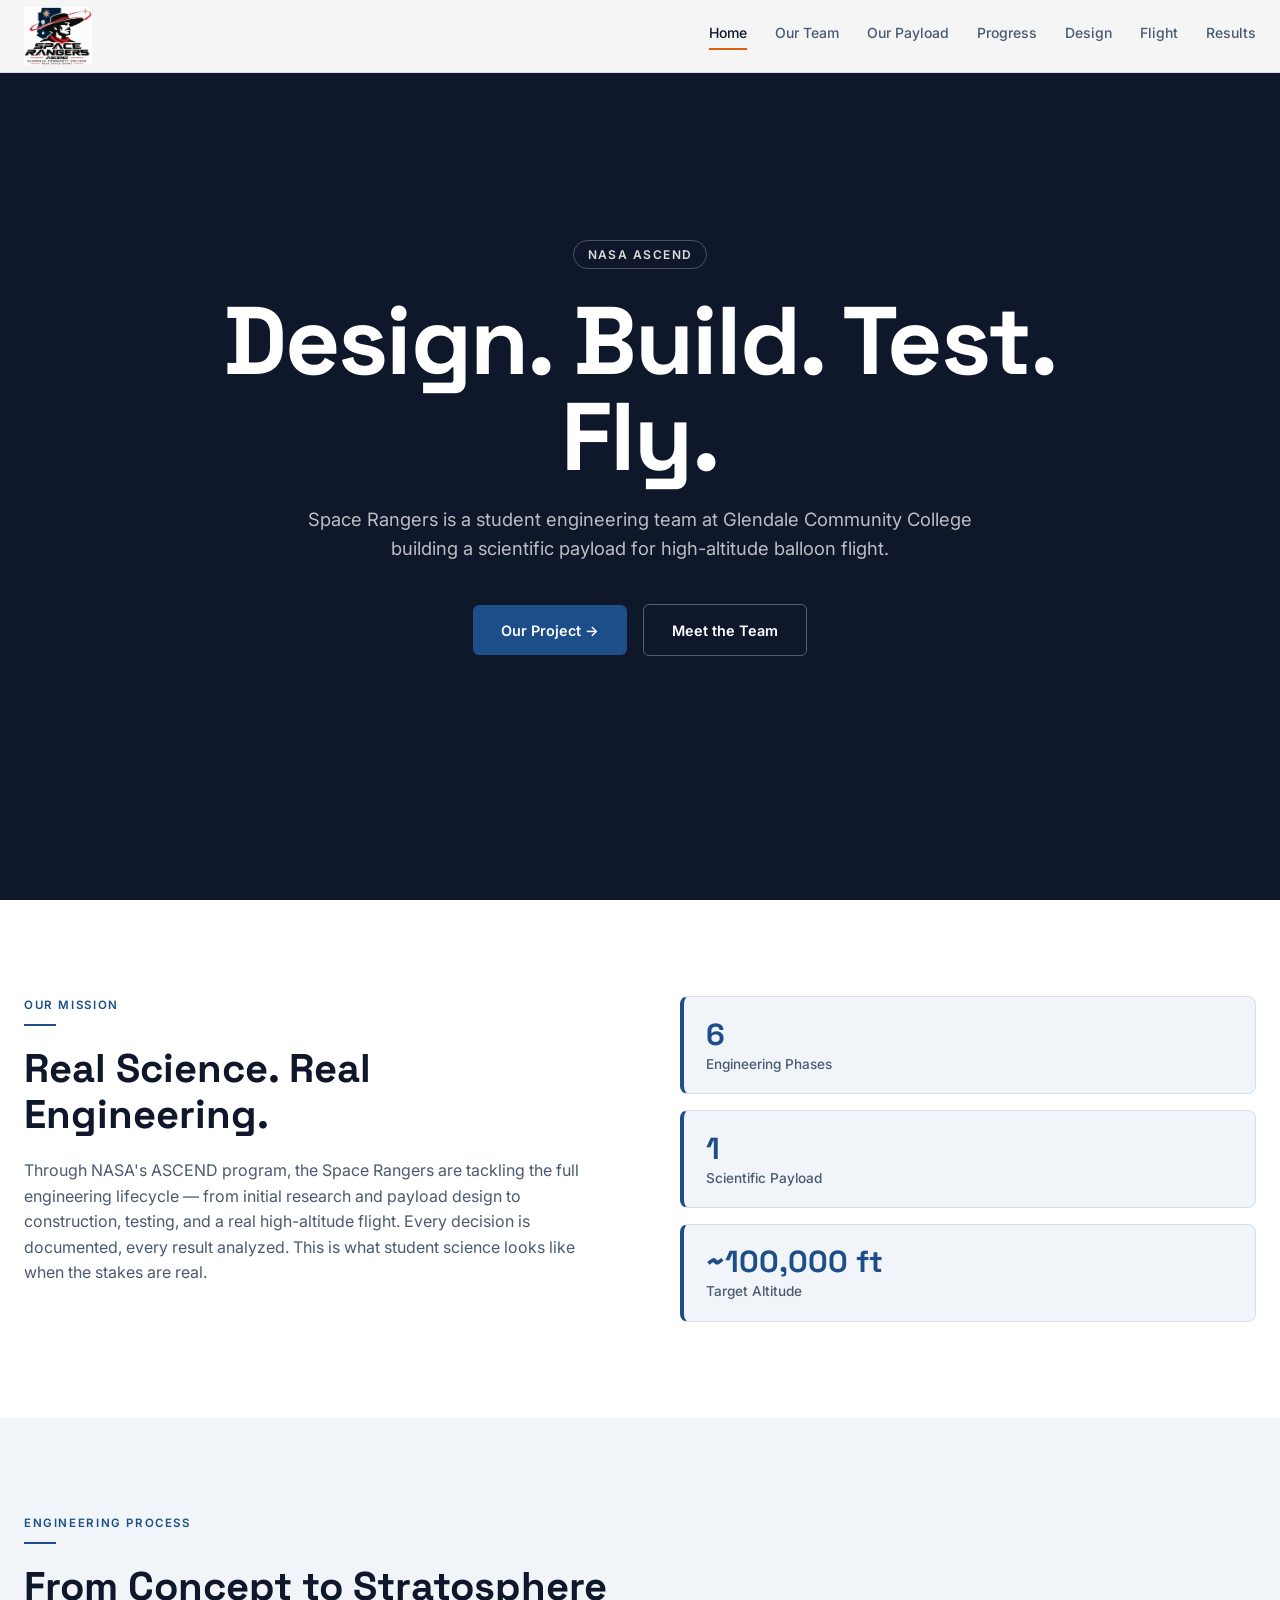
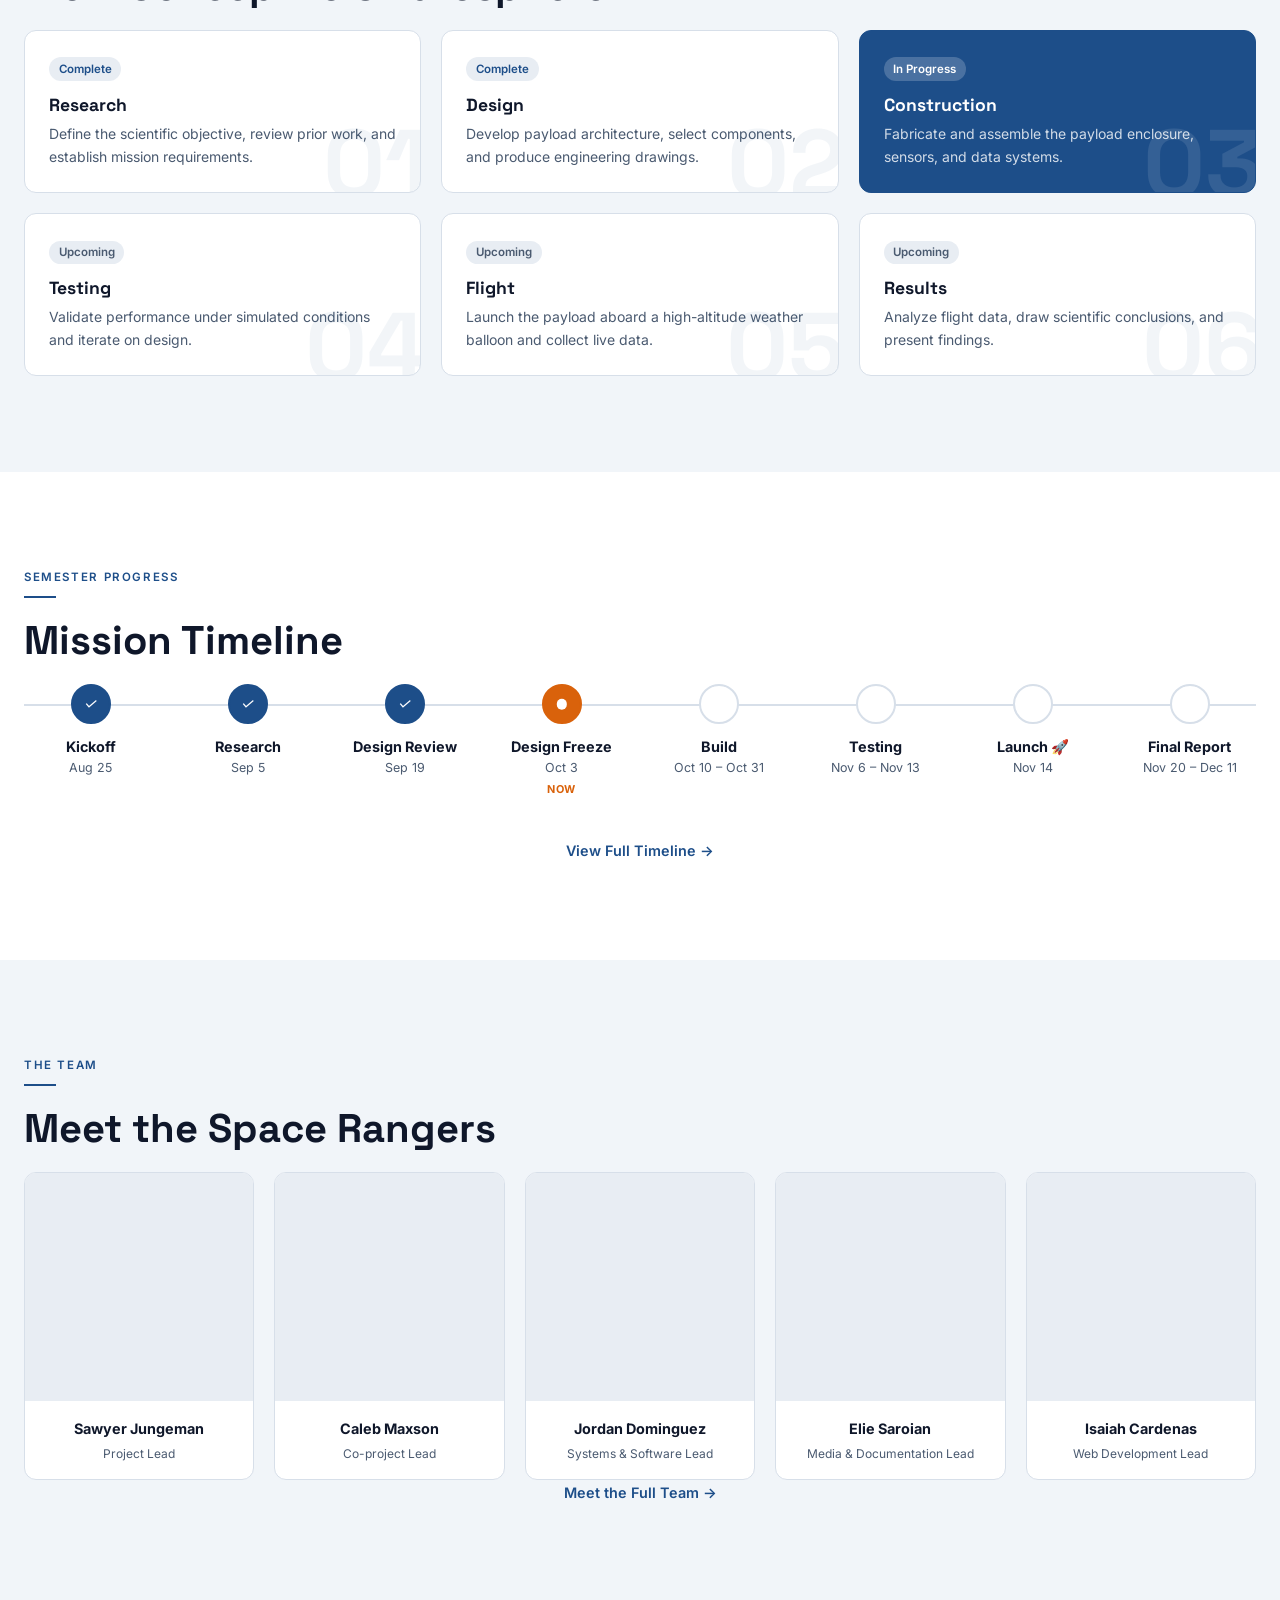
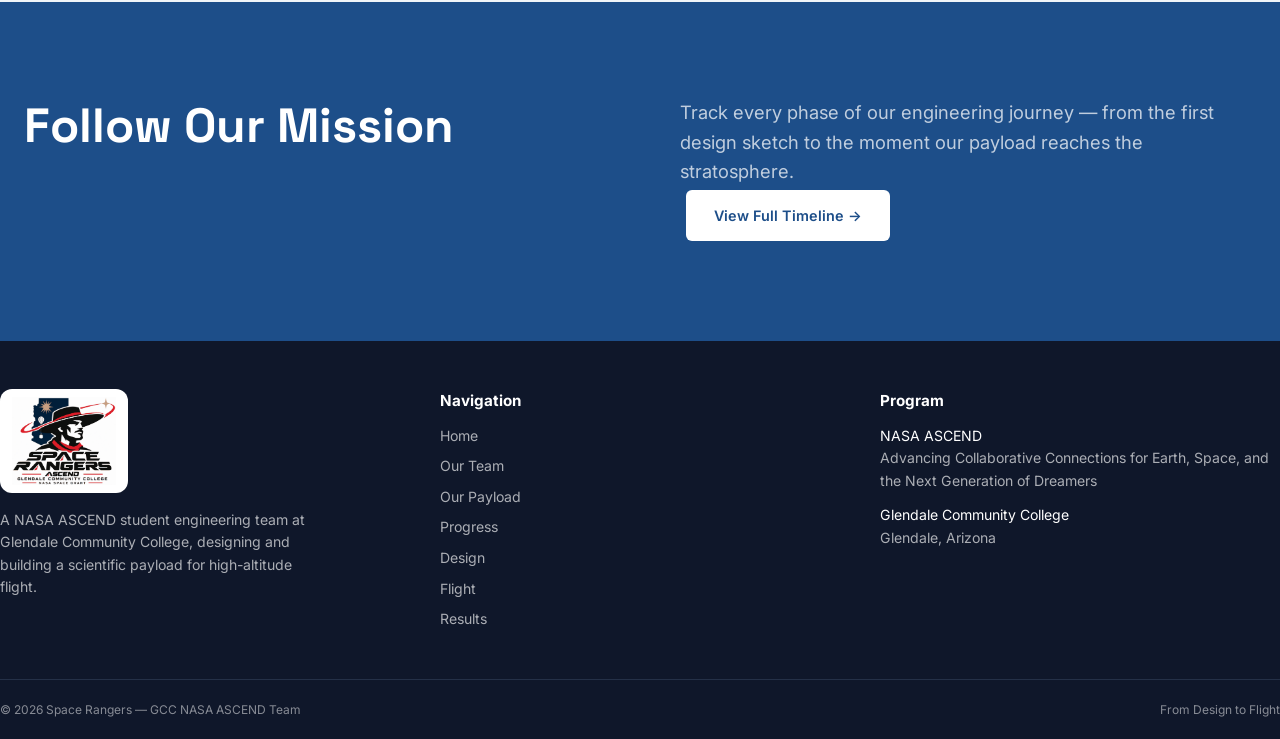
==== index.html @ b7e4b7f5 "Add files via upload" ====
<!doctype html>
<html lang="en">
<head>
<meta charset="utf-8">
<meta name="viewport" content="width=device-width, initial-scale=1">
<title>Space Rangers — NASA ASCEND Team at Glendale Community College</title>
<meta name="description" content="Space Rangers is a NASA ASCEND student engineering team at Glendale Community College designing and building a scientific payload for high-altitude balloon flight.">
<meta property="og:title" content="Space Rangers — NASA ASCEND GCC">
<meta property="og:description" content="From design to flight — follow our team's engineering journey through the NASA ASCEND program.">
<meta property="og:type" content="website">
<meta property="og:image" content="https://gccazascendspacerangers.com/airo-assets/images/pages/home/hero">
<meta name="twitter:card" content="summary_large_image">
<meta name="twitter:image" content="https://gccazascendspacerangers.com/airo-assets/images/pages/home/hero">
<link rel="preconnect" href="https://fonts.googleapis.com"><link rel="preconnect" href="https://fonts.gstatic.com" crossorigin>
<link href="https://fonts.googleapis.com/css2?family=Inter:wght@400;500;600;700&family=Space+Grotesk:wght@500;600;700&display=swap" rel="stylesheet">
<style>
:root{--bg:#fff;--fg:#0f172a;--pri:#1d4e89;--sec:#f1f5f9;--mut:#e8edf3;--mf:#4a5a70;--acc:#d9620b;--bd:#d7dfe9;--navy:#0f172a;--nb:#243047;--h:'Space Grotesk','Inter',system-ui,sans-serif}
*{box-sizing:border-box;margin:0}html{scroll-behavior:smooth}
body{font-family:Inter,system-ui,sans-serif;color:var(--fg);background:var(--bg);line-height:1.6;-webkit-font-smoothing:antialiased}
a{color:inherit;text-decoration:none}h1,h2,h3{font-family:var(--h);line-height:1.15}
:focus-visible{outline:2px solid var(--acc);outline-offset:2px}
.wrap{max-width:80rem;margin:0 auto;padding:0 1.5rem}.narrow{max-width:48rem}.narrow2{max-width:56rem}.center{text-align:center}.mx{margin-left:auto;margin-right:auto}
header{position:fixed;inset:0 0 auto 0;z-index:50;background:rgba(255,255,255,.96);backdrop-filter:blur(8px);border-bottom:1px solid var(--bd)}
header .wrap{height:4.5rem;display:flex;align-items:center;justify-content:space-between}
.brand{color:#fff;display:flex;align-items:center}.brand img.logo{height:3.6rem;width:auto;display:block}
nav.top{display:none;gap:1.75rem}nav.top a{color:var(--mf);font-size:.875rem;font-weight:500;padding-bottom:.2rem;border-bottom:2px solid transparent}nav.top a:hover{color:var(--fg)}nav.top a.on{color:var(--fg);border-bottom-color:var(--acc)}
#burger{background:none;border:0;color:var(--fg);font-size:1.6rem;cursor:pointer;padding:.25rem .5rem}
#mnav{display:none;flex-direction:column;gap:.75rem;padding:0 1.5rem 1rem}#mnav.open{display:flex}#mnav a{color:var(--mf);font-size:.9rem}#mnav a.on{color:var(--fg);font-weight:600}
@media(min-width:1024px){nav.top{display:flex}#burger,#mnav{display:none!important}}
.hero{position:relative;overflow:hidden;background:var(--navy);padding:8rem 0 5rem;color:#fff}
.hero.full{min-height:100vh;display:flex;align-items:center;justify-content:center;padding:6rem 0}
.hero-bg{position:absolute;inset:0;width:100%;height:100%;object-fit:cover;opacity:.2}.hero-bg.strong{opacity:1}
.hero.full::after{content:"";position:absolute;inset:0;background:linear-gradient(rgba(15,23,42,.75),rgba(15,23,42,.85) 60%,rgba(15,23,42,.95))}
.hero .wrap{position:relative;z-index:2}.hero.full .wrap{max-width:64rem}
h1{font-size:clamp(2.25rem,6vw,3.75rem);font-weight:700;margin-bottom:1.25rem}h1.xl{font-size:clamp(3rem,9vw,6rem);letter-spacing:-.02em;line-height:1}
.lead{color:rgba(255,255,255,.72);font-size:1.15rem;max-width:42rem}.lead.mx{margin-bottom:2.25rem}.lead.sm{font-size:.9rem;color:rgba(255,255,255,.5)}
.pill{display:inline-block;padding:.25rem .85rem;border:1px solid rgba(255,255,255,.25);border-radius:99px;font-size:.75rem;font-weight:600;letter-spacing:.12em;text-transform:uppercase;color:rgba(255,255,255,.85);margin-bottom:1.5rem}
.btn{display:inline-block;padding:.85rem 1.75rem;border-radius:6px;font-weight:600;font-size:.9rem;margin:.25rem .4rem;transition:.2s}
.btn.primary{background:var(--pri);color:#fff}.btn.primary:hover{background:#17406f}.btn.ghost{border:1px solid rgba(255,255,255,.3);color:#fff}.btn.ghost:hover{background:rgba(255,255,255,.1)}.btn.light{background:#fff;color:var(--pri)}
.sec{padding:6rem 0}.sec.alt{background:var(--sec)}.sec.alt2{background:var(--sec)}.sec.tight{padding:2rem 0}.sec.navy{background:var(--navy);color:#fff}.sec.cta{background:var(--pri);color:#fff}
.eyebrow{font-size:.72rem;font-weight:600;letter-spacing:.14em;text-transform:uppercase;color:var(--pri);margin-bottom:.6rem}.acc{color:var(--acc)}.pri{color:var(--pri)}
.bar{width:2rem;height:2px;background:var(--pri);margin:0 0 1.25rem}.bar.acc-bg{background:var(--acc)}.bar.mx{margin:0 auto 1.5rem;width:3rem}
h2{font-size:clamp(1.75rem,4vw,2.5rem);font-weight:700;margin-bottom:1.25rem}h2.md{font-size:clamp(1.5rem,3vw,2rem)}h2.white,.white{color:#fff}h2.big2{font-size:clamp(2rem,5vw,3rem)}
h3{font-size:1.1rem;font-weight:700;margin-bottom:.5rem}h3.lg{font-size:1.3rem}
.muted{color:var(--mf)}.sec.navy .muted{color:rgba(255,255,255,.6)}.sm{font-size:.85rem}.lg{font-size:1.1rem}.italic{font-style:italic}.big3{font-size:clamp(1.2rem,3vw,1.6rem);font-family:var(--h);font-weight:700}.grow{flex:1}
.two{display:grid;gap:3rem;grid-template-columns:1fr}@media(min-width:1024px){.two{grid-template-columns:1fr 1fr;gap:5rem}.two.mid{align-items:center}.two.top{align-items:start}.alt-row.flip>:first-child{order:2}}
.grid2,.grid3,.grid5{display:grid;gap:1.25rem;grid-template-columns:1fr}
@media(min-width:768px){.grid2{grid-template-columns:1fr 1fr}.grid3{grid-template-columns:1fr 1fr}}@media(min-width:1024px){.grid3{grid-template-columns:repeat(3,1fr)}}
.grid5{grid-template-columns:repeat(2,1fr)}@media(min-width:640px){.grid5{grid-template-columns:repeat(3,1fr)}}@media(min-width:1024px){.grid5{grid-template-columns:repeat(5,1fr)}}
.grid2.tight{gap:.75rem;margin:1.25rem 0}.stack{display:flex;flex-direction:column;gap:4rem}
.card{background:#fff;border:1px solid var(--bd);border-radius:12px;padding:1.5rem;position:relative;overflow:hidden}.card.nopad{padding:0}.card .pad{padding:1.25rem}
.sec.alt .card{background:#fff}.card.dark{background:rgba(15,23,42,.6);border-color:var(--nb);color:rgba(255,255,255,.75);font-size:.9rem}
.card.phase{transition:transform .25s}.card.phase:hover{transform:translateY(-4px)}.card.phase.active{background:var(--pri);border-color:var(--pri);color:#fff}.card.phase.active p{color:rgba(255,255,255,.8)}
.card.phase p{font-size:.875rem;color:var(--mf)}.card.phase .big{position:absolute;right:-.5rem;bottom:-1.25rem;font:700 6rem var(--h);color:rgba(29,78,137,.06);line-height:1}.card.phase.active .big{color:rgba(255,255,255,.1)}
.card.act{border-color:rgba(217,98,11,.45);background:rgba(217,98,11,.04)}
.badge{display:inline-block;font-size:.72rem;font-weight:600;padding:.15rem .6rem;border-radius:99px;margin-bottom:.9rem}
.badge.complete{background:rgba(29,78,137,.1);color:var(--pri)}.badge.active{background:rgba(217,98,11,.12);color:var(--acc)}.badge.upcoming{background:var(--mut);color:var(--mf)}
.card.phase.active .badge{background:rgba(255,255,255,.2);color:#fff}
.stats{display:grid;gap:1rem}.stat{display:flex;flex-direction:column;border:1px solid var(--bd);border-left:4px solid var(--pri);background:var(--sec);border-radius:8px;padding:1.1rem 1.4rem}
.stat b{font:700 1.9rem var(--h);color:var(--pri)}.stat span{font-size:.85rem;color:var(--mf);font-weight:500}.stat.c{border-left:1px solid var(--bd);text-align:center;border-radius:12px}.stat.c b{font-size:1.5rem}
.strip{display:grid;gap:1.5rem;position:relative;margin-bottom:2.5rem}@media(min-width:768px){.strip{grid-template-columns:repeat(8,1fr)}.strip::before{content:"";position:absolute;top:1.25rem;left:0;right:0;height:2px;background:var(--bd)}}
.ms{display:flex;flex-direction:column;align-items:center;text-align:center;position:relative}.ms b{font-size:.9rem}.ms .now{font-style:normal;font-size:.68rem;font-weight:700;letter-spacing:.08em;text-transform:uppercase;color:var(--acc);margin-top:.15rem}.ms span{font-size:.78rem;color:var(--mf)}
.dot{display:inline-block;width:2.5rem;height:2.5rem;border-radius:50%;border:2px solid var(--bd);background:#fff;margin-bottom:.7rem;position:relative;z-index:2}
.dot.complete{background:var(--pri);border-color:var(--pri)}.dot.active{background:var(--acc);border-color:var(--acc)}
.dot.complete::after{content:"✓";color:#fff;position:absolute;inset:0;display:flex;align-items:center;justify-content:center;font-size:.95rem}
.dot.active::after{content:"";position:absolute;width:.65rem;height:.65rem;background:#fff;border-radius:50%;top:50%;left:50%;transform:translate(-50%,-50%)}
.dot.sm{width:.55rem;height:.55rem;border-width:0;margin:0 .4rem 0 0;vertical-align:middle;background:var(--bd)}.dot.sm.active{background:var(--acc)}.dot.sm.complete{background:var(--pri)}.dot.sm::after{display:none}
.link{color:var(--pri);font-weight:600;font-size:.9rem}.link:hover{opacity:.8}
.member{text-align:center;padding:0}.member b{display:block;font-size:.9rem;padding:1rem 1rem 0}.member span{display:block;font-size:.75rem;color:var(--mf);padding:.25rem 1rem 1rem}
.ph-av{width:100%;aspect-ratio:1;background:var(--mut);display:flex;align-items:center;justify-content:center;overflow:hidden}.ph-av img{width:100%;height:100%;object-fit:cover;object-position:top}
.member-full{display:flex;flex-direction:column}.ph-av.lg{width:5rem;height:5rem;border-radius:50%;border:2px solid var(--bd);margin-bottom:1.25rem;flex:none}
.meta{border-top:1px solid var(--bd);margin-top:1rem;padding-top:1rem;font-size:.78rem;color:var(--mf)}.meta b{color:var(--fg)}
.tag{display:inline-block;font-size:.72rem;font-weight:600;padding:.15rem .6rem;border-radius:99px;background:rgba(29,78,137,.1);color:var(--pri);margin-bottom:.75rem}
.callout{margin-top:1.5rem;padding:1.25rem;border-radius:12px;background:var(--sec);border:1px solid var(--bd)}.callout.acc-l{border-left:4px solid var(--acc)}
.rows{display:flex;flex-direction:column;gap:.75rem}.row{display:flex;gap:.6rem;align-items:flex-start;padding:1rem;background:#fff;border:1px solid var(--bd);border-radius:8px;font-size:.9rem}.row .dot{margin-top:.5rem;flex:none}
.ph{border:2px dashed var(--bd);background:var(--sec);border-radius:12px;color:var(--mf);font-size:.85rem;text-align:center;padding:3.5rem 1.5rem;min-height:12rem;display:flex;align-items:center;justify-content:center}.card .ph{border:0;border-bottom:1px solid var(--bd);border-radius:0;min-height:0;padding:2.5rem 1rem}.ph.sm{min-height:0;padding:1.5rem;margin-top:1.25rem;font-size:.85rem}
.timeline .entry{display:flex;gap:2rem;margin-bottom:2rem;position:relative}.timeline .entry>.dot.big{display:none}
@media(min-width:768px){.timeline::before{content:"";position:absolute;left:1.25rem;top:1.5rem;bottom:1.5rem;width:2px;background:var(--bd)}.timeline{position:relative}.timeline .entry>.dot.big{display:inline-block;flex:none;margin-top:.25rem}}
.timeline .card{flex:1}.meta-row{display:flex;flex-wrap:wrap;gap:.75rem;align-items:center;margin-bottom:.5rem}.meta-row .badge{margin:0}
.box{background:var(--sec);border:1px solid var(--bd);border-radius:8px;padding:.85rem}.box b{font-size:.78rem;display:block;margin-bottom:.25rem}.box p{font-size:.85rem;color:var(--mf)}
.photos{display:grid;grid-template-columns:repeat(2,1fr);gap:.5rem;margin-top:.5rem}@media(min-width:768px){.photos{grid-template-columns:repeat(3,1fr)}}.photos img{width:100%;height:10rem;object-fit:cover;border-radius:8px}
.numrow{display:flex;align-items:center;gap:.75rem;margin-bottom:1rem}.num{display:inline-flex;align-items:center;justify-content:center;width:2rem;height:2rem;border-radius:8px;background:var(--pri);color:#fff;font:700 .75rem var(--h);margin-bottom:1rem}.numrow .num{margin:0}.numrow .eyebrow{margin:0}
.banner{margin-top:4rem;background:var(--navy);border-radius:12px;padding:1.5rem;display:flex;flex-wrap:wrap;gap:1rem;align-items:center;justify-content:space-between}.banner .date{color:#fff;font:700 1.6rem var(--h)}.banner .eyebrow{margin-bottom:.2rem}
.acc-pill{background:rgba(217,98,11,.2);border-color:rgba(217,98,11,.4);color:#f4a15c;margin:0}
.pstrip{display:none;align-items:center;margin-bottom:3rem;overflow-x:auto}@media(min-width:768px){.pstrip{display:flex}}.pitem{display:flex;flex-direction:column;align-items:center;gap:.5rem;padding:0 1rem;font-size:.75rem;font-weight:600;white-space:nowrap}.pitem .dot{margin:0}.line{width:2rem;height:2px;background:var(--bd);flex:none}
.row-card{display:flex;gap:1rem;align-items:center}.row-card .dot{flex:none;margin:0}.quote{margin-top:4rem}
footer{background:var(--navy);color:rgba(255,255,255,.65);font-size:.88rem}footer .cols{display:grid;gap:2.5rem;padding:3rem 0;grid-template-columns:1fr}@media(min-width:768px){footer .cols{grid-template-columns:repeat(3,1fr)}}
footer h4{color:#fff;font-size:.95rem;margin-bottom:.75rem}footer ul{list-style:none;padding:0;display:flex;flex-direction:column;gap:.5rem}footer a:hover{color:#fff}footer p.w{color:#fff}
footer .brand img.logo{height:6.5rem;background:#fff;border-radius:12px;padding:.5rem .75rem}footer .legal{border-top:1px solid var(--nb);padding:1.25rem 0;font-size:.75rem;color:rgba(255,255,255,.5);display:flex;flex-wrap:wrap;justify-content:space-between;gap:.25rem}
@media(prefers-reduced-motion:reduce){*{transition:none!important;scroll-behavior:auto!important}}
</style>
</head>
<body>
<header><div class="wrap"><a class="brand" href="#/" aria-label="Space Rangers home"><img class="logo" data-logo alt="Space Rangers ASCEND — Glendale Community College NASA Space Grant"></a>
<nav class="top" aria-label="Main"><a href="#/" data-p="home">Home</a><a href="#/team" data-p="team">Our Team</a><a href="#/payload" data-p="payload">Our Payload</a><a href="#/progress" data-p="progress">Progress</a><a href="#/design" data-p="design">Design</a><a href="#/flight" data-p="flight">Flight</a><a href="#/results" data-p="results">Results</a></nav><button id="burger" aria-label="Open menu" aria-expanded="false">&#9776;</button></div><nav id="mnav" aria-label="Mobile"><a href="#/" data-p="home">Home</a><a href="#/team" data-p="team">Our Team</a><a href="#/payload" data-p="payload">Our Payload</a><a href="#/progress" data-p="progress">Progress</a><a href="#/design" data-p="design">Design</a><a href="#/flight" data-p="flight">Flight</a><a href="#/results" data-p="results">Results</a></nav></header>
<main class="page" id="p-home" hidden>
<section class="hero full"><img class="hero-bg strong" data-img="pages/home/hero" alt="High-altitude view from a weather balloon">
<div class="wrap center"><p class="pill">NASA ASCEND</p><h1 class="xl">Design. Build. Test. Fly.</h1>
<p class="lead mx">Space Rangers is a student engineering team at Glendale Community College building a scientific payload for high-altitude balloon flight.</p>
<p><a class="btn primary" href="#/payload">Our Project &rarr;</a> <a class="btn ghost" href="#/team">Meet the Team</a></p></div></section>
<section class="sec"><div class="wrap two"><div><p class="eyebrow">Our Mission</p><div class="bar"></div><h2>Real Science. Real Engineering.</h2><p class="muted">Through NASA&#x27;s ASCEND program, the Space Rangers are tackling the full engineering lifecycle — from initial research and payload design to construction, testing, and a real high-altitude flight. Every decision is documented, every result analyzed. This is what student science looks like when the stakes are real.</p></div><div class="stats"><div class="stat"><b>6</b><span>Engineering Phases</span></div><div class="stat"><b>1</b><span>Scientific Payload</span></div><div class="stat"><b>~100,000 ft</b><span>Target Altitude</span></div></div></div></section>
<section class="sec alt"><div class="wrap"><p class="eyebrow">Engineering Process</p><div class="bar"></div><h2>From Concept to Stratosphere</h2><div class="grid3"><div class="card phase complete"><span class="big">01</span><span class="badge complete">Complete</span><h3>Research</h3><p>Define the scientific objective, review prior work, and establish mission requirements.</p></div><div class="card phase complete"><span class="big">02</span><span class="badge complete">Complete</span><h3>Design</h3><p>Develop payload architecture, select components, and produce engineering drawings.</p></div><div class="card phase active"><span class="big">03</span><span class="badge active">In Progress</span><h3>Construction</h3><p>Fabricate and assemble the payload enclosure, sensors, and data systems.</p></div><div class="card phase upcoming"><span class="big">04</span><span class="badge upcoming">Upcoming</span><h3>Testing</h3><p>Validate performance under simulated conditions and iterate on design.</p></div><div class="card phase upcoming"><span class="big">05</span><span class="badge upcoming">Upcoming</span><h3>Flight</h3><p>Launch the payload aboard a high-altitude weather balloon and collect live data.</p></div><div class="card phase upcoming"><span class="big">06</span><span class="badge upcoming">Upcoming</span><h3>Results</h3><p>Analyze flight data, draw scientific conclusions, and present findings.</p></div></div></div></section>
<section class="sec"><div class="wrap"><p class="eyebrow">Semester Progress</p><div class="bar"></div><h2>Mission Timeline</h2><div class="strip"><div class="ms"><i class="dot complete"></i><b>Kickoff</b><span>Aug 25</span></div><div class="ms"><i class="dot complete"></i><b>Research</b><span>Sep 5</span></div><div class="ms"><i class="dot complete"></i><b>Design Review</b><span>Sep 19</span></div><div class="ms"><i class="dot active"></i><b>Design Freeze</b><span>Oct 3</span><em class="now">Now</em></div><div class="ms"><i class="dot upcoming"></i><b>Build</b><span>Oct 10 – Oct 31</span></div><div class="ms"><i class="dot upcoming"></i><b>Testing</b><span>Nov 6 – Nov 13</span></div><div class="ms"><i class="dot upcoming"></i><b>Launch 🚀</b><span>Nov 14</span></div><div class="ms"><i class="dot upcoming"></i><b>Final Report</b><span>Nov 20 – Dec 11</span></div></div>
<p class="center"><a class="link" href="#/progress">View Full Timeline &rarr;</a></p></div></section>
<section class="sec alt"><div class="wrap"><p class="eyebrow">The Team</p><div class="bar"></div><h2>Meet the Space Rangers</h2><div class="grid5"><div class="card member"><div class="ph-av"><img data-img="team/sawyer" alt="Sawyer Jungeman"></div><b>Sawyer Jungeman</b><span>Project Lead</span></div><div class="card member"><div class="ph-av"><img data-img="team/caleb" alt="Caleb Maxson"></div><b>Caleb Maxson</b><span>Co-project Lead</span></div><div class="card member"><div class="ph-av"><img data-img="team/jordan" alt="Jordan Dominguez"></div><b>Jordan Dominguez</b><span>Systems &amp; Software Lead</span></div><div class="card member"><div class="ph-av"><img data-img="team/elie" alt="Elie Saroian"></div><b>Elie Saroian</b><span>Media &amp; Documentation Lead</span></div><div class="card member"><div class="ph-av"><img data-img="team/isaiah" alt="Isaiah Cardenas"></div><b>Isaiah Cardenas</b><span>Web Development Lead</span></div></div>
<p class="center"><a class="link" href="#/team">Meet the Full Team &rarr;</a></p></div></section>
<section class="sec cta"><div class="wrap two"><h2 class="white big2">Follow Our Mission</h2><div><p class="lead">Track every phase of our engineering journey — from the first design sketch to the moment our payload reaches the stratosphere.</p><a class="btn light" href="#/progress">View Full Timeline &rarr;</a></div></div></section></main><main class="page" id="p-team" hidden><section class="hero"><img class="hero-bg" data-img="pages/team/hero" alt="" aria-hidden="true"><div class="wrap"><p class="eyebrow acc">The Team</p><div class="bar acc-bg"></div>
<h1>Meet the Space Rangers</h1><p class="lead">A group of Glendale Community College students united by curiosity, engineering, and the drive to send something to the stratosphere.</p></div></section>
<section class="sec"><div class="wrap narrow"><p class="eyebrow">About Us</p><div class="bar"></div><h2>Who We Are</h2><p class="muted lg">The Space Rangers are a team of engineering and computer science students at Glendale Community College participating in NASA&#x27;s ASCEND program — Aerospace STEM Challenges to Educate New Discoverers. Through ASCEND, we work together on a hands-on aerospace engineering project where we design, build, test, and prepare a scientific payload for a high-altitude weather balloon flight. Our team works with electronics, programming, data collection, system design, and payload construction while developing real-world engineering and problem-solving skills.</p></div></section>
<section class="sec alt"><div class="wrap"><p class="eyebrow">Team Members</p><div class="bar"></div><h2>The Crew</h2><div class="grid3"><div class="card member-full"><div class="ph-av lg"><img data-img="team/sawyer" alt="Sawyer Jungeman"></div><span class="eyebrow">Project Lead</span><h3>Sawyer Jungeman</h3><p class="muted grow">Leads the team by coordinating the overall project, managing timelines, and keeping everyone informed and on track. He enjoys solving problems, bringing the team together, and helping turn ideas into solutions.</p><div class="meta"><p><b>Major:</b> Mechanical Engineering</p><p><b>Fun fact:</b> Enjoys spending time outdoors.</p></div></div><div class="card member-full"><div class="ph-av lg"><img data-img="team/caleb" alt="Caleb Maxson"></div><span class="eyebrow">Co-project Lead</span><h3>Caleb Maxson</h3><p class="muted grow">Supports the Project Lead in coordinating the team, keeping the project on track, and helping with planning. Caleb plans to transfer to ASU and hopes to one day work in the space industry.</p><div class="meta"><p><b>Major:</b> Aerospace Engineering</p><p><b>Fun fact:</b> His middle name is Owen, and he shares it with his dad!</p></div></div><div class="card member-full"><div class="ph-av lg"><img data-img="team/jordan" alt="Jordan Dominguez"></div><span class="eyebrow">Systems &amp; Software Lead</span><h3>Jordan Dominguez</h3><p class="muted grow">Manages the team’s software, digital systems, and technical development. She has a passion for programming and a strong curiosity about how software and code interact with the physical world.</p><div class="meta"><p><b>Major:</b> Computer Science</p><p><b>Fun fact:</b> Loves playing pickleball and working out in her free time.</p></div></div><div class="card member-full"><div class="ph-av lg"><img data-img="team/elie" alt="Elie Saroian"></div><span class="eyebrow">Media &amp; Documentation Lead</span><h3>Elie Saroian</h3><p class="muted grow">Captures photos and documents the team’s progress throughout the project. He attends GCC and ASU concurrently and is excited to learn, contribute, and be part of the ASCEND team this year.</p><div class="meta"><p><b>Major:</b> Electrical Engineering</p><p><b>Fun fact:</b> Likes to play videogames and listen to music in his free time.</p></div></div><div class="card member-full"><div class="ph-av lg"><img data-img="team/isaiah" alt="Isaiah Cardenas"></div><span class="eyebrow">Web Development Lead</span><h3>Isaiah Cardenas</h3><p class="muted grow">Designs and maintains the team’s website while documenting our progress throughout the project. He is also focused on learning, growing, and developing the skills and mindset of an engineer.</p><div class="meta"><p><b>Major:</b> Civil Engineering</p><p><b>Fun fact:</b> Loves sports, especially basketball, and enjoys spending time with good friends.</p></div></div></div></div></section>
<section class="sec alt2"><div class="wrap"><p class="eyebrow">Our Motivation</p><div class="bar"></div><h2>Why ASCEND?</h2><p class="muted narrow">We joined the NASA ASCEND program because it offers something most college courses can&#x27;t — a real engineering challenge with real stakes.</p><div class="grid2"><div class="card"><h3><i class="dot active sm"></i> Real Engineering Experience</h3><p class="muted">ASCEND gives us the chance to go through the full engineering design process.</p></div><div class="card"><h3><i class="dot active sm"></i> NASA Mentorship</h3><p class="muted">Working within the NASA ASCEND framework connects us to professional engineers.</p></div><div class="card"><h3><i class="dot active sm"></i> Scientific Contribution</h3><p class="muted">Our payload will collect real atmospheric data at altitudes most people never reach.</p></div><div class="card"><h3><i class="dot active sm"></i> Team Growth</h3><p class="muted">Engineering is a team sport. ASCEND teaches us how to collaborate under pressure.</p></div></div></div></section>
<section class="sec"><div class="wrap"><p class="eyebrow">Faculty</p><div class="bar"></div><h2>Faculty Advisors</h2><div class="grid2"><div class="card adv"><span class="eyebrow">NASA ASCEND Program Advisor</span><h3>Dr. Tim Frank</h3><p class="muted sm">Glendale Community College</p><p class="muted">Our faculty advisor guides the Space Rangers through the NASA ASCEND program, providing mentorship and technical guidance throughout every phase.</p></div><div class="card adv"><span class="eyebrow">Faculty Advisor</span><h3>Rick Sparber</h3><p class="muted sm">Glendale Community College</p><p class="muted">Rick Sparber brings valuable expertise and support to the Space Rangers team, helping guide students through the challenges of real-world engineering.</p></div></div></div></section></main><main class="page" id="p-payload" hidden><section class="hero"><img class="hero-bg" data-img="pages/payload/hero" alt="" aria-hidden="true"><div class="wrap"><p class="eyebrow acc">Our Payload</p><div class="bar acc-bg"></div>
<h1>Our Payload</h1><p class="lead">The science, the hardware, and the engineering behind what we&#x27;re sending to the stratosphere.</p></div></section>
<section class="sec"><div class="wrap two"><div><p class="eyebrow">Mission</p><div class="bar"></div><h2>Mission Objective</h2><p class="muted">Design, build, and fly a scientific payload aboard a high-altitude weather balloon to collect atmospheric data at altitudes up to approximately 100,000 feet, and compare our measurements against established atmospheric models.</p>
<div class="callout acc-l"><p class="eyebrow acc">Scientific Question</p><p><i>"How do temperature, pressure, and humidity change with altitude through the troposphere and into the stratosphere, and how closely do our measurements match the International Standard Atmosphere model?"</i></p></div></div>
<div><p class="eyebrow">Experiment</p><div class="bar"></div><h2>Our Experiment</h2><p class="muted">Our payload will continuously log temperature, barometric pressure, and relative humidity from ground level through the stratosphere. By comparing our recorded data against the ISA model, we can evaluate sensor accuracy at extreme conditions and identify any atmospheric anomalies during our specific flight.</p>
<div class="callout"><p class="eyebrow">Hypothesis</p><p class="muted sm">We expect temperature to decrease at approximately 6.5°C per 1,000 meters through the troposphere, then stabilize or slightly increase in the lower stratosphere. Pressure will decrease exponentially with altitude. Humidity will drop sharply above the tropopause.</p></div></div></div></section>
<section class="sec alt"><div class="wrap two mid"><div><p class="eyebrow">Hardware</p><div class="bar"></div><h2>Payload Overview</h2><p class="muted">Our payload is a compact, lightweight enclosure housing a sensor suite, microcontroller, and data logger. It is designed to survive temperatures as low as -60°C, fit within the program size and weight limits, and return safely via parachute after balloon burst.</p></div><div class="ph">Payload enclosure — add your photo here</div></div></section>
<section class="sec"><div class="wrap"><p class="eyebrow">Components</p><div class="bar"></div><h2>Sensors &amp; Components</h2><div class="grid3"><div class="card"><span class="tag">Sensors</span><h3>BME280 Sensor</h3><p class="muted">Measures temperature, barometric pressure, and relative humidity. Accurate to ±1°C and ±1 hPa.</p></div><div class="card"><span class="tag">Sensors</span><h3>GPS Module</h3><p class="muted">Tracks altitude, latitude, longitude, and ground speed throughout the flight.</p></div><div class="card"><span class="tag">Microcontroller</span><h3>Arduino Nano</h3><p class="muted">Main processing unit. Reads all sensors and writes data to the SD card logger at 1-second intervals.</p></div><div class="card"><span class="tag">Data Storage</span><h3>SD Card Logger</h3><p class="muted">Logs all sensor readings with timestamps to a microSD card for post-flight analysis.</p></div><div class="card"><span class="tag">Power</span><h3>3× AA Lithium Batteries</h3><p class="muted">Lithium batteries maintain performance at low temperatures where alkaline batteries fail.</p></div><div class="card"><span class="tag">Structure</span><h3>Foam Enclosure</h3><p class="muted">Lightweight expanded polystyrene enclosure provides thermal insulation and impact protection.</p></div></div></div></section>
<section class="sec alt"><div class="wrap two top"><div><p class="eyebrow">Data</p><div class="bar"></div><h2>Data We Plan to Collect</h2><div class="rows"><div class="row"><i class="dot complete sm"></i><div><b>Temperature</b> <span class="muted">— °C, logged every second from ground to burst altitude</span></div></div><div class="row"><i class="dot complete sm"></i><div><b>Barometric Pressure</b> <span class="muted">— hPa, logged every second</span></div></div><div class="row"><i class="dot complete sm"></i><div><b>Relative Humidity</b> <span class="muted">— %, logged every second</span></div></div><div class="row"><i class="dot complete sm"></i><div><b>GPS Altitude</b> <span class="muted">— meters above sea level, logged every second</span></div></div><div class="row"><i class="dot complete sm"></i><div><b>GPS Coordinates</b> <span class="muted">— Latitude and longitude for flight path mapping</span></div></div><div class="row"><i class="dot complete sm"></i><div><b>Ground Speed</b> <span class="muted">— km/h, for wind drift analysis</span></div></div></div></div><div><p class="eyebrow">Predictions</p><div class="bar"></div><h2>Expected Results</h2><p class="muted">We expect our data to closely follow the ISA model through the troposphere, with temperature decreasing at the standard lapse rate. We anticipate finding the tropopause — where temperature stops decreasing — at approximately 11–12 km altitude. Humidity should drop to near zero above the tropopause. Any deviations from the model will be the most scientifically interesting part of our analysis.</p></div></div></section></main><main class="page" id="p-progress" hidden><section class="hero"><div class="wrap"><p class="eyebrow acc">Project Progress</p><div class="bar acc-bg"></div>
<h1>Progress Log</h1><p class="lead">A week-by-week record of our work — what we built, what we learned, and what comes next.</p></div></section><section class="sec"><div class="wrap narrow2 timeline"><div class="entry"><i class="dot complete big"></i><div class="card ">
<div class="meta-row"><span class="badge complete">Complete</span><b class="pri">Week 1</b><span class="muted sm">August 25, 2026</span></div>
<h3 class="lg">Getting Started with NASA ASCEND</h3><p class="muted">Our first week of NASA ASCEND focused on introducing the project, forming our team, and learning about the Flight Data Recorder (FDR) that will be used as part of the payload. We were introduced to the expectations for the semester and began learning about the process of building and testing hardware for a high-altitude balloon project.</p>
<div class="grid2 tight"><div class="box"><b class="pri">What We Accomplished</b><p>We formed our NASA ASCEND team, learned about the Flight Data Recorder, and assigned our initial team responsibilities, including leadership, media, and website development.</p></div><div class="box"><b class="acc">Problems Encountered</b><p>As a new team, we were still getting familiar with the project, the equipment, and how our different responsibilities would work together.</p></div>
<div class="box"><b>What We Learned</b><p>We learned more about the purpose of the Flight Data Recorder and what would be expected of us as an ASCEND team.</p></div><div class="box"><b class="muted">Next Steps</b><p>Begin working with the electronics and circuit boards, learn the manufacturing process, and continue developing our team and project website.</p></div></div><div class="ph sm">Add photos for Week 1 here</div></div></div><div class="entry"><i class="dot complete big"></i><div class="card ">
<div class="meta-row"><span class="badge complete">Complete</span><b class="pri">Week 2</b><span class="muted sm">September 1, 2026</span></div>
<h3 class="lg">Creating Our First Circuit Boards</h3><p class="muted">This week, we began learning how circuit boards are made and worked in the chemistry lab to create our first etched boards. Our first attempt did not turn out as expected, which gave us an opportunity to identify problems and learn from the process.</p>
<div class="grid2 tight"><div class="box"><b class="pri">What We Accomplished</b><p>We went into the chemistry lab and etched our first circuit boards. We also continued learning about the Flight Data Recorder and began developing our hands-on electronics skills.</p></div><div class="box"><b class="acc">Problems Encountered</b><p>Our first etched circuit boards did not turn out well enough for us to use, so we needed to figure out what went wrong and make improvements before moving forward.</p></div>
<div class="box"><b>What We Learned</b><p>We learned the basic process of creating circuit boards and how important accuracy and attention to detail are when manufacturing them.</p></div><div class="box"><b class="muted">Next Steps</b><p>Work with our ASCEND advisor, Rick, to create improved circuit boards, then drill the boards and begin soldering the necessary components.</p></div></div><p class="eyebrow">Photos</p><div class="photos"><img data-img="progress/week-2/photo-1" alt="UV exposure of PCB layout"><img data-img="progress/week-2/photo-2" alt="Team working in chemistry lab with safety goggles"><img data-img="progress/week-2/photo-3" alt="Student etching circuit board in fume hood"><img data-img="progress/week-2/photo-4" alt="Circuit board in ferric chloride etch bath"><img data-img="progress/week-2/photo-5" alt="Finished etched PCB with copper traces"></div></div></div><div class="entry"><i class="dot complete big"></i><div class="card ">
<div class="meta-row"><span class="badge complete">Complete</span><b class="pri">Week 3</b><span class="muted sm">September 8, 2026</span></div>
<h3 class="lg">Drilling, Soldering, and Team Building</h3><p class="muted">Rick took our circuit boards home and built them for both ASCEND teams. With finished boards in hand, we drilled the holes, soldered all the components, and started our Arduino lab. We also did a team-building engineering activity focused on communication and problem-solving.</p>
<div class="grid2 tight"><div class="box"><b class="pri">What We Accomplished</b><p>Drilled and soldered our circuit boards, began the Arduino lab, and completed a team-building exercise.</p></div><div class="box"><b class="acc">Problems Encountered</b><p>Our original etched boards didn&#x27;t come out well enough to use, so we had Rick take them home and build new ones for both teams.</p></div>
<div class="box"><b>What We Learned</b><p>Proper drilling and soldering technique, and how clear communication makes a big difference when working as a team.</p></div><div class="box"><b class="muted">Next Steps</b><p>Continue the Arduino lab and keep building out the Flight Data Recorder.</p></div></div><p class="eyebrow">Photos</p><div class="photos"><img data-img="progress/week-3/photo-1" alt="Team member drilling circuit board in makerspace"><img data-img="progress/week-3/photo-2" alt="Student holding finished etched PCB"><img data-img="progress/week-3/photo-3" alt="Close-up of completed copper trace circuit board"><img data-img="progress/week-3/photo-4" alt="Team member soldering components onto circuit board"><img data-img="progress/week-3/photo-5" alt="Assembled circuit boards with components on cutting mat"></div></div></div><div class="entry"><i class="dot complete big"></i><div class="card ">
<div class="meta-row"><span class="badge complete">Complete</span><b class="pri">Week 4</b><span class="muted sm">September 15, 2026</span></div>
<h3 class="lg">Preliminary Design</h3><p class="muted">Created the first version of our payload design. Selected final sensors and microcontroller. Produced initial CAD sketches and a preliminary bill of materials.</p>
<div class="grid2 tight"><div class="box"><b class="pri">What We Accomplished</b><p>Preliminary design complete, sensors selected (BME280 + GPS), BOM drafted.</p></div><div class="box"><b class="acc">Problems Encountered</b><p>Power budget was tight — switched to lithium batteries for better cold-weather performance.</p></div>
<div class="box"><b>What We Learned</b><p>How to create a power budget and why battery chemistry matters at altitude.</p></div><div class="box"><b class="muted">Next Steps</b><p>Preliminary Design Review with faculty advisor.</p></div></div><div class="ph sm">Add photos for Week 4 here</div></div></div><div class="entry"><i class="dot complete big"></i><div class="card ">
<div class="meta-row"><span class="badge complete">Complete</span><b class="pri">Week 5</b><span class="muted sm">September 25, 2026</span></div>
<h3 class="lg">Learning About Systems and Building Our Payload</h3><p class="muted">This week, we learned more about system block diagrams, our Flight Data Recorder (FDR), and Arduino programming. We also started a new payload-building project that challenged us to design and build a payload using foam board.</p>
<div class="grid2 tight"><div class="box"><b class="pri">What We Accomplished</b><p>We watched Team 2 present their progress and website. We also completed a team-building activity where we practiced brainstorming and creating system block diagrams by designing our own vending machines. We learned more about the FDR and its components with Rick, continued working with Tera Term, and created an Arduino program that controlled multiple LEDs in a traffic-light pattern.</p></div><div class="box"><b class="acc">Problems Encountered</b><p>We had to learn how different parts of the FDR, Tera Term, and Arduino work together. We also had to think about size, weight, and strength while planning our new payload.</p></div>
<div class="box"><b>What We Learned</b><p>We learned how system block diagrams can help us plan and understand how different parts of a system work together. We also learned more about the FDR, Tera Term, and Arduino programming. The payload project taught us that engineering designs have to follow specific requirements and limitations.</p></div><div class="box"><b class="muted">Next Steps</b><p>We will begin building our foamboard payload in groups of two. The payload must stay under the required weight and be strong enough to hold as many golf balls as possible when dropped. We will also continue working with the FDR, Tera Term, and Arduino while preparing for the payload competition.</p></div></div><div class="ph sm">Add photos for Week 5 here</div></div></div>
<div class="entry"><i class="dot complete big"></i><div class="card ">
<div class="meta-row"><span class="badge complete">Complete</span><b class="pri">Week 6</b><span class="muted sm">October 2, 2026</span></div>
<h3 class="lg">Arduino Lab, FDR Connections &amp; First Website Presentation</h3><p class="muted">This week, we worked on another Arduino lab where we practiced coding and building circuits. We also continued connecting components to our Flight Data Recorder (FDR) and started learning more about how the FDR and its code work.</p>
<div class="grid2 tight"><div class="box"><b class="pri">What We Accomplished</b><p>We completed another Arduino lab and built a circuit where a laser sensor triggered an LED. We also presented our project progress and live website to the team for the first time. Along with this, we continued connecting components to the FDR and started exploring Tera Term to check and communicate with the FDR.</p></div><div class="box"><b class="acc">Problems Encountered</b><p>We are still learning how all the FDR components connect and work together. We also had to spend time understanding the code and making sure our Arduino circuit worked correctly.</p></div>
<div class="box"><b>What We Learned</b><p>We learned more about Arduino coding, sensors, and circuits. We also started learning how Tera Term can help us communicate with and check the FDR.</p></div><div class="box"><b class="muted">Next Steps</b><p>We will continue working with the FDR and its components while learning more about the FDR code and Tera Term. We will also continue improving our Arduino skills and updating our team website as the project moves forward.</p></div></div><div class="ph sm">Add photos for Week 6 here</div></div></div>
<div class="entry"><i class="dot upcoming big"></i><div class="card ">
<div class="meta-row"><span class="badge upcoming">Upcoming</span><b class="pri">Build Phase</b><span class="muted sm">October 2026</span></div>
<h3 class="lg">Construction</h3><p class="muted">Fabricating the payload enclosure, assembling the circuit board, and programming the Arduino data logger. Weekly build sessions in the engineering lab.</p>
<div class="grid2 tight"><div class="box"><b class="pri">What We Accomplished</b><p>Add your accomplishments here.</p></div><div class="box"><b class="acc">Problems Encountered</b><p>Add any problems encountered here.</p></div>
<div class="box"><b>What We Learned</b><p>Add what you learned here.</p></div><div class="box"><b class="muted">Next Steps</b><p>Complete build and begin testing.</p></div></div><div class="ph sm">Add photos for Build Phase here</div></div></div><div class="entry"><i class="dot upcoming big"></i><div class="card ">
<div class="meta-row"><span class="badge upcoming">Upcoming</span><b class="pri">Testing</b><span class="muted sm">November 2026</span></div>
<h3 class="lg">Testing &amp; Iteration</h3><p class="muted">Environmental testing, data logging verification, and drop tests. Iterating on any failures before flight clearance.</p>
<div class="grid2 tight"><div class="box"><b class="pri">What We Accomplished</b><p>Add your accomplishments here.</p></div><div class="box"><b class="acc">Problems Encountered</b><p>Add any problems encountered here.</p></div>
<div class="box"><b>What We Learned</b><p>Add what you learned here.</p></div><div class="box"><b class="muted">Next Steps</b><p>Pass flight readiness review.</p></div></div><div class="ph sm">Add photos for Testing here</div></div></div><div class="entry"><i class="dot upcoming big"></i><div class="card ">
<div class="meta-row"><span class="badge upcoming">Upcoming</span><b class="pri">Flight Day</b><span class="muted sm">December 5, 2026</span></div>
<h3 class="lg">Launch &amp; Recovery</h3><p class="muted">Launch day. Balloon inflation, payload integration, launch, ascent to ~100,000 ft, burst, descent, and recovery.</p>
<div class="grid2 tight"><div class="box"><b class="pri">What We Accomplished</b><p>Add your accomplishments here.</p></div><div class="box"><b class="acc">Problems Encountered</b><p>Add any problems encountered here.</p></div>
<div class="box"><b>What We Learned</b><p>Add what you learned here.</p></div><div class="box"><b class="muted">Next Steps</b><p>Analyze flight data.</p></div></div><div class="ph sm">Add photos for Flight Day here</div></div></div><div class="entry"><i class="dot upcoming big"></i><div class="card ">
<div class="meta-row"><span class="badge upcoming">Upcoming</span><b class="pri">Results</b><span class="muted sm">December 2026</span></div>
<h3 class="lg">Data Analysis</h3><p class="muted">Processing flight data, comparing against atmospheric models, and preparing the final report and presentation.</p>
<div class="grid2 tight"><div class="box"><b class="pri">What We Accomplished</b><p>Add your accomplishments here.</p></div><div class="box"><b class="acc">Problems Encountered</b><p>Add any problems encountered here.</p></div>
<div class="box"><b>What We Learned</b><p>Add what you learned here.</p></div><div class="box"><b class="muted">Next Steps</b><p>Submit final report to NASA ASCEND.</p></div></div><div class="ph sm">Add photos for Results here</div></div></div></div></section></main><main class="page" id="p-design" hidden><section class="hero"><div class="wrap"><p class="eyebrow acc">Design &amp; Engineering</p><div class="bar acc-bg"></div>
<h1>Design &amp; Engineering</h1><p class="lead">The full engineering process behind our payload — from initial research through final design.</p></div></section><section class="sec"><div class="wrap stack"><div class="two mid alt-row "><div><div class="numrow"><span class="num">01</span><span class="eyebrow">Research</span></div><h2 class="md">Research</h2><p class="muted">Before designing anything, we studied the problem. We reviewed atmospheric science literature, analyzed data from prior ASCEND payloads, and identified the key variables we wanted to measure. Our research established the scientific foundation for every design decision that followed.</p></div><div class="ph">Add your research notes or reference images here</div></div><div class="two mid alt-row flip"><div><div class="numrow"><span class="num">02</span><span class="eyebrow">Brainstorming</span></div><h2 class="md">Brainstorming</h2><p class="muted">We generated multiple payload concepts before selecting our approach. Each concept was evaluated against our mission requirements: scientific value, weight, power consumption, cost, and buildability. We documented our trade-off analysis and selected the concept that best balanced all constraints.</p></div><div class="ph">Add your brainstorming sketches or concept diagrams here</div></div><div class="two mid alt-row "><div><div class="numrow"><span class="num">03</span><span class="eyebrow">Design</span></div><h2 class="md">Design</h2><p class="muted">Our final payload design uses a BME280 sensor for temperature, pressure, and humidity measurements, a GPS module for altitude tracking, and an Arduino Nano as the central microcontroller. All data is logged to a microSD card at 1-second intervals. The enclosure is fabricated from expanded polystyrene for thermal insulation and impact protection.</p></div><div class="ph">Add your CAD drawings or design diagrams here</div></div><div class="two mid alt-row flip"><div><div class="numrow"><span class="num">04</span><span class="eyebrow">Engineering Calculations</span></div><h2 class="md">Engineering Calculations</h2><p class="muted">Add your engineering calculations here — power budget, thermal analysis, weight budget, parachute sizing, and any other technical calculations relevant to your payload design.</p></div><div class="ph">Add your calculation sheets or technical diagrams here</div></div><div class="two mid alt-row "><div><div class="numrow"><span class="num">05</span><span class="eyebrow">System Design</span></div><h2 class="md">System Design</h2><p class="muted">The payload system consists of four subsystems: the sensor suite (BME280 + GPS), the processing unit (Arduino Nano), the data storage system (SD card logger), and the power system (3× AA lithium batteries). All subsystems are integrated on a single circuit board inside the foam enclosure.</p></div><div class="ph">Add your system block diagram here</div></div><div class="two mid alt-row flip"><div><div class="numrow"><span class="num">06</span><span class="eyebrow">Mechanical Design</span></div><h2 class="md">Mechanical Design</h2><p class="muted">The payload enclosure is constructed from 1-inch expanded polystyrene foam board, cut and assembled to form a sealed box. The enclosure provides thermal insulation to protect electronics from temperatures as low as -60°C at altitude. A parachute attachment point is integrated into the top of the enclosure.</p></div><div class="ph">Add your mechanical drawings or enclosure photos here</div></div><div class="two mid alt-row "><div><div class="numrow"><span class="num">07</span><span class="eyebrow">Electrical System</span></div><h2 class="md">Electrical System</h2><p class="muted">The electrical system centers on the Arduino Nano, which reads the BME280 sensor via I2C and the GPS module via serial communication. Data is written to the SD card logger at 1-second intervals. The system is powered by three AA lithium batteries providing approximately 4.5V, regulated to 3.3V for the sensors.</p></div><div class="ph">Add your wiring diagram or circuit board photos here</div></div><div class="two mid alt-row flip"><div><div class="numrow"><span class="num">08</span><span class="eyebrow">Testing</span></div><h2 class="md">Testing</h2><p class="muted">Our testing plan includes cold chamber testing to simulate high-altitude temperatures, vibration testing to simulate balloon ascent, data logging verification to confirm sensor accuracy, and a drop test to verify parachute deployment. We will document all test results and iterate on any failures before flight.</p></div><div class="ph">Add your test setup photos or test result data here</div></div></div></section></main><main class="page" id="p-flight" hidden><section class="hero"><img class="hero-bg" data-img="pages/flight/hero" alt="" aria-hidden="true"><div class="wrap"><p class="eyebrow acc">Flight Day</p><div class="bar acc-bg"></div>
<h1>Flight</h1><p class="lead">From payload integration to recovery — the story of our high-altitude balloon mission.</p></div></section>
<section class="sec"><div class="wrap"><div class="two mid"><div><p class="eyebrow">The Mission</p><div class="bar"></div><h2>The Mission</h2><p class=muted>After months of design, construction, and testing, everything comes down to flight day. Our payload will ascend to approximately 100,000 feet aboard a high-altitude weather balloon, collect atmospheric data through the troposphere and into the stratosphere, then descend via parachute for recovery and data extraction.</p></div><div class="grid2"><div class="stat c"><b>~100,000 ft</b><span>Target Altitude</span></div><div class="stat c"><b>~1,000 ft/min</b><span>Ascent Rate</span></div><div class="stat c"><b>~2–3 hours</b><span>Flight Duration</span></div><div class="stat c"><b>~8 meters</b><span>Burst Diameter</span></div></div></div>
<div class="banner"><div><p class="eyebrow acc">Launch Date</p><p class="date">December 5, 2026</p></div><span class="pill acc-pill">Upcoming</span></div></div></section>
<section class="sec alt"><div class="wrap"><p class="eyebrow">Mission Phases</p><div class="bar"></div><h2>Preparation → Launch → Ascent → Burst → Recovery</h2><div class="pstrip"><span class="pitem"><i class="dot upcoming sm"></i>Preparation</span><span class="line"></span><span class="pitem"><i class="dot upcoming sm"></i>Payload Integration</span><span class="line"></span><span class="pitem"><i class="dot upcoming sm"></i>Launch</span><span class="line"></span><span class="pitem"><i class="dot upcoming sm"></i>Ascent</span><span class="line"></span><span class="pitem"><i class="dot upcoming sm"></i>Burst &amp; Descent</span><span class="line"></span><span class="pitem"><i class="dot upcoming sm"></i>Recovery</span></div><div class="grid3"><div class="card nopad"><div class="ph">Add your pre-flight preparation photos here</div><div class="pad"><div class="meta-row"><b class="muted sm">01</b><span class="badge upcoming">Upcoming</span></div><h3>Preparation</h3><p class="muted sm">Final payload inspection, data logger verification, battery installation, and enclosure sealing. Pre-flight checklist completed and signed off.</p></div></div><div class="card nopad"><div class="ph">Add your payload integration photos here</div><div class="pad"><div class="meta-row"><b class="muted sm">02</b><span class="badge upcoming">Upcoming</span></div><h3>Payload Integration</h3><p class="muted sm">Attaching our payload to the balloon train. Verifying all connections, confirming GPS lock, and confirming data logging is active before handoff.</p></div></div><div class="card nopad"><div class="ph">Add your launch day photos here</div><div class="pad"><div class="meta-row"><b class="muted sm">03</b><span class="badge upcoming">Upcoming</span></div><h3>Launch</h3><p class="muted sm">Balloon inflation with helium, final weather check, and release. The balloon ascends at approximately 1,000 feet per minute.</p></div></div><div class="card nopad"><div class="ph">Add your ascent data or in-flight photos here</div><div class="pad"><div class="meta-row"><b class="muted sm">04</b><span class="badge upcoming">Upcoming</span></div><h3>Ascent</h3><p class="muted sm">The balloon climbs through the troposphere and into the stratosphere. Our sensors log temperature, pressure, and humidity every second. The balloon expands as atmospheric pressure decreases.</p></div></div><div class="card nopad"><div class="ph">Add your burst altitude data or descent photos here</div><div class="pad"><div class="meta-row"><b class="muted sm">05</b><span class="badge upcoming">Upcoming</span></div><h3>Burst &amp; Descent</h3><p class="muted sm">At approximately 100,000 feet, the balloon bursts. The payload separates and descends via parachute, continuing to log data on the way down.</p></div></div><div class="card nopad"><div class="ph">Add your recovery photos here</div><div class="pad"><div class="meta-row"><b class="muted sm">06</b><span class="badge upcoming">Upcoming</span></div><h3>Recovery</h3><p class="muted sm">Using GPS coordinates logged by our payload, we locate and recover the payload. Data is extracted from the SD card for analysis.</p></div></div></div></div></section></main><main class="page" id="p-results" hidden><section class="hero"><div class="wrap"><p class="eyebrow acc">Results</p><div class="bar acc-bg"></div>
<h1>Results</h1><p class="lead">What our payload collected, what the data showed, and what we learned from the experience.</p></div></section>
<section class="sec alt tight"><div class="wrap"><div class="card row-card"><i class="dot upcoming"></i><div><b>Flight Status</b><p class="muted sm">This page will be updated after our flight on December 5, 2026. Check back after launch day for our full data analysis, graphs, and findings.</p></div></div></div></section>
<section class="sec"><div class="wrap stack"><div class="two mid alt-row "><div><span class="num">01</span><h2 class="md">Data Collected</h2><p class="muted">Add a summary of the data your payload collected here — total data points, flight duration, maximum altitude reached, and any notable observations.</p></div><div class="ph">Add your raw data table or data summary here</div></div><div class="two mid alt-row flip"><div><span class="num">02</span><h2 class="md">Temperature vs. Altitude</h2><p class="muted">Add your temperature profile graph here. Describe what the data shows — did temperature decrease at the expected lapse rate? Did you find the tropopause? Were there any anomalies?</p></div><div class="ph">Add your temperature vs. altitude graph here</div></div><div class="two mid alt-row "><div><span class="num">03</span><h2 class="md">Pressure vs. Altitude</h2><p class="muted">Add your pressure profile graph here. Describe how pressure changed with altitude and how it compared to the ISA model.</p></div><div class="ph">Add your pressure vs. altitude graph here</div></div><div class="two mid alt-row flip"><div><span class="num">04</span><h2 class="md">Humidity vs. Altitude</h2><p class="muted">Add your humidity profile graph here. Describe how humidity changed with altitude — did it drop sharply above the tropopause as expected?</p></div><div class="ph">Add your humidity vs. altitude graph here</div></div><div class="two mid alt-row "><div><span class="num">05</span><h2 class="md">Expected vs. Actual Results</h2><p class="muted">Add your comparison between predicted and actual results here. Where did your data match the ISA model? Where did it differ? What might explain any differences?</p></div><div class="ph">Add your comparison chart or overlay graph here</div></div></div></section>
<section class="sec navy"><div class="wrap"><p class="eyebrow acc">Reflection</p><div class="bar acc-bg"></div><h2 class=white>What We Learned</h2><p class="lead">From the first idea to flight day, this project gave us the opportunity to experience the engineering process firsthand.</p><div class="grid3"><div class="card dark"><p class="eyebrow acc">Engineering Challenges</p><p>Add the engineering challenges your team faced here.</p></div><div class="card dark"><p class="eyebrow acc">Problems &amp; Solutions</p><p>Add the problems you encountered and how you solved them here.</p></div><div class="card dark"><p class="eyebrow acc">What Worked</p><p>Add what worked well in your design and process here.</p></div><div class="card dark"><p class="eyebrow acc">What Didn&#x27;t Work</p><p>Add what didn&#x27;t work as expected and what you would change here.</p></div><div class="card dark"><p class="eyebrow acc">Teamwork</p><p>Add reflections on your team experience — communication, collaboration, and what you learned about working as an engineering team.</p></div><div class="card dark"><p class="eyebrow acc">Skills Developed</p><p>Add the engineering and technical skills you developed throughout the project here.</p></div><div class="card dark"><p class="eyebrow acc">Future Improvements</p><p>Add what you would improve or do differently if you built this payload again.</p></div></div>
<div class="center quote"><div class="bar acc-bg mx"></div><p class="white italic big3">"From the first idea to flight day, this project gave us the opportunity to experience the engineering process firsthand."</p><p class="lead sm">— Space Rangers, GCC NASA ASCEND</p></div></div></section></main>
<footer><div class="wrap cols">
<div><a class="brand" href="#/"><img class="logo" data-logo alt="Space Rangers ASCEND — Glendale Community College NASA Space Grant"></a><p style="margin-top:1rem;max-width:20rem">A NASA ASCEND student engineering team at Glendale Community College, designing and building a scientific payload for high-altitude flight.</p></div>
<div><h4>Navigation</h4><ul><li><a href="#/">Home</a></li><li><a href="#/team">Our Team</a></li><li><a href="#/payload">Our Payload</a></li><li><a href="#/progress">Progress</a></li><li><a href="#/design">Design</a></li><li><a href="#/flight">Flight</a></li><li><a href="#/results">Results</a></li></ul></div>
<div><h4>Program</h4><p class="w">NASA ASCEND</p><p style="margin-bottom:.75rem">Advancing Collaborative Connections for Earth, Space, and the Next Generation of Dreamers</p><p class="w">Glendale Community College</p><p>Glendale, Arizona</p></div></div>
<div class="wrap legal"><span>© 2026 Space Rangers — GCC NASA ASCEND Team</span><span>From Design to Flight</span></div></footer>
<script>
/* ---- IMAGES ----
   Right now images load from the live Airo site. Once you have saved the images into an
   "images" folder next to this file (same sub-folders, e.g. images/team/sawyer.jpg), change this to 'images/' and EXT to '.jpg'. */
var IMG = 'https://gccazascendspacerangers.com/airo-assets/images/';
var EXT = '';
var EXT_MAP = {};
var LOGO='[data-uri]';
document.querySelectorAll('img[data-logo]').forEach(function(i){i.src=LOGO});
var fav=document.createElement('link');fav.rel='icon';fav.href=LOGO;document.head.appendChild(fav);
var TITLES = {"home": "Space Rangers \u2014 NASA ASCEND Team at Glendale Community College", "team": "Meet the Team \u2014 Space Rangers NASA ASCEND GCC", "payload": "Our Payload \u2014 Space Rangers NASA ASCEND GCC", "progress": "Progress Log \u2014 Space Rangers NASA ASCEND GCC", "design": "Design & Engineering \u2014 Space Rangers NASA ASCEND GCC", "flight": "Flight \u2014 Space Rangers NASA ASCEND GCC", "results": "Results \u2014 Space Rangers NASA ASCEND GCC"};
document.querySelectorAll('img[data-img]').forEach(function(i){
  var p=i.getAttribute('data-img'); i.src = IMG + p + (EXT_MAP[p]||EXT);
  i.addEventListener('error', function(){ i.style.display='none'; var f=i.parentNode.querySelector('.fallback'); if(f) f.style.display='inline'; });
  var f=i.parentNode.querySelector('.fallback'); if(f) f.style.display='none';
});
function route(){
  var k=(location.hash.replace(/^#\/?/,'')||'home'); if(!TITLES[k]) k='home';
  document.querySelectorAll('.page').forEach(function(p){p.hidden = p.id!=='p-'+k});
  document.querySelectorAll('nav a').forEach(function(a){a.classList.toggle('on', a.dataset.p===k)});
  document.title = TITLES[k]; window.scrollTo(0,0);
  document.getElementById('mnav').classList.remove('open');
}
window.addEventListener('hashchange', route); route();
document.getElementById('burger').onclick=function(){var m=document.getElementById('mnav');var o=m.classList.toggle('open');this.setAttribute('aria-expanded',o)};
</script>
</body></html>
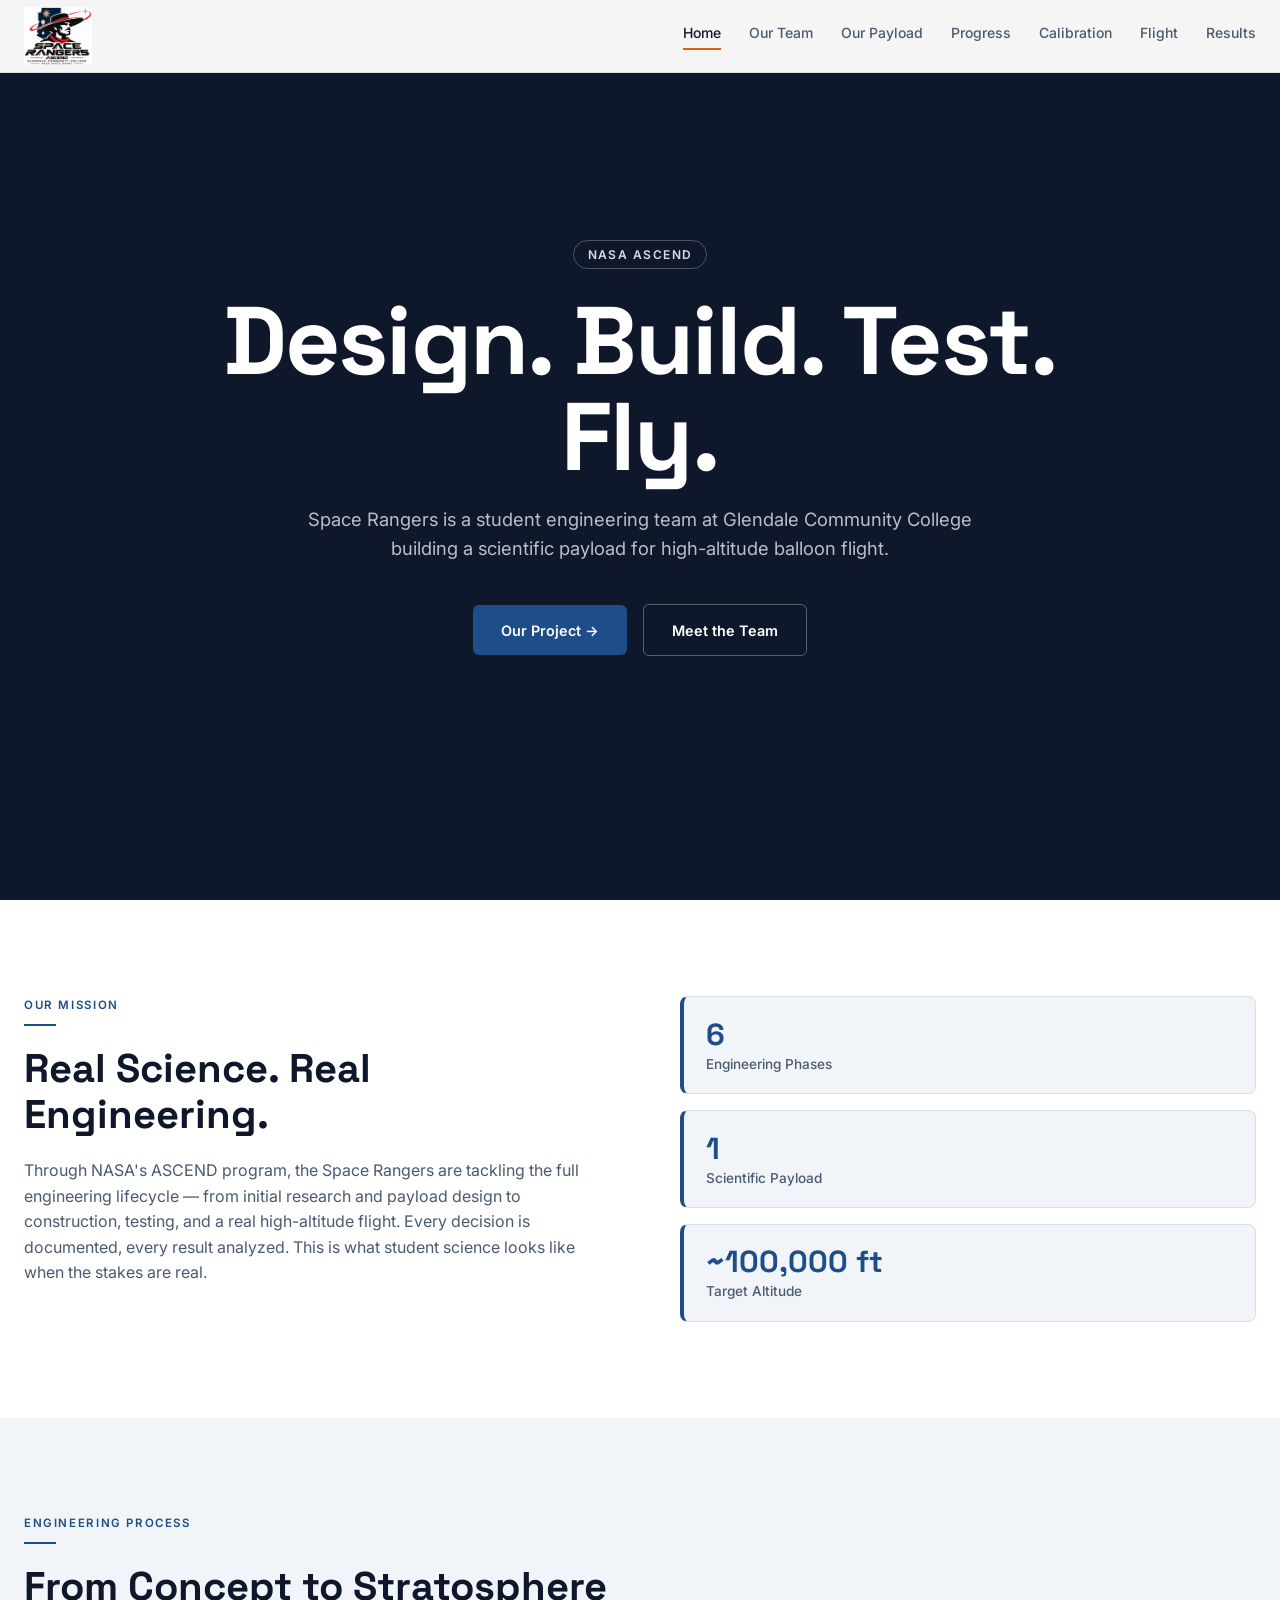
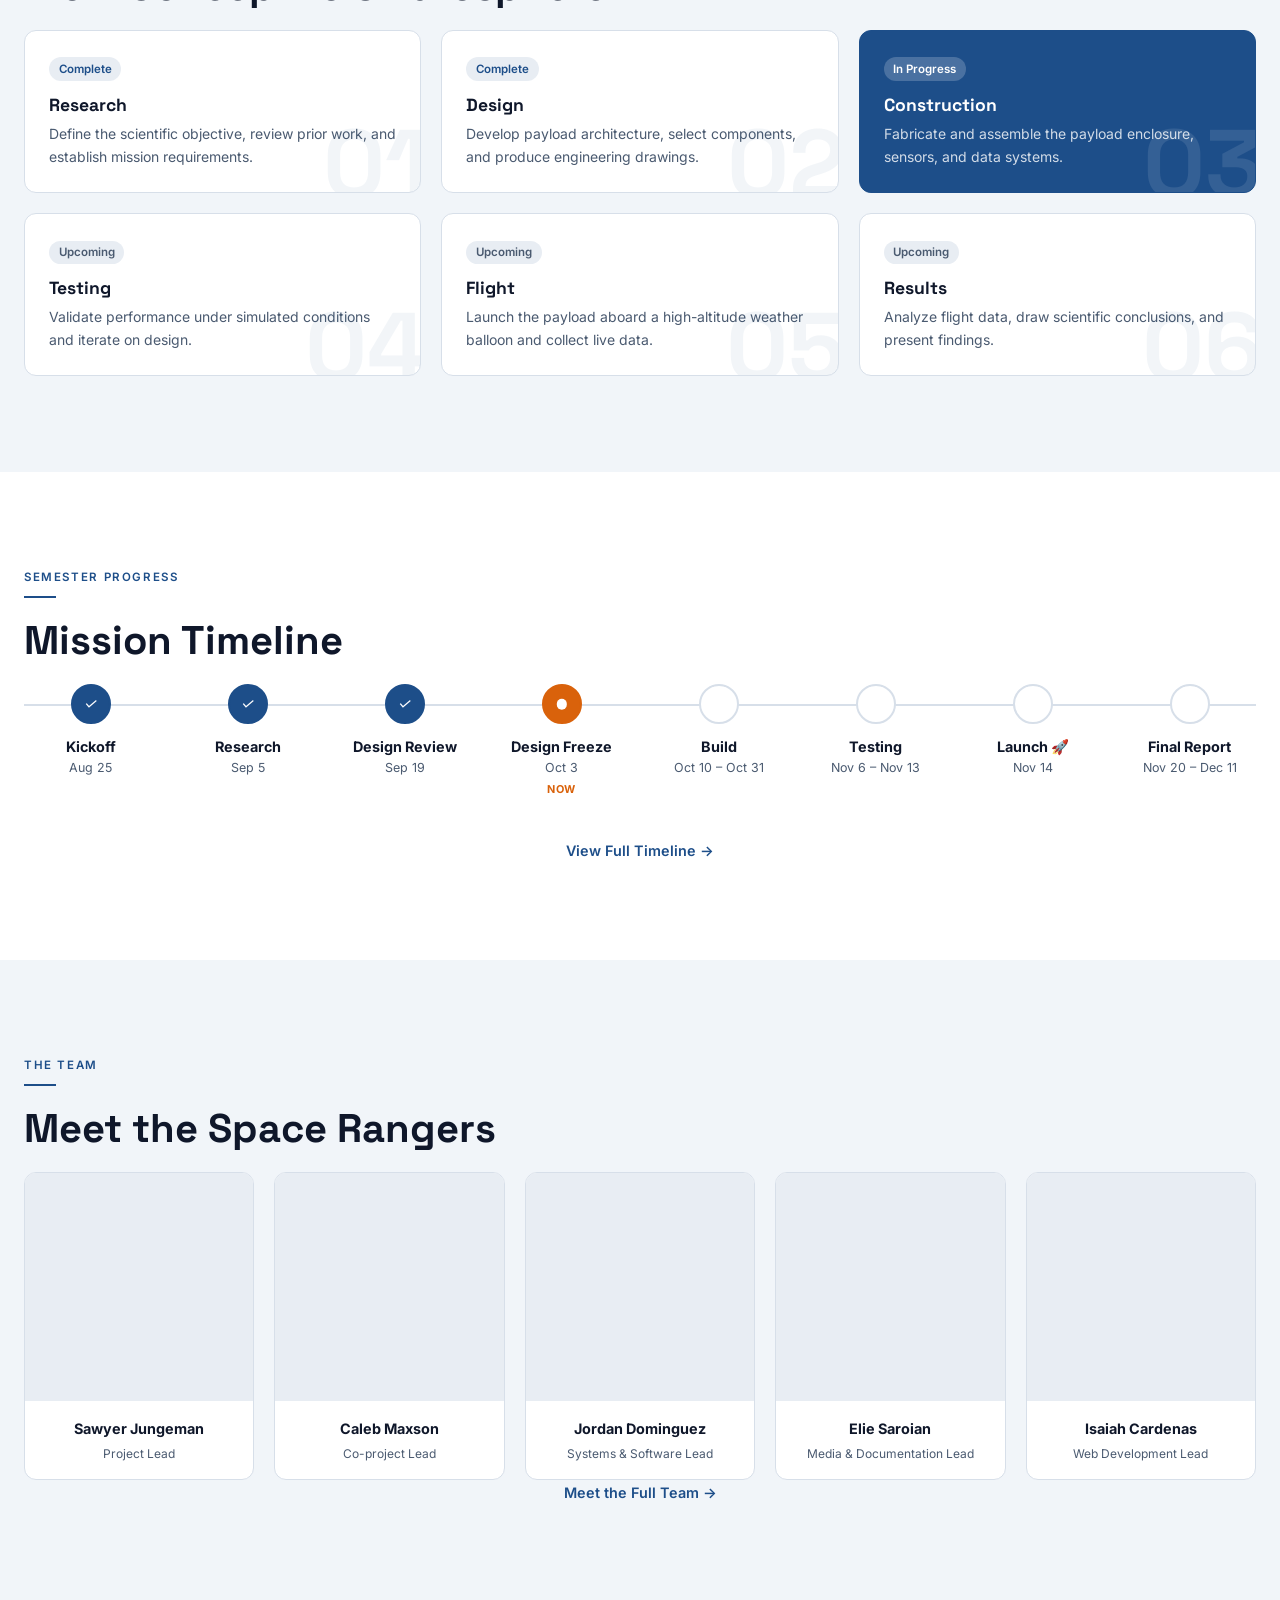
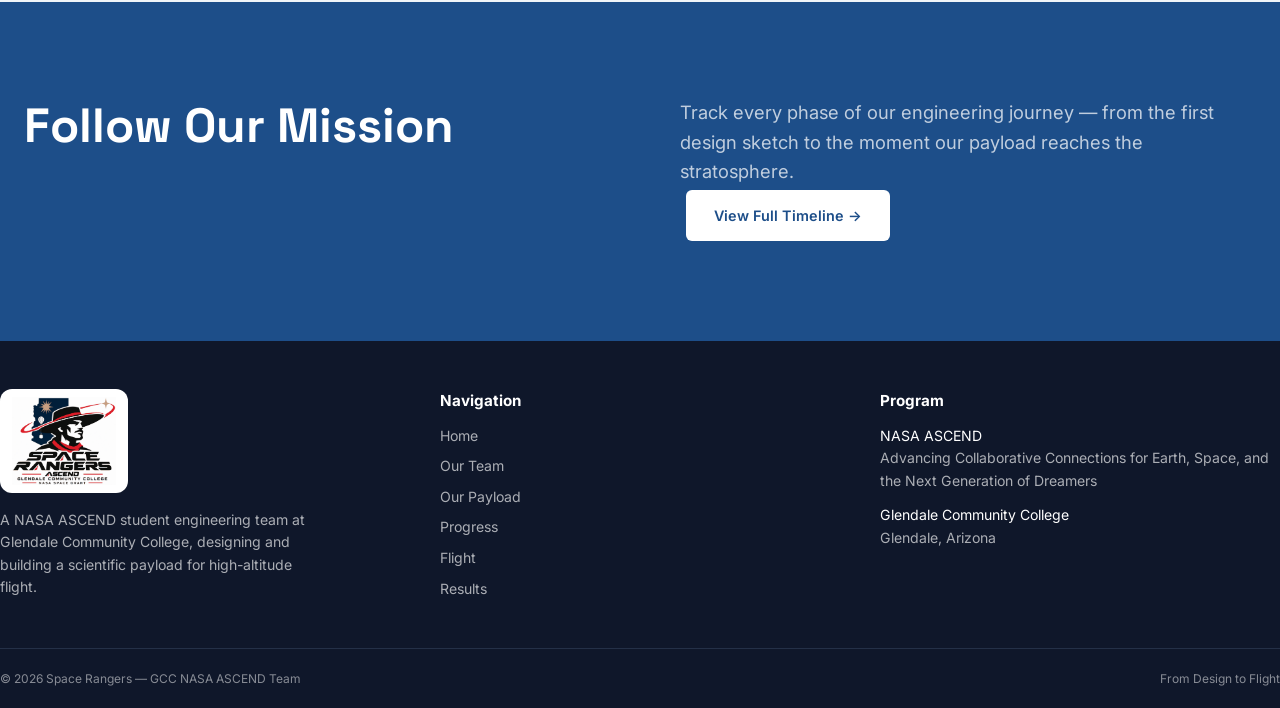
==== commit 24987ccd: "Add files via upload" ====
--- a/index.html
+++ b/index.html
@@ -1,18 +1,19 @@
-<!doctype html>
+<!DOCTYPE html>
+
 <html lang="en">
 <head>
-<meta charset="utf-8">
-<meta name="viewport" content="width=device-width, initial-scale=1">
+<meta charset="utf-8"/>
+<meta content="width=device-width, initial-scale=1" name="viewport"/>
 <title>Space Rangers — NASA ASCEND Team at Glendale Community College</title>
-<meta name="description" content="Space Rangers is a NASA ASCEND student engineering team at Glendale Community College designing and building a scientific payload for high-altitude balloon flight.">
-<meta property="og:title" content="Space Rangers — NASA ASCEND GCC">
-<meta property="og:description" content="From design to flight — follow our team's engineering journey through the NASA ASCEND program.">
-<meta property="og:type" content="website">
-<meta property="og:image" content="https://gccazascendspacerangers.com/airo-assets/images/pages/home/hero">
-<meta name="twitter:card" content="summary_large_image">
-<meta name="twitter:image" content="https://gccazascendspacerangers.com/airo-assets/images/pages/home/hero">
-<link rel="preconnect" href="https://fonts.googleapis.com"><link rel="preconnect" href="https://fonts.gstatic.com" crossorigin>
-<link href="https://fonts.googleapis.com/css2?family=Inter:wght@400;500;600;700&family=Space+Grotesk:wght@500;600;700&display=swap" rel="stylesheet">
+<meta content="Space Rangers is a NASA ASCEND student engineering team at Glendale Community College designing and building a scientific payload for high-altitude balloon flight." name="description"/>
+<meta content="Space Rangers — NASA ASCEND GCC" property="og:title"/>
+<meta content="From design to flight — follow our team's engineering journey through the NASA ASCEND program." property="og:description"/>
+<meta content="website" property="og:type"/>
+<meta content="https://gccazascendspacerangers.com/airo-assets/images/pages/home/hero" property="og:image"/>
+<meta content="summary_large_image" name="twitter:card"/>
+<meta content="https://gccazascendspacerangers.com/airo-assets/images/pages/home/hero" name="twitter:image"/>
+<link href="https://fonts.googleapis.com" rel="preconnect"/><link crossorigin="" href="https://fonts.gstatic.com" rel="preconnect"/>
+<link href="https://fonts.googleapis.com/css2?family=Inter:wght@400;500;600;700&amp;family=Space+Grotesk:wght@500;600;700&amp;display=swap" rel="stylesheet"/>
 <style>
 :root{--bg:#fff;--fg:#0f172a;--pri:#1d4e89;--sec:#f1f5f9;--mut:#e8edf3;--mf:#4a5a70;--acc:#d9620b;--bd:#d7dfe9;--navy:#0f172a;--nb:#243047;--h:'Space Grotesk','Inter',system-ui,sans-serif}
 *{box-sizing:border-box;margin:0}html{scroll-behavior:smooth}
@@ -89,91 +90,74 @@
 footer .brand img.logo{height:6.5rem;background:#fff;border-radius:12px;padding:.5rem .75rem}footer .legal{border-top:1px solid var(--nb);padding:1.25rem 0;font-size:.75rem;color:rgba(255,255,255,.5);display:flex;flex-wrap:wrap;justify-content:space-between;gap:.25rem}
 @media(prefers-reduced-motion:reduce){*{transition:none!important;scroll-behavior:auto!important}}
 </style>
-</head>
+<style>.eq{font-size:1.18rem;font-weight:700;overflow-wrap:anywhere;line-height:1.6}.page .entry{margin-bottom:20px}.page .card h3{margin-top:0}</style></head>
 <body>
-<header><div class="wrap"><a class="brand" href="#/" aria-label="Space Rangers home"><img class="logo" data-logo alt="Space Rangers ASCEND — Glendale Community College NASA Space Grant"></a>
-<nav class="top" aria-label="Main"><a href="#/" data-p="home">Home</a><a href="#/team" data-p="team">Our Team</a><a href="#/payload" data-p="payload">Our Payload</a><a href="#/progress" data-p="progress">Progress</a><a href="#/design" data-p="design">Design</a><a href="#/flight" data-p="flight">Flight</a><a href="#/results" data-p="results">Results</a></nav><button id="burger" aria-label="Open menu" aria-expanded="false">&#9776;</button></div><nav id="mnav" aria-label="Mobile"><a href="#/" data-p="home">Home</a><a href="#/team" data-p="team">Our Team</a><a href="#/payload" data-p="payload">Our Payload</a><a href="#/progress" data-p="progress">Progress</a><a href="#/design" data-p="design">Design</a><a href="#/flight" data-p="flight">Flight</a><a href="#/results" data-p="results">Results</a></nav></header>
-<main class="page" id="p-home" hidden>
-<section class="hero full"><img class="hero-bg strong" data-img="pages/home/hero" alt="High-altitude view from a weather balloon">
+<header><div class="wrap"><a aria-label="Space Rangers home" class="brand" href="#/"><img alt="Space Rangers ASCEND — Glendale Community College NASA Space Grant" class="logo" data-logo=""/></a>
+<nav aria-label="Main" class="top"><a data-p="home" href="#/">Home</a><a data-p="team" href="#/team">Our Team</a><a data-p="payload" href="#/payload">Our Payload</a><a data-p="progress" href="#/progress">Progress</a><a data-p="calibration" href="#/calibration">Calibration</a><a data-p="flight" href="#/flight">Flight</a><a data-p="results" href="#/results">Results</a></nav><button aria-expanded="false" aria-label="Open menu" id="burger">☰</button></div><nav aria-label="Mobile" id="mnav"><a data-p="home" href="#/">Home</a><a data-p="team" href="#/team">Our Team</a><a data-p="payload" href="#/payload">Our Payload</a><a data-p="progress" href="#/progress">Progress</a><a data-p="calibration" href="#/calibration">Calibration</a><a data-p="flight" href="#/flight">Flight</a><a data-p="results" href="#/results">Results</a></nav></header>
+<main class="page" hidden="" id="p-home">
+<section class="hero full"><img alt="High-altitude view from a weather balloon" class="hero-bg strong" data-img="pages/home/hero"/>
 <div class="wrap center"><p class="pill">NASA ASCEND</p><h1 class="xl">Design. Build. Test. Fly.</h1>
 <p class="lead mx">Space Rangers is a student engineering team at Glendale Community College building a scientific payload for high-altitude balloon flight.</p>
-<p><a class="btn primary" href="#/payload">Our Project &rarr;</a> <a class="btn ghost" href="#/team">Meet the Team</a></p></div></section>
-<section class="sec"><div class="wrap two"><div><p class="eyebrow">Our Mission</p><div class="bar"></div><h2>Real Science. Real Engineering.</h2><p class="muted">Through NASA&#x27;s ASCEND program, the Space Rangers are tackling the full engineering lifecycle — from initial research and payload design to construction, testing, and a real high-altitude flight. Every decision is documented, every result analyzed. This is what student science looks like when the stakes are real.</p></div><div class="stats"><div class="stat"><b>6</b><span>Engineering Phases</span></div><div class="stat"><b>1</b><span>Scientific Payload</span></div><div class="stat"><b>~100,000 ft</b><span>Target Altitude</span></div></div></div></section>
+<p><a class="btn primary" href="#/payload">Our Project →</a> <a class="btn ghost" href="#/team">Meet the Team</a></p></div></section>
+<section class="sec"><div class="wrap two"><div><p class="eyebrow">Our Mission</p><div class="bar"></div><h2>Real Science. Real Engineering.</h2><p class="muted">Through NASA's ASCEND program, the Space Rangers are tackling the full engineering lifecycle — from initial research and payload design to construction, testing, and a real high-altitude flight. Every decision is documented, every result analyzed. This is what student science looks like when the stakes are real.</p></div><div class="stats"><div class="stat"><b>6</b><span>Engineering Phases</span></div><div class="stat"><b>1</b><span>Scientific Payload</span></div><div class="stat"><b>~100,000 ft</b><span>Target Altitude</span></div></div></div></section>
 <section class="sec alt"><div class="wrap"><p class="eyebrow">Engineering Process</p><div class="bar"></div><h2>From Concept to Stratosphere</h2><div class="grid3"><div class="card phase complete"><span class="big">01</span><span class="badge complete">Complete</span><h3>Research</h3><p>Define the scientific objective, review prior work, and establish mission requirements.</p></div><div class="card phase complete"><span class="big">02</span><span class="badge complete">Complete</span><h3>Design</h3><p>Develop payload architecture, select components, and produce engineering drawings.</p></div><div class="card phase active"><span class="big">03</span><span class="badge active">In Progress</span><h3>Construction</h3><p>Fabricate and assemble the payload enclosure, sensors, and data systems.</p></div><div class="card phase upcoming"><span class="big">04</span><span class="badge upcoming">Upcoming</span><h3>Testing</h3><p>Validate performance under simulated conditions and iterate on design.</p></div><div class="card phase upcoming"><span class="big">05</span><span class="badge upcoming">Upcoming</span><h3>Flight</h3><p>Launch the payload aboard a high-altitude weather balloon and collect live data.</p></div><div class="card phase upcoming"><span class="big">06</span><span class="badge upcoming">Upcoming</span><h3>Results</h3><p>Analyze flight data, draw scientific conclusions, and present findings.</p></div></div></div></section>
 <section class="sec"><div class="wrap"><p class="eyebrow">Semester Progress</p><div class="bar"></div><h2>Mission Timeline</h2><div class="strip"><div class="ms"><i class="dot complete"></i><b>Kickoff</b><span>Aug 25</span></div><div class="ms"><i class="dot complete"></i><b>Research</b><span>Sep 5</span></div><div class="ms"><i class="dot complete"></i><b>Design Review</b><span>Sep 19</span></div><div class="ms"><i class="dot active"></i><b>Design Freeze</b><span>Oct 3</span><em class="now">Now</em></div><div class="ms"><i class="dot upcoming"></i><b>Build</b><span>Oct 10 – Oct 31</span></div><div class="ms"><i class="dot upcoming"></i><b>Testing</b><span>Nov 6 – Nov 13</span></div><div class="ms"><i class="dot upcoming"></i><b>Launch 🚀</b><span>Nov 14</span></div><div class="ms"><i class="dot upcoming"></i><b>Final Report</b><span>Nov 20 – Dec 11</span></div></div>
-<p class="center"><a class="link" href="#/progress">View Full Timeline &rarr;</a></p></div></section>
-<section class="sec alt"><div class="wrap"><p class="eyebrow">The Team</p><div class="bar"></div><h2>Meet the Space Rangers</h2><div class="grid5"><div class="card member"><div class="ph-av"><img data-img="team/sawyer" alt="Sawyer Jungeman"></div><b>Sawyer Jungeman</b><span>Project Lead</span></div><div class="card member"><div class="ph-av"><img data-img="team/caleb" alt="Caleb Maxson"></div><b>Caleb Maxson</b><span>Co-project Lead</span></div><div class="card member"><div class="ph-av"><img data-img="team/jordan" alt="Jordan Dominguez"></div><b>Jordan Dominguez</b><span>Systems &amp; Software Lead</span></div><div class="card member"><div class="ph-av"><img data-img="team/elie" alt="Elie Saroian"></div><b>Elie Saroian</b><span>Media &amp; Documentation Lead</span></div><div class="card member"><div class="ph-av"><img data-img="team/isaiah" alt="Isaiah Cardenas"></div><b>Isaiah Cardenas</b><span>Web Development Lead</span></div></div>
-<p class="center"><a class="link" href="#/team">Meet the Full Team &rarr;</a></p></div></section>
-<section class="sec cta"><div class="wrap two"><h2 class="white big2">Follow Our Mission</h2><div><p class="lead">Track every phase of our engineering journey — from the first design sketch to the moment our payload reaches the stratosphere.</p><a class="btn light" href="#/progress">View Full Timeline &rarr;</a></div></div></section></main><main class="page" id="p-team" hidden><section class="hero"><img class="hero-bg" data-img="pages/team/hero" alt="" aria-hidden="true"><div class="wrap"><p class="eyebrow acc">The Team</p><div class="bar acc-bg"></div>
+<p class="center"><a class="link" href="#/progress">View Full Timeline →</a></p></div></section>
+<section class="sec alt"><div class="wrap"><p class="eyebrow">The Team</p><div class="bar"></div><h2>Meet the Space Rangers</h2><div class="grid5"><div class="card member"><div class="ph-av"><img alt="Sawyer Jungeman" data-img="team/sawyer"/></div><b>Sawyer Jungeman</b><span>Project Lead</span></div><div class="card member"><div class="ph-av"><img alt="Caleb Maxson" data-img="team/caleb"/></div><b>Caleb Maxson</b><span>Co-project Lead</span></div><div class="card member"><div class="ph-av"><img alt="Jordan Dominguez" data-img="team/jordan"/></div><b>Jordan Dominguez</b><span>Systems &amp; Software Lead</span></div><div class="card member"><div class="ph-av"><img alt="Elie Saroian" data-img="team/elie"/></div><b>Elie Saroian</b><span>Media &amp; Documentation Lead</span></div><div class="card member"><div class="ph-av"><img alt="Isaiah Cardenas" data-img="team/isaiah"/></div><b>Isaiah Cardenas</b><span>Web Development Lead</span></div></div>
+<p class="center"><a class="link" href="#/team">Meet the Full Team →</a></p></div></section>
+<section class="sec cta"><div class="wrap two"><h2 class="white big2">Follow Our Mission</h2><div><p class="lead">Track every phase of our engineering journey — from the first design sketch to the moment our payload reaches the stratosphere.</p><a class="btn light" href="#/progress">View Full Timeline →</a></div></div></section></main><main class="page" hidden="" id="p-team"><section class="hero"><img alt="" aria-hidden="true" class="hero-bg" data-img="pages/team/hero"/><div class="wrap"><p class="eyebrow acc">The Team</p><div class="bar acc-bg"></div>
 <h1>Meet the Space Rangers</h1><p class="lead">A group of Glendale Community College students united by curiosity, engineering, and the drive to send something to the stratosphere.</p></div></section>
-<section class="sec"><div class="wrap narrow"><p class="eyebrow">About Us</p><div class="bar"></div><h2>Who We Are</h2><p class="muted lg">The Space Rangers are a team of engineering and computer science students at Glendale Community College participating in NASA&#x27;s ASCEND program — Aerospace STEM Challenges to Educate New Discoverers. Through ASCEND, we work together on a hands-on aerospace engineering project where we design, build, test, and prepare a scientific payload for a high-altitude weather balloon flight. Our team works with electronics, programming, data collection, system design, and payload construction while developing real-world engineering and problem-solving skills.</p></div></section>
-<section class="sec alt"><div class="wrap"><p class="eyebrow">Team Members</p><div class="bar"></div><h2>The Crew</h2><div class="grid3"><div class="card member-full"><div class="ph-av lg"><img data-img="team/sawyer" alt="Sawyer Jungeman"></div><span class="eyebrow">Project Lead</span><h3>Sawyer Jungeman</h3><p class="muted grow">Leads the team by coordinating the overall project, managing timelines, and keeping everyone informed and on track. He enjoys solving problems, bringing the team together, and helping turn ideas into solutions.</p><div class="meta"><p><b>Major:</b> Mechanical Engineering</p><p><b>Fun fact:</b> Enjoys spending time outdoors.</p></div></div><div class="card member-full"><div class="ph-av lg"><img data-img="team/caleb" alt="Caleb Maxson"></div><span class="eyebrow">Co-project Lead</span><h3>Caleb Maxson</h3><p class="muted grow">Supports the Project Lead in coordinating the team, keeping the project on track, and helping with planning. Caleb plans to transfer to ASU and hopes to one day work in the space industry.</p><div class="meta"><p><b>Major:</b> Aerospace Engineering</p><p><b>Fun fact:</b> His middle name is Owen, and he shares it with his dad!</p></div></div><div class="card member-full"><div class="ph-av lg"><img data-img="team/jordan" alt="Jordan Dominguez"></div><span class="eyebrow">Systems &amp; Software Lead</span><h3>Jordan Dominguez</h3><p class="muted grow">Manages the team’s software, digital systems, and technical development. She has a passion for programming and a strong curiosity about how software and code interact with the physical world.</p><div class="meta"><p><b>Major:</b> Computer Science</p><p><b>Fun fact:</b> Loves playing pickleball and working out in her free time.</p></div></div><div class="card member-full"><div class="ph-av lg"><img data-img="team/elie" alt="Elie Saroian"></div><span class="eyebrow">Media &amp; Documentation Lead</span><h3>Elie Saroian</h3><p class="muted grow">Captures photos and documents the team’s progress throughout the project. He attends GCC and ASU concurrently and is excited to learn, contribute, and be part of the ASCEND team this year.</p><div class="meta"><p><b>Major:</b> Electrical Engineering</p><p><b>Fun fact:</b> Likes to play videogames and listen to music in his free time.</p></div></div><div class="card member-full"><div class="ph-av lg"><img data-img="team/isaiah" alt="Isaiah Cardenas"></div><span class="eyebrow">Web Development Lead</span><h3>Isaiah Cardenas</h3><p class="muted grow">Designs and maintains the team’s website while documenting our progress throughout the project. He is also focused on learning, growing, and developing the skills and mindset of an engineer.</p><div class="meta"><p><b>Major:</b> Civil Engineering</p><p><b>Fun fact:</b> Loves sports, especially basketball, and enjoys spending time with good friends.</p></div></div></div></div></section>
-<section class="sec alt2"><div class="wrap"><p class="eyebrow">Our Motivation</p><div class="bar"></div><h2>Why ASCEND?</h2><p class="muted narrow">We joined the NASA ASCEND program because it offers something most college courses can&#x27;t — a real engineering challenge with real stakes.</p><div class="grid2"><div class="card"><h3><i class="dot active sm"></i> Real Engineering Experience</h3><p class="muted">ASCEND gives us the chance to go through the full engineering design process.</p></div><div class="card"><h3><i class="dot active sm"></i> NASA Mentorship</h3><p class="muted">Working within the NASA ASCEND framework connects us to professional engineers.</p></div><div class="card"><h3><i class="dot active sm"></i> Scientific Contribution</h3><p class="muted">Our payload will collect real atmospheric data at altitudes most people never reach.</p></div><div class="card"><h3><i class="dot active sm"></i> Team Growth</h3><p class="muted">Engineering is a team sport. ASCEND teaches us how to collaborate under pressure.</p></div></div></div></section>
-<section class="sec"><div class="wrap"><p class="eyebrow">Faculty</p><div class="bar"></div><h2>Faculty Advisors</h2><div class="grid2"><div class="card adv"><span class="eyebrow">NASA ASCEND Program Advisor</span><h3>Dr. Tim Frank</h3><p class="muted sm">Glendale Community College</p><p class="muted">Our faculty advisor guides the Space Rangers through the NASA ASCEND program, providing mentorship and technical guidance throughout every phase.</p></div><div class="card adv"><span class="eyebrow">Faculty Advisor</span><h3>Rick Sparber</h3><p class="muted sm">Glendale Community College</p><p class="muted">Rick Sparber brings valuable expertise and support to the Space Rangers team, helping guide students through the challenges of real-world engineering.</p></div></div></div></section></main><main class="page" id="p-payload" hidden><section class="hero"><img class="hero-bg" data-img="pages/payload/hero" alt="" aria-hidden="true"><div class="wrap"><p class="eyebrow acc">Our Payload</p><div class="bar acc-bg"></div>
-<h1>Our Payload</h1><p class="lead">The science, the hardware, and the engineering behind what we&#x27;re sending to the stratosphere.</p></div></section>
-<section class="sec"><div class="wrap two"><div><p class="eyebrow">Mission</p><div class="bar"></div><h2>Mission Objective</h2><p class="muted">Design, build, and fly a scientific payload aboard a high-altitude weather balloon to collect atmospheric data at altitudes up to approximately 100,000 feet, and compare our measurements against established atmospheric models.</p>
-<div class="callout acc-l"><p class="eyebrow acc">Scientific Question</p><p><i>"How do temperature, pressure, and humidity change with altitude through the troposphere and into the stratosphere, and how closely do our measurements match the International Standard Atmosphere model?"</i></p></div></div>
-<div><p class="eyebrow">Experiment</p><div class="bar"></div><h2>Our Experiment</h2><p class="muted">Our payload will continuously log temperature, barometric pressure, and relative humidity from ground level through the stratosphere. By comparing our recorded data against the ISA model, we can evaluate sensor accuracy at extreme conditions and identify any atmospheric anomalies during our specific flight.</p>
-<div class="callout"><p class="eyebrow">Hypothesis</p><p class="muted sm">We expect temperature to decrease at approximately 6.5°C per 1,000 meters through the troposphere, then stabilize or slightly increase in the lower stratosphere. Pressure will decrease exponentially with altitude. Humidity will drop sharply above the tropopause.</p></div></div></div></section>
-<section class="sec alt"><div class="wrap two mid"><div><p class="eyebrow">Hardware</p><div class="bar"></div><h2>Payload Overview</h2><p class="muted">Our payload is a compact, lightweight enclosure housing a sensor suite, microcontroller, and data logger. It is designed to survive temperatures as low as -60°C, fit within the program size and weight limits, and return safely via parachute after balloon burst.</p></div><div class="ph">Payload enclosure — add your photo here</div></div></section>
-<section class="sec"><div class="wrap"><p class="eyebrow">Components</p><div class="bar"></div><h2>Sensors &amp; Components</h2><div class="grid3"><div class="card"><span class="tag">Sensors</span><h3>BME280 Sensor</h3><p class="muted">Measures temperature, barometric pressure, and relative humidity. Accurate to ±1°C and ±1 hPa.</p></div><div class="card"><span class="tag">Sensors</span><h3>GPS Module</h3><p class="muted">Tracks altitude, latitude, longitude, and ground speed throughout the flight.</p></div><div class="card"><span class="tag">Microcontroller</span><h3>Arduino Nano</h3><p class="muted">Main processing unit. Reads all sensors and writes data to the SD card logger at 1-second intervals.</p></div><div class="card"><span class="tag">Data Storage</span><h3>SD Card Logger</h3><p class="muted">Logs all sensor readings with timestamps to a microSD card for post-flight analysis.</p></div><div class="card"><span class="tag">Power</span><h3>3× AA Lithium Batteries</h3><p class="muted">Lithium batteries maintain performance at low temperatures where alkaline batteries fail.</p></div><div class="card"><span class="tag">Structure</span><h3>Foam Enclosure</h3><p class="muted">Lightweight expanded polystyrene enclosure provides thermal insulation and impact protection.</p></div></div></div></section>
-<section class="sec alt"><div class="wrap two top"><div><p class="eyebrow">Data</p><div class="bar"></div><h2>Data We Plan to Collect</h2><div class="rows"><div class="row"><i class="dot complete sm"></i><div><b>Temperature</b> <span class="muted">— °C, logged every second from ground to burst altitude</span></div></div><div class="row"><i class="dot complete sm"></i><div><b>Barometric Pressure</b> <span class="muted">— hPa, logged every second</span></div></div><div class="row"><i class="dot complete sm"></i><div><b>Relative Humidity</b> <span class="muted">— %, logged every second</span></div></div><div class="row"><i class="dot complete sm"></i><div><b>GPS Altitude</b> <span class="muted">— meters above sea level, logged every second</span></div></div><div class="row"><i class="dot complete sm"></i><div><b>GPS Coordinates</b> <span class="muted">— Latitude and longitude for flight path mapping</span></div></div><div class="row"><i class="dot complete sm"></i><div><b>Ground Speed</b> <span class="muted">— km/h, for wind drift analysis</span></div></div></div></div><div><p class="eyebrow">Predictions</p><div class="bar"></div><h2>Expected Results</h2><p class="muted">We expect our data to closely follow the ISA model through the troposphere, with temperature decreasing at the standard lapse rate. We anticipate finding the tropopause — where temperature stops decreasing — at approximately 11–12 km altitude. Humidity should drop to near zero above the tropopause. Any deviations from the model will be the most scientifically interesting part of our analysis.</p></div></div></section></main><main class="page" id="p-progress" hidden><section class="hero"><div class="wrap"><p class="eyebrow acc">Project Progress</p><div class="bar acc-bg"></div>
-<h1>Progress Log</h1><p class="lead">A week-by-week record of our work — what we built, what we learned, and what comes next.</p></div></section><section class="sec"><div class="wrap narrow2 timeline"><div class="entry"><i class="dot complete big"></i><div class="card ">
-<div class="meta-row"><span class="badge complete">Complete</span><b class="pri">Week 1</b><span class="muted sm">August 25, 2026</span></div>
+<section class="sec"><div class="wrap narrow"><p class="eyebrow">About Us</p><div class="bar"></div><h2>Who We Are</h2><p class="muted lg">The Space Rangers are a team of engineering and computer science students at Glendale Community College participating in NASA's ASCEND program — Aerospace STEM Challenges to Educate New Discoverers. Through ASCEND, we work together on a hands-on aerospace engineering project where we design, build, test, and prepare a scientific payload for a high-altitude weather balloon flight. Our team works with electronics, programming, data collection, system design, and payload construction while developing real-world engineering and problem-solving skills.</p></div></section>
+<section class="sec alt"><div class="wrap"><p class="eyebrow">Team Members</p><div class="bar"></div><h2>The Crew</h2><div class="grid3"><div class="card member-full"><div class="ph-av lg"><img alt="Sawyer Jungeman" data-img="team/sawyer"/></div><span class="eyebrow">Project Lead</span><h3>Sawyer Jungeman</h3><p class="muted grow">Leads the team by coordinating the overall project, managing timelines, and keeping everyone informed and on track. He enjoys solving problems, bringing the team together, and helping turn ideas into solutions.</p><div class="meta"><p><b>Major:</b> Mechanical Engineering</p><p><b>Fun fact:</b> Enjoys spending time outdoors.</p></div></div><div class="card member-full"><div class="ph-av lg"><img alt="Caleb Maxson" data-img="team/caleb"/></div><span class="eyebrow">Co-project Lead</span><h3>Caleb Maxson</h3><p class="muted grow">Supports the Project Lead in coordinating the team, keeping the project on track, and helping with planning. Caleb plans to transfer to ASU and hopes to one day work in the space industry.</p><div class="meta"><p><b>Major:</b> Aerospace Engineering</p><p><b>Fun fact:</b> His middle name is Owen, and he shares it with his dad!</p></div></div><div class="card member-full"><div class="ph-av lg"><img alt="Jordan Dominguez" data-img="team/jordan"/></div><span class="eyebrow">Systems &amp; Software Lead</span><h3>Jordan Dominguez</h3><p class="muted grow">Manages the team’s software, digital systems, and technical development. She has a passion for programming and a strong curiosity about how software and code interact with the physical world.</p><div class="meta"><p><b>Major:</b> Computer Science</p><p><b>Fun fact:</b> Loves playing pickleball and working out in her free time.</p></div></div><div class="card member-full"><div class="ph-av lg"><img alt="Elie Saroian" data-img="team/elie"/></div><span class="eyebrow">Media &amp; Documentation Lead</span><h3>Elie Saroian</h3><p class="muted grow">Captures photos and documents the team’s progress throughout the project. He attends GCC and ASU concurrently and is excited to learn, contribute, and be part of the ASCEND team this year.</p><div class="meta"><p><b>Major:</b> Electrical Engineering</p><p><b>Fun fact:</b> Likes to play videogames and listen to music in his free time.</p></div></div><div class="card member-full"><div class="ph-av lg"><img alt="Isaiah Cardenas" data-img="team/isaiah"/></div><span class="eyebrow">Web Development Lead</span><h3>Isaiah Cardenas</h3><p class="muted grow">Designs and maintains the team’s website while documenting our progress throughout the project. He is also focused on learning, growing, and developing the skills and mindset of an engineer.</p><div class="meta"><p><b>Major:</b> Civil Engineering</p><p><b>Fun fact:</b> Loves sports, especially basketball, and enjoys spending time with good friends.</p></div></div></div></div></section>
+<section class="sec alt2"><div class="wrap"><p class="eyebrow">Our Motivation</p><div class="bar"></div><h2>Why ASCEND?</h2><p class="muted narrow">We joined the NASA ASCEND program because it offers something most college courses can't — a real engineering challenge with real stakes.</p><div class="grid2"><div class="card"><h3><i class="dot active sm"></i> Real Engineering Experience</h3><p class="muted">ASCEND gives us the chance to go through the full engineering design process.</p></div><div class="card"><h3><i class="dot active sm"></i> NASA Mentorship</h3><p class="muted">Working within the NASA ASCEND framework connects us to professional engineers.</p></div><div class="card"><h3><i class="dot active sm"></i> Scientific Contribution</h3><p class="muted">Our payload will collect real atmospheric data at altitudes most people never reach.</p></div><div class="card"><h3><i class="dot active sm"></i> Team Growth</h3><p class="muted">Engineering is a team sport. ASCEND teaches us how to collaborate under pressure.</p></div></div></div></section>
+<section class="sec"><div class="wrap"><p class="eyebrow">Faculty</p><div class="bar"></div><h2>Faculty Advisors</h2><div class="grid2"><div class="card adv"><span class="eyebrow">NASA ASCEND Program Advisor</span><h3>Dr. Tim Frank</h3><p class="muted sm">Glendale Community College</p><p class="muted">Our faculty advisor guides the Space Rangers through the NASA ASCEND program, providing mentorship and technical guidance throughout every phase.</p></div><div class="card adv"><span class="eyebrow">Faculty Advisor</span><h3>Rick Sparber</h3><p class="muted sm">Glendale Community College</p><p class="muted">Rick Sparber brings valuable expertise and support to the Space Rangers team, helping guide students through the challenges of real-world engineering.</p></div></div></div></section></main><main class="page" hidden="" id="p-payload"><section class="hero"><div class="wrap"><p class="eyebrow acc">Our Payload</p><div class="bar acc-bg"></div><h1>Our Payload</h1><p class="lead">The equipment we are connecting, testing, and preparing for our high-altitude balloon flight.</p></div></section><section class="sec"><div class="wrap"><p class="eyebrow">Space Rangers</p><div class="bar"></div><h2>Our Mission</h2><p class="muted lg">We are building a small science payload to measure temperature, air pressure, and acceleration during a high-altitude balloon flight. Our Flight Data Recorder (FDR) collects sensor readings, and a RunCam records video. We will review the recorded information after the flight.</p></div></section><section class="sec"><div class="wrap"><p class="eyebrow">Space Rangers</p><div class="bar"></div><h2>Our Equipment</h2><div class="grid3"><div class="card" style="padding:24px"><h3>Flight Data Recorder (FDR)</h3><p class="muted">Uses an RP2040 dual-core microcontroller and stores recorded sensor data in EEPROM memory.</p></div><div class="card" style="padding:24px"><h3>Temperature Sensors</h3><p class="muted">T1 measures temperature inside the payload and T2 measures temperature outside.</p></div><div class="card" style="padding:24px"><h3>Pressure Sensor</h3><p class="muted">Measures air pressure, which changes as the balloon gains altitude.</p></div><div class="card" style="padding:24px"><h3>Accelerometer</h3><p class="muted">Measures acceleration along the X and Y axes.</p></div><div class="card" style="padding:24px"><h3>RunCam</h3><p class="muted">Records video. It is powered by our system and is not connected to the I2C communication lines.</p></div><div class="card" style="padding:24px"><h3>Battery and Regulators</h3><p class="muted">The battery powers our equipment through 3V and 5V regulators. We have tested voltage readings.</p></div><div class="card" style="padding:24px"><h3>Circuit Board</h3><p class="muted">Our team etched, drilled, and assembled a circuit board. We did not design the original PCB.</p></div><div class="card" style="padding:24px"><h3>Foamboard Housing</h3><p class="muted">A lightweight box will hold and protect our equipment during the flight.</p></div><div class="card" style="padding:24px"><h3>External LED and Voltage Monitor</h3><p class="muted">The system diagram includes an external LED and a voltage monitor to help us check the equipment.</p></div></div></div></section><section class="sec"><div class="wrap"><p class="eyebrow">Space Rangers</p><div class="bar"></div><h2>What We Plan to Measure</h2><div class="grid3"><div class="card" style="padding:24px"><h3>Inside and outside temperature</h3><p class="muted">Compare the temperatures inside and outside our payload.</p></div><div class="card" style="padding:24px"><h3>Air pressure</h3><p class="muted">See how pressure changes as the balloon rises.</p></div><div class="card" style="padding:24px"><h3>Acceleration</h3><p class="muted">Observe acceleration along two axes during the flight.</p></div></div><p class="muted">We are not measuring humidity or ground speed as part of this sensor setup.</p></div></section></main><main class="page" hidden="" id="p-calibration"><section class="hero"><div class="wrap"><p class="eyebrow acc">Our Testing</p><div class="bar acc-bg"></div><h1>Sensor Calibration</h1><p class="lead">How we turn voltage readings from our sensors into measurements we can understand.</p></div></section><section class="sec"><div class="wrap"><p class="eyebrow">Space Rangers</p><div class="bar"></div><h2>What Is Calibration?</h2><p class="muted lg">A sensor gives the FDR an electrical reading. Calibration helps us convert that reading into a useful measurement, such as temperature, pressure, or acceleration. Our team checked voltages and took measurements to work out the equations below.</p></div></section><section class="sec"><div class="wrap"><p class="eyebrow">Space Rangers</p><div class="bar"></div><h2>Our Five Equations</h2><div class="grid2"><div class="card" style="padding:24px"><h3>Inside Temperature — T1</h3><p class="eq">T₁(v₀) = (v₀ − 0.457143) / 0.0108571</p><p class="muted">FDR port V0</p></div><div class="card" style="padding:24px"><h3>Outside Temperature — T2</h3><p class="eq">T₂(v₁) = (v₁ − 0.446471) / 0.0116286</p><p class="muted">FDR port V1</p></div><div class="card" style="padding:24px"><h3>Air Pressure — P</h3><p class="eq">P(v₄) = 3.745 × v₄ − 1.2645</p><p class="muted">FDR port V4</p></div><div class="card" style="padding:24px"><h3>X-Axis Acceleration — Ax</h3><p class="eq">Ax(v₅) = (v₅ − 1.73) / 0.14</p><p class="muted">FDR port V5</p></div><div class="card" style="padding:24px"><h3>Y-Axis Acceleration — Ay</h3><p class="eq">Ay(v₆) = (v₆ − 1.5625) / 0.1165</p><p class="muted">FDR port V6</p></div></div><p class="muted">In these equations, v means the voltage measured at the numbered FDR port. The output units should be confirmed against our team’s calibration notes.</p></div></section><section class="sec"><div class="wrap"><p class="eyebrow">Space Rangers</p><div class="bar"></div><h2>Why This Matters</h2><p class="muted lg">After the flight, we can use these equations to understand the numbers recorded by the FDR. We will also check that our readings make sense before launch.</p></div></section></main><main class="page" hidden="" id="p-progress"><section class="hero"><div class="wrap"><p class="eyebrow acc">Project Progress</p><div class="bar acc-bg"></div>
+<h1>Progress Log</h1><p class="lead">A week-by-week record of our work — what we built, what we learned, and what comes next.</p></div></section><section class="sec"><div class="wrap narrow2 timeline"><div class="entry"><i class="dot complete big"></i><div class="card">
+<div class="meta-row"><span class="badge complete">Complete</span><b class="pri">Week 1</b><span class="muted sm">August 28, 2026</span></div>
 <h3 class="lg">Getting Started with NASA ASCEND</h3><p class="muted">Our first week of NASA ASCEND focused on introducing the project, forming our team, and learning about the Flight Data Recorder (FDR) that will be used as part of the payload. We were introduced to the expectations for the semester and began learning about the process of building and testing hardware for a high-altitude balloon project.</p>
 <div class="grid2 tight"><div class="box"><b class="pri">What We Accomplished</b><p>We formed our NASA ASCEND team, learned about the Flight Data Recorder, and assigned our initial team responsibilities, including leadership, media, and website development.</p></div><div class="box"><b class="acc">Problems Encountered</b><p>As a new team, we were still getting familiar with the project, the equipment, and how our different responsibilities would work together.</p></div>
-<div class="box"><b>What We Learned</b><p>We learned more about the purpose of the Flight Data Recorder and what would be expected of us as an ASCEND team.</p></div><div class="box"><b class="muted">Next Steps</b><p>Begin working with the electronics and circuit boards, learn the manufacturing process, and continue developing our team and project website.</p></div></div><div class="ph sm">Add photos for Week 1 here</div></div></div><div class="entry"><i class="dot complete big"></i><div class="card ">
-<div class="meta-row"><span class="badge complete">Complete</span><b class="pri">Week 2</b><span class="muted sm">September 1, 2026</span></div>
+<div class="box"><b>What We Learned</b><p>We learned more about the purpose of the Flight Data Recorder and what would be expected of us as an ASCEND team.</p></div><div class="box"><b class="muted">Next Steps</b><p>Begin working with the electronics and circuit boards, learn the manufacturing process, and continue developing our team and project website.</p></div></div><div class="ph sm">Add photos for Week 1 here</div></div></div><div class="entry"><i class="dot complete big"></i><div class="card">
+<div class="meta-row"><span class="badge complete">Complete</span><b class="pri">Week 2</b><span class="muted sm">September 4, 2026</span></div>
 <h3 class="lg">Creating Our First Circuit Boards</h3><p class="muted">This week, we began learning how circuit boards are made and worked in the chemistry lab to create our first etched boards. Our first attempt did not turn out as expected, which gave us an opportunity to identify problems and learn from the process.</p>
 <div class="grid2 tight"><div class="box"><b class="pri">What We Accomplished</b><p>We went into the chemistry lab and etched our first circuit boards. We also continued learning about the Flight Data Recorder and began developing our hands-on electronics skills.</p></div><div class="box"><b class="acc">Problems Encountered</b><p>Our first etched circuit boards did not turn out well enough for us to use, so we needed to figure out what went wrong and make improvements before moving forward.</p></div>
-<div class="box"><b>What We Learned</b><p>We learned the basic process of creating circuit boards and how important accuracy and attention to detail are when manufacturing them.</p></div><div class="box"><b class="muted">Next Steps</b><p>Work with our ASCEND advisor, Rick, to create improved circuit boards, then drill the boards and begin soldering the necessary components.</p></div></div><p class="eyebrow">Photos</p><div class="photos"><img data-img="progress/week-2/photo-1" alt="UV exposure of PCB layout"><img data-img="progress/week-2/photo-2" alt="Team working in chemistry lab with safety goggles"><img data-img="progress/week-2/photo-3" alt="Student etching circuit board in fume hood"><img data-img="progress/week-2/photo-4" alt="Circuit board in ferric chloride etch bath"><img data-img="progress/week-2/photo-5" alt="Finished etched PCB with copper traces"></div></div></div><div class="entry"><i class="dot complete big"></i><div class="card ">
-<div class="meta-row"><span class="badge complete">Complete</span><b class="pri">Week 3</b><span class="muted sm">September 8, 2026</span></div>
+<div class="box"><b>What We Learned</b><p>We learned the basic process of creating circuit boards and how important accuracy and attention to detail are when manufacturing them.</p></div><div class="box"><b class="muted">Next Steps</b><p>Work with our ASCEND advisor, Rick, to create improved circuit boards, then drill the boards and begin soldering the necessary components.</p></div></div><p class="eyebrow">Photos</p><div class="photos"><img alt="UV exposure of PCB layout" data-img="progress/week-2/photo-1"/><img alt="Team working in chemistry lab with safety goggles" data-img="progress/week-2/photo-2"/><img alt="Student etching circuit board in fume hood" data-img="progress/week-2/photo-3"/><img alt="Circuit board in ferric chloride etch bath" data-img="progress/week-2/photo-4"/><img alt="Finished etched PCB with copper traces" data-img="progress/week-2/photo-5"/></div></div></div><div class="entry"><i class="dot complete big"></i><div class="card">
+<div class="meta-row"><span class="badge complete">Complete</span><b class="pri">Week 3</b><span class="muted sm">September 11, 2026</span></div>
 <h3 class="lg">Drilling, Soldering, and Team Building</h3><p class="muted">Rick took our circuit boards home and built them for both ASCEND teams. With finished boards in hand, we drilled the holes, soldered all the components, and started our Arduino lab. We also did a team-building engineering activity focused on communication and problem-solving.</p>
-<div class="grid2 tight"><div class="box"><b class="pri">What We Accomplished</b><p>Drilled and soldered our circuit boards, began the Arduino lab, and completed a team-building exercise.</p></div><div class="box"><b class="acc">Problems Encountered</b><p>Our original etched boards didn&#x27;t come out well enough to use, so we had Rick take them home and build new ones for both teams.</p></div>
-<div class="box"><b>What We Learned</b><p>Proper drilling and soldering technique, and how clear communication makes a big difference when working as a team.</p></div><div class="box"><b class="muted">Next Steps</b><p>Continue the Arduino lab and keep building out the Flight Data Recorder.</p></div></div><p class="eyebrow">Photos</p><div class="photos"><img data-img="progress/week-3/photo-1" alt="Team member drilling circuit board in makerspace"><img data-img="progress/week-3/photo-2" alt="Student holding finished etched PCB"><img data-img="progress/week-3/photo-3" alt="Close-up of completed copper trace circuit board"><img data-img="progress/week-3/photo-4" alt="Team member soldering components onto circuit board"><img data-img="progress/week-3/photo-5" alt="Assembled circuit boards with components on cutting mat"></div></div></div><div class="entry"><i class="dot complete big"></i><div class="card ">
-<div class="meta-row"><span class="badge complete">Complete</span><b class="pri">Week 4</b><span class="muted sm">September 15, 2026</span></div>
-<h3 class="lg">Preliminary Design</h3><p class="muted">Created the first version of our payload design. Selected final sensors and microcontroller. Produced initial CAD sketches and a preliminary bill of materials.</p>
-<div class="grid2 tight"><div class="box"><b class="pri">What We Accomplished</b><p>Preliminary design complete, sensors selected (BME280 + GPS), BOM drafted.</p></div><div class="box"><b class="acc">Problems Encountered</b><p>Power budget was tight — switched to lithium batteries for better cold-weather performance.</p></div>
-<div class="box"><b>What We Learned</b><p>How to create a power budget and why battery chemistry matters at altitude.</p></div><div class="box"><b class="muted">Next Steps</b><p>Preliminary Design Review with faculty advisor.</p></div></div><div class="ph sm">Add photos for Week 4 here</div></div></div><div class="entry"><i class="dot complete big"></i><div class="card ">
+<div class="grid2 tight"><div class="box"><b class="pri">What We Accomplished</b><p>Drilled and soldered our circuit boards, began the Arduino labs, and completed a team-building exercise.</p></div><div class="box"><b class="acc">Problems Encountered</b><p>Our original etched boards didn't come out well enough to use, so we had Rick take them home and build new ones for both teams.</p></div>
+<div class="box"><b>What We Learned</b><p>Proper drilling and soldering technique, and how clear communication makes a big difference when working as a team.</p></div><div class="box"><b class="muted">Next Steps</b><p>Continue the Arduino labs and keep building out the Flight Data Recorder.</p></div></div><p class="eyebrow">Photos</p><div class="photos"><img alt="Team member drilling circuit board in makerspace" data-img="progress/week-3/photo-1"/><img alt="Student holding finished etched PCB" data-img="progress/week-3/photo-2"/><img alt="Close-up of completed copper trace circuit board" data-img="progress/week-3/photo-3"/><img alt="Team member soldering components onto circuit board" data-img="progress/week-3/photo-4"/><img alt="Assembled circuit boards with components on cutting mat" data-img="progress/week-3/photo-5"/></div></div></div><div class="entry"><i class="dot complete big"></i><div class="card">
+<div class="meta-row"><span class="badge complete">Complete</span><b class="pri">Week 4</b><span class="muted sm">September 18, 2026</span></div>
+<h3 class="lg">Understanding Our Flight Data Recorder</h3><p class="muted">This week, we worked on another Arduino lab where we practiced coding and building circuits. We also continued connecting components to our Flight Data Recorder (FDR) and started learning more about how the FDR and its code work.</p>
+<div class="grid2 tight"><div class="box"><b class="pri">What We Accomplished</b><p>We completed another Arduino lab and built a circuit where a laser sensor triggered an LED. We also presented our project progress and live website to the team for the first time. Along with this, we continued connecting components to the FDR and started exploring Tera Term to check and communicate with the FDR.</p></div><div class="box"><b class="acc">Problems Encountered</b><p>We are still learning how all the FDR components connect and work together. We also had to spend time understanding the code and making sure our Arduino circuit worked correctly.</p></div>
+<div class="box"><b>What We Learned</b><p>We learned more about Arduino coding, sensors, and circuits. We also started learning how Tera Term can help us communicate with and check the FDR.</p></div><div class="box"><b class="muted">Next Steps</b><p>We will continue working with the FDR and its components while learning more about the FDR code and Tera Term. We will also continue improving our Arduino skills and updating our team website as the project moves forward.</p></div></div><div class="ph sm">Add photos for Week 4 here</div></div></div><div class="entry"><i class="dot complete big"></i><div class="card">
 <div class="meta-row"><span class="badge complete">Complete</span><b class="pri">Week 5</b><span class="muted sm">September 25, 2026</span></div>
-<h3 class="lg">Learning About Systems and Building Our Payload</h3><p class="muted">This week, we learned more about system block diagrams, our Flight Data Recorder (FDR), and Arduino programming. We also started a new payload-building project that challenged us to design and build a payload using foam board.</p>
-<div class="grid2 tight"><div class="box"><b class="pri">What We Accomplished</b><p>We watched Team 2 present their progress and website. We also completed a team-building activity where we practiced brainstorming and creating system block diagrams by designing our own vending machines. We learned more about the FDR and its components with Rick, continued working with Tera Term, and created an Arduino program that controlled multiple LEDs in a traffic-light pattern.</p></div><div class="box"><b class="acc">Problems Encountered</b><p>We had to learn how different parts of the FDR, Tera Term, and Arduino work together. We also had to think about size, weight, and strength while planning our new payload.</p></div>
-<div class="box"><b>What We Learned</b><p>We learned how system block diagrams can help us plan and understand how different parts of a system work together. We also learned more about the FDR, Tera Term, and Arduino programming. The payload project taught us that engineering designs have to follow specific requirements and limitations.</p></div><div class="box"><b class="muted">Next Steps</b><p>We will begin building our foamboard payload in groups of two. The payload must stay under the required weight and be strong enough to hold as many golf balls as possible when dropped. We will also continue working with the FDR, Tera Term, and Arduino while preparing for the payload competition.</p></div></div><div class="ph sm">Add photos for Week 5 here</div></div></div>
-<div class="entry"><i class="dot complete big"></i><div class="card ">
+<h3 class="lg">Learning About Systems and Building Mock Payloads</h3><p class="muted">This week, we learned more about system block diagrams, our Flight Data Recorder (FDR), and Arduino programming. We also started a new payload-building project that will challenge us to design and build a payload using foam board.</p>
+<div class="grid2 tight"><div class="box"><b class="pri">What We Accomplished</b><p>We completed a team-building activity where we practiced brainstorming and creating system block diagrams by designing our own vending machines. We learned more about the FDR and its components with Rick and continued working with Tera Term. For our Arduino lab, we created a new program that controlled multiple LEDs to make a traffic-light pattern.</p></div><div class="box"><b class="acc">Problems Encountered</b><p>We had to learn how different parts of the FDR, Tera Term, and Arduino work together. We also had to think about size, weight, and strength while planning our new payload.</p></div>
+<div class="box"><b>What We Learned</b><p>We learned how system block diagrams can help us plan and understand how different parts of a system work together. We also learned more about the FDR, Tera Term, and Arduino programming. The payload project taught us that engineering designs have to follow specific requirements and limitations.</p></div><div class="box"><b class="muted">Next Steps</b><p>We will begin building our foamboard payload in our groups of two. The payload must stay under the required weight and be strong enough to hold as many golf balls as possible when dropped. We will also continue working with the FDR, Tera Term, and Arduino while preparing for the payload competition.</p></div></div><div class="ph sm">Add photos for Week 5 here</div></div></div>
+<div class="entry"><i class="dot complete big"></i><div class="card">
 <div class="meta-row"><span class="badge complete">Complete</span><b class="pri">Week 6</b><span class="muted sm">October 2, 2026</span></div>
-<h3 class="lg">Arduino Lab, FDR Connections &amp; First Website Presentation</h3><p class="muted">This week, we worked on another Arduino lab where we practiced coding and building circuits. We also continued connecting components to our Flight Data Recorder (FDR) and started learning more about how the FDR and its code work.</p>
-<div class="grid2 tight"><div class="box"><b class="pri">What We Accomplished</b><p>We completed another Arduino lab and built a circuit where a laser sensor triggered an LED. We also presented our project progress and live website to the team for the first time. Along with this, we continued connecting components to the FDR and started exploring Tera Term to check and communicate with the FDR.</p></div><div class="box"><b class="acc">Problems Encountered</b><p>We are still learning how all the FDR components connect and work together. We also had to spend time understanding the code and making sure our Arduino circuit worked correctly.</p></div>
-<div class="box"><b>What We Learned</b><p>We learned more about Arduino coding, sensors, and circuits. We also started learning how Tera Term can help us communicate with and check the FDR.</p></div><div class="box"><b class="muted">Next Steps</b><p>We will continue working with the FDR and its components while learning more about the FDR code and Tera Term. We will also continue improving our Arduino skills and updating our team website as the project moves forward.</p></div></div><div class="ph sm">Add photos for Week 6 here</div></div></div>
-<div class="entry"><i class="dot upcoming big"></i><div class="card ">
-<div class="meta-row"><span class="badge upcoming">Upcoming</span><b class="pri">Build Phase</b><span class="muted sm">October 2026</span></div>
-<h3 class="lg">Construction</h3><p class="muted">Fabricating the payload enclosure, assembling the circuit board, and programming the Arduino data logger. Weekly build sessions in the engineering lab.</p>
-<div class="grid2 tight"><div class="box"><b class="pri">What We Accomplished</b><p>Add your accomplishments here.</p></div><div class="box"><b class="acc">Problems Encountered</b><p>Add any problems encountered here.</p></div>
-<div class="box"><b>What We Learned</b><p>Add what you learned here.</p></div><div class="box"><b class="muted">Next Steps</b><p>Complete build and begin testing.</p></div></div><div class="ph sm">Add photos for Build Phase here</div></div></div><div class="entry"><i class="dot upcoming big"></i><div class="card ">
-<div class="meta-row"><span class="badge upcoming">Upcoming</span><b class="pri">Testing</b><span class="muted sm">November 2026</span></div>
-<h3 class="lg">Testing &amp; Iteration</h3><p class="muted">Environmental testing, data logging verification, and drop tests. Iterating on any failures before flight clearance.</p>
-<div class="grid2 tight"><div class="box"><b class="pri">What We Accomplished</b><p>Add your accomplishments here.</p></div><div class="box"><b class="acc">Problems Encountered</b><p>Add any problems encountered here.</p></div>
-<div class="box"><b>What We Learned</b><p>Add what you learned here.</p></div><div class="box"><b class="muted">Next Steps</b><p>Pass flight readiness review.</p></div></div><div class="ph sm">Add photos for Testing here</div></div></div><div class="entry"><i class="dot upcoming big"></i><div class="card ">
-<div class="meta-row"><span class="badge upcoming">Upcoming</span><b class="pri">Flight Day</b><span class="muted sm">December 5, 2026</span></div>
-<h3 class="lg">Launch &amp; Recovery</h3><p class="muted">Launch day. Balloon inflation, payload integration, launch, ascent to ~100,000 ft, burst, descent, and recovery.</p>
-<div class="grid2 tight"><div class="box"><b class="pri">What We Accomplished</b><p>Add your accomplishments here.</p></div><div class="box"><b class="acc">Problems Encountered</b><p>Add any problems encountered here.</p></div>
-<div class="box"><b>What We Learned</b><p>Add what you learned here.</p></div><div class="box"><b class="muted">Next Steps</b><p>Analyze flight data.</p></div></div><div class="ph sm">Add photos for Flight Day here</div></div></div><div class="entry"><i class="dot upcoming big"></i><div class="card ">
-<div class="meta-row"><span class="badge upcoming">Upcoming</span><b class="pri">Results</b><span class="muted sm">December 2026</span></div>
-<h3 class="lg">Data Analysis</h3><p class="muted">Processing flight data, comparing against atmospheric models, and preparing the final report and presentation.</p>
-<div class="grid2 tight"><div class="box"><b class="pri">What We Accomplished</b><p>Add your accomplishments here.</p></div><div class="box"><b class="acc">Problems Encountered</b><p>Add any problems encountered here.</p></div>
-<div class="box"><b>What We Learned</b><p>Add what you learned here.</p></div><div class="box"><b class="muted">Next Steps</b><p>Submit final report to NASA ASCEND.</p></div></div><div class="ph sm">Add photos for Results here</div></div></div></div></section></main><main class="page" id="p-design" hidden><section class="hero"><div class="wrap"><p class="eyebrow acc">Design &amp; Engineering</p><div class="bar acc-bg"></div>
-<h1>Design &amp; Engineering</h1><p class="lead">The full engineering process behind our payload — from initial research through final design.</p></div></section><section class="sec"><div class="wrap stack"><div class="two mid alt-row "><div><div class="numrow"><span class="num">01</span><span class="eyebrow">Research</span></div><h2 class="md">Research</h2><p class="muted">Before designing anything, we studied the problem. We reviewed atmospheric science literature, analyzed data from prior ASCEND payloads, and identified the key variables we wanted to measure. Our research established the scientific foundation for every design decision that followed.</p></div><div class="ph">Add your research notes or reference images here</div></div><div class="two mid alt-row flip"><div><div class="numrow"><span class="num">02</span><span class="eyebrow">Brainstorming</span></div><h2 class="md">Brainstorming</h2><p class="muted">We generated multiple payload concepts before selecting our approach. Each concept was evaluated against our mission requirements: scientific value, weight, power consumption, cost, and buildability. We documented our trade-off analysis and selected the concept that best balanced all constraints.</p></div><div class="ph">Add your brainstorming sketches or concept diagrams here</div></div><div class="two mid alt-row "><div><div class="numrow"><span class="num">03</span><span class="eyebrow">Design</span></div><h2 class="md">Design</h2><p class="muted">Our final payload design uses a BME280 sensor for temperature, pressure, and humidity measurements, a GPS module for altitude tracking, and an Arduino Nano as the central microcontroller. All data is logged to a microSD card at 1-second intervals. The enclosure is fabricated from expanded polystyrene for thermal insulation and impact protection.</p></div><div class="ph">Add your CAD drawings or design diagrams here</div></div><div class="two mid alt-row flip"><div><div class="numrow"><span class="num">04</span><span class="eyebrow">Engineering Calculations</span></div><h2 class="md">Engineering Calculations</h2><p class="muted">Add your engineering calculations here — power budget, thermal analysis, weight budget, parachute sizing, and any other technical calculations relevant to your payload design.</p></div><div class="ph">Add your calculation sheets or technical diagrams here</div></div><div class="two mid alt-row "><div><div class="numrow"><span class="num">05</span><span class="eyebrow">System Design</span></div><h2 class="md">System Design</h2><p class="muted">The payload system consists of four subsystems: the sensor suite (BME280 + GPS), the processing unit (Arduino Nano), the data storage system (SD card logger), and the power system (3× AA lithium batteries). All subsystems are integrated on a single circuit board inside the foam enclosure.</p></div><div class="ph">Add your system block diagram here</div></div><div class="two mid alt-row flip"><div><div class="numrow"><span class="num">06</span><span class="eyebrow">Mechanical Design</span></div><h2 class="md">Mechanical Design</h2><p class="muted">The payload enclosure is constructed from 1-inch expanded polystyrene foam board, cut and assembled to form a sealed box. The enclosure provides thermal insulation to protect electronics from temperatures as low as -60°C at altitude. A parachute attachment point is integrated into the top of the enclosure.</p></div><div class="ph">Add your mechanical drawings or enclosure photos here</div></div><div class="two mid alt-row "><div><div class="numrow"><span class="num">07</span><span class="eyebrow">Electrical System</span></div><h2 class="md">Electrical System</h2><p class="muted">The electrical system centers on the Arduino Nano, which reads the BME280 sensor via I2C and the GPS module via serial communication. Data is written to the SD card logger at 1-second intervals. The system is powered by three AA lithium batteries providing approximately 4.5V, regulated to 3.3V for the sensors.</p></div><div class="ph">Add your wiring diagram or circuit board photos here</div></div><div class="two mid alt-row flip"><div><div class="numrow"><span class="num">08</span><span class="eyebrow">Testing</span></div><h2 class="md">Testing</h2><p class="muted">Our testing plan includes cold chamber testing to simulate high-altitude temperatures, vibration testing to simulate balloon ascent, data logging verification to confirm sensor accuracy, and a drop test to verify parachute deployment. We will document all test results and iterate on any failures before flight.</p></div><div class="ph">Add your test setup photos or test result data here</div></div></div></section></main><main class="page" id="p-flight" hidden><section class="hero"><img class="hero-bg" data-img="pages/flight/hero" alt="" aria-hidden="true"><div class="wrap"><p class="eyebrow acc">Flight Day</p><div class="bar acc-bg"></div>
+<h3 class="lg">Building Our Payload and Testing the FDR</h3><p class="muted">This week we focused on two big things: finishing our foamboard payload housing and starting to test our Flight Data Recorder (FDR). We built and drop-tested the foamboard box, worked on our battery setup, and used Tera Term to communicate with the FDR for the first time. Rick Sparber helped us understand how the FDR operates.</p>
+<div class="grid2 tight"><div class="box"><b class="pri">What We Accomplished</b><p>Built our foamboard payload box and participated in the contest weigh-in and drop testing. Constructed a battery and learned how to measure its voltage. Tested our FDR using Tera Term to check its operation. Connected our RunCam camera to the FDR. Checked battery voltage readings and confirmed connections. Learned more about the FDR and its functions with help from Rick Sparber.</p></div><div class="box"><b class="acc">Problems Encountered</b><p>One challenge was learning how to use Tera Term and understanding how the FDR communicates with our equipment. We also needed to make sure our battery connections and voltage readings were correct.</p></div>
+<div class="box"><b>What We Learned</b><p>We learned how Tera Term allows us to communicate with the FDR and check its operation. We also gained a better understanding of how our camera and battery connect to the FDR. Rick Sparber helped us understand more about the FDR and what it does.</p></div><div class="box"><b class="muted">Next Steps</b><p>Connect our sensors to the FDR, check their readings, and continue preparing our equipment for the payload.</p></div></div><div class="ph sm">Add photos for Week 6 here</div></div></div>
+<div class="entry"><i class="dot upcoming big"></i><div class="card">
+<div class="meta-row"><span class="badge upcoming">Complete</span><b class="pri">Week 7</b><span class="muted sm">October 9, 2026</span></div>
+<h3 class="lg">Connecting and Calibrating Our Sensors</h3><p class="muted">This week, our team focused on connecting and testing the sensors that will be used in our payload. We worked with our temperature sensors, pressure sensor, and accelerometer. We also checked voltage readings and worked on equations to help us understand the measurements collected by our FDR.</p>
+<div class="grid2 tight"><div class="box"><b class="pri">What We Accomplished</b><p>Connected our temperature, pressure, and acceleration sensors. Checked voltage readings and collected measurements from each sensor. Worked on calibration equations to convert voltage readings into real measurements. Identified which FDR ports are used for each sensor. Continued improving our System Block Diagram based on feedback.</p></div><div class="box"><b class="acc">Problems Encountered</b><p>One challenge was making sure our measurements were correct and understanding what each equation represents. We also needed to make sure we were using the correct voltage readings for each sensor port.</p></div>
+<div class="box"><b>What We Learned</b><p>We learned that sensors produce electrical signals (voltages) that need to be converted into useful measurements. Our calibration equations help us convert voltage readings into temperature, pressure, and acceleration values. We also learned why it is important to keep track of which sensor is connected to each FDR port.</p></div><div class="box"><b class="muted">Next Steps</b><p>Continue checking our calibration results, update our System Block Diagram, and prepare our equipment for the final payload housing.</p></div></div><div class="ph sm">Add photos for Build Phase here</div></div></div><div class="entry"><i class="dot upcoming big"></i><div class="card">
+<div class="meta-row"><span class="badge upcoming">In Progress</span><b class="pri">Week 8</b><span class="muted sm">October 16, 2026</span></div>
+<h3 class="lg">Upcoming</h3><p class="muted">This week's entry will be added as work progresses.</p>
+<div class="grid2 tight"><div class="box"><b class="pri">What We Accomplished</b><p>Add accomplishments for this week.</p></div><div class="box"><b class="acc">Problems Encountered</b><p>Add problems encountered this week.</p></div>
+<div class="box"><b>What We Learned</b><p>Add what the team learned this week.</p></div><div class="box"><b class="muted">Next Steps</b><p>Add next steps for the following week.</p></div></div><div class="ph sm">Add photos for Testing here</div></div></div><div class="entry"><i class="dot big"></i><div class="card"><div class="meta-row"><span class="badge">Upcoming</span><b class="pri">Week 9</b><span class="muted sm">October 23, 2026</span></div><h3 class="lg">Coming Soon</h3><p class="muted">Progress update coming soon.</p></div></div><div class="entry"><i class="dot big"></i><div class="card"><div class="meta-row"><span class="badge">Upcoming</span><b class="pri">Week 10</b><span class="muted sm">October 30, 2026</span></div><h3 class="lg">Coming Soon</h3><p class="muted">Progress update coming soon.</p></div></div><div class="entry"><i class="dot big"></i><div class="card"><div class="meta-row"><span class="badge">Upcoming</span><b class="pri">Week 11</b><span class="muted sm">November 6, 2026</span></div><h3 class="lg">Coming Soon</h3><p class="muted">Progress update coming soon.</p></div></div><div class="entry"><i class="dot big"></i><div class="card"><div class="meta-row"><span class="badge">Upcoming</span><b class="pri">Week 12</b><span class="muted sm">November 13, 2026</span></div><h3 class="lg">Coming Soon</h3><p class="muted">Progress update coming soon.</p></div></div><div class="entry"><i class="dot big"></i><div class="card"><div class="meta-row"><span class="badge">Upcoming</span><b class="pri">Week 13</b><span class="muted sm">November 14, 2026</span></div><h3 class="lg">Launch Week</h3><p class="muted">Launch day — Saturday, November 14, 2026. The balloon carrying our payload will be released and ascend to approximately 100,000 ft.</p><div class="grid2 tight"><div class="box"><b class="pri">What We Accomplished</b><p>Add what was accomplished this week.</p></div><div class="box"><b class="pri">Problems Encountered</b><p>Add problems encountered this week.</p></div><div class="box"><b class="pri">What We Learned</b><p>Add what the team learned this week.</p></div><div class="box"><b class="pri">Next Steps</b><p>Begin data analysis and prepare the final report.</p></div></div></div></div><div class="entry"><i class="dot big"></i><div class="card"><div class="meta-row"><span class="badge">Upcoming</span><b class="pri">Week 14</b><span class="muted sm">November 20, 2026</span></div><h3 class="lg">Data Analysis</h3><p class="muted">Post-flight data analysis — reviewing sensor readings, GPS tracks, and payload performance from the launch.</p></div></div><div class="entry"><i class="dot big"></i><div class="card"><div class="meta-row"><span class="badge">Upcoming</span><b class="pri">Week 15</b><span class="muted sm">November 27, 2026</span></div><h3 class="lg">Report Writing</h3><p class="muted">Drafting the final technical report and preparing the presentation for the NASA ASCEND program.</p></div></div><div class="entry"><i class="dot big"></i><div class="card"><div class="meta-row"><span class="badge">Upcoming</span><b class="pri">Week 16</b><span class="muted sm">December 11, 2026</span></div><h3 class="lg">Final Report &amp; Presentation</h3><p class="muted">Final report submitted and project presentation delivered to the NASA ASCEND program. The semester concludes with a full review of our engineering process, data, and lessons learned.</p></div></div></div></section></main><main class="page" hidden="" id="p-flight"><section class="hero"><img alt="" aria-hidden="true" class="hero-bg" data-img="pages/flight/hero"/><div class="wrap"><p class="eyebrow acc">Flight Day</p><div class="bar acc-bg"></div>
 <h1>Flight</h1><p class="lead">From payload integration to recovery — the story of our high-altitude balloon mission.</p></div></section>
-<section class="sec"><div class="wrap"><div class="two mid"><div><p class="eyebrow">The Mission</p><div class="bar"></div><h2>The Mission</h2><p class=muted>After months of design, construction, and testing, everything comes down to flight day. Our payload will ascend to approximately 100,000 feet aboard a high-altitude weather balloon, collect atmospheric data through the troposphere and into the stratosphere, then descend via parachute for recovery and data extraction.</p></div><div class="grid2"><div class="stat c"><b>~100,000 ft</b><span>Target Altitude</span></div><div class="stat c"><b>~1,000 ft/min</b><span>Ascent Rate</span></div><div class="stat c"><b>~2–3 hours</b><span>Flight Duration</span></div><div class="stat c"><b>~8 meters</b><span>Burst Diameter</span></div></div></div>
+<section class="sec"><div class="wrap"><div class="two mid"><div><p class="eyebrow">The Mission</p><div class="bar"></div><h2>The Mission</h2><p class="muted">After months of design, construction, and testing, everything comes down to flight day. Our payload will ascend to approximately 100,000 feet aboard a high-altitude weather balloon, collect atmospheric data through the troposphere and into the stratosphere, then descend via parachute for recovery and data extraction.</p></div><div class="grid2"><div class="stat c"><b>~100,000 ft</b><span>Target Altitude</span></div><div class="stat c"><b>~1,000 ft/min</b><span>Ascent Rate</span></div><div class="stat c"><b>~2–3 hours</b><span>Flight Duration</span></div><div class="stat c"><b>~8 meters</b><span>Burst Diameter</span></div></div></div>
 <div class="banner"><div><p class="eyebrow acc">Launch Date</p><p class="date">December 5, 2026</p></div><span class="pill acc-pill">Upcoming</span></div></div></section>
-<section class="sec alt"><div class="wrap"><p class="eyebrow">Mission Phases</p><div class="bar"></div><h2>Preparation → Launch → Ascent → Burst → Recovery</h2><div class="pstrip"><span class="pitem"><i class="dot upcoming sm"></i>Preparation</span><span class="line"></span><span class="pitem"><i class="dot upcoming sm"></i>Payload Integration</span><span class="line"></span><span class="pitem"><i class="dot upcoming sm"></i>Launch</span><span class="line"></span><span class="pitem"><i class="dot upcoming sm"></i>Ascent</span><span class="line"></span><span class="pitem"><i class="dot upcoming sm"></i>Burst &amp; Descent</span><span class="line"></span><span class="pitem"><i class="dot upcoming sm"></i>Recovery</span></div><div class="grid3"><div class="card nopad"><div class="ph">Add your pre-flight preparation photos here</div><div class="pad"><div class="meta-row"><b class="muted sm">01</b><span class="badge upcoming">Upcoming</span></div><h3>Preparation</h3><p class="muted sm">Final payload inspection, data logger verification, battery installation, and enclosure sealing. Pre-flight checklist completed and signed off.</p></div></div><div class="card nopad"><div class="ph">Add your payload integration photos here</div><div class="pad"><div class="meta-row"><b class="muted sm">02</b><span class="badge upcoming">Upcoming</span></div><h3>Payload Integration</h3><p class="muted sm">Attaching our payload to the balloon train. Verifying all connections, confirming GPS lock, and confirming data logging is active before handoff.</p></div></div><div class="card nopad"><div class="ph">Add your launch day photos here</div><div class="pad"><div class="meta-row"><b class="muted sm">03</b><span class="badge upcoming">Upcoming</span></div><h3>Launch</h3><p class="muted sm">Balloon inflation with helium, final weather check, and release. The balloon ascends at approximately 1,000 feet per minute.</p></div></div><div class="card nopad"><div class="ph">Add your ascent data or in-flight photos here</div><div class="pad"><div class="meta-row"><b class="muted sm">04</b><span class="badge upcoming">Upcoming</span></div><h3>Ascent</h3><p class="muted sm">The balloon climbs through the troposphere and into the stratosphere. Our sensors log temperature, pressure, and humidity every second. The balloon expands as atmospheric pressure decreases.</p></div></div><div class="card nopad"><div class="ph">Add your burst altitude data or descent photos here</div><div class="pad"><div class="meta-row"><b class="muted sm">05</b><span class="badge upcoming">Upcoming</span></div><h3>Burst &amp; Descent</h3><p class="muted sm">At approximately 100,000 feet, the balloon bursts. The payload separates and descends via parachute, continuing to log data on the way down.</p></div></div><div class="card nopad"><div class="ph">Add your recovery photos here</div><div class="pad"><div class="meta-row"><b class="muted sm">06</b><span class="badge upcoming">Upcoming</span></div><h3>Recovery</h3><p class="muted sm">Using GPS coordinates logged by our payload, we locate and recover the payload. Data is extracted from the SD card for analysis.</p></div></div></div></div></section></main><main class="page" id="p-results" hidden><section class="hero"><div class="wrap"><p class="eyebrow acc">Results</p><div class="bar acc-bg"></div>
+<section class="sec alt"><div class="wrap"><p class="eyebrow">Mission Phases</p><div class="bar"></div><h2>Preparation → Turn In Payload → Launch → Ascent → Burst → Recovery</h2><div class="pstrip"><span class="pitem"><i class="dot upcoming sm"></i>Preparation</span><span class="line"></span><span class="pitem"><i class="dot upcoming sm"></i>Payload Integration</span><span class="line"></span><span class="pitem"><i class="dot upcoming sm"></i>Launch</span><span class="line"></span><span class="pitem"><i class="dot upcoming sm"></i>Ascent</span><span class="line"></span><span class="pitem"><i class="dot upcoming sm"></i>Burst &amp; Descent</span><span class="line"></span><span class="pitem"><i class="dot upcoming sm"></i>Recovery</span></div><div class="grid3"><div class="card nopad"><div class="ph">Add your pre-flight preparation photos here</div><div class="pad"><div class="meta-row"><b class="muted sm">01</b><span class="badge upcoming">Upcoming</span></div><h3>Preparation</h3><p class="muted sm">Final payload inspection, data logger verification, battery installation, and enclosure sealing. Pre-flight checklist completed and signed off.</p></div></div><div class="card nopad"><div class="ph">Add your payload integration photos here</div><div class="pad"><div class="meta-row"><b class="muted sm">02</b><span class="badge upcoming">Upcoming</span></div><h3>Payload Integration</h3><p class="muted sm">Attaching our payload to the balloon train. Verifying all connections, confirming GPS lock, and confirming data logging is active before handoff.</p></div></div><div class="card nopad"><div class="ph">Add your launch day photos here</div><div class="pad"><div class="meta-row"><b class="muted sm">03</b><span class="badge upcoming">Upcoming</span></div><h3>Launch</h3><p class="muted sm">Balloon inflation with helium, final weather check, and release. The balloon ascends at approximately 1,000 feet per minute.</p></div></div><div class="card nopad"><div class="ph">Add your ascent data or in-flight photos here</div><div class="pad"><div class="meta-row"><b class="muted sm">04</b><span class="badge upcoming">Upcoming</span></div><h3>Ascent</h3><p class="muted sm">The balloon climbs through the troposphere and into the stratosphere. Our sensors log temperature, pressure, and humidity every second. The balloon expands as atmospheric pressure decreases.</p></div></div><div class="card nopad"><div class="ph">Add your burst altitude data or descent photos here</div><div class="pad"><div class="meta-row"><b class="muted sm">05</b><span class="badge upcoming">Upcoming</span></div><h3>Burst &amp; Descent</h3><p class="muted sm">At approximately 100,000 feet, the balloon bursts. The payload separates and descends via parachute, continuing to log data on the way down.</p></div></div><div class="card nopad"><div class="ph">Add your recovery photos here</div><div class="pad"><div class="meta-row"><b class="muted sm">06</b><span class="badge upcoming">Upcoming</span></div><h3>Recovery</h3><p class="muted sm">Using GPS coordinates logged by our payload, we locate and recover the payload. Data is extracted from the SD card for analysis.</p></div></div></div></div></section><section class="sec"><div class="wrap"><p class="eyebrow">Space Rangers</p><div class="bar"></div><h2>Turn In Payload</h2><p class="muted lg">After final testing and before launch, we will turn in our finished payload as required by the ASCEND program.</p></div></section></main><main class="page" hidden="" id="p-results"><section class="hero"><div class="wrap"><p class="eyebrow acc">Results</p><div class="bar acc-bg"></div>
 <h1>Results</h1><p class="lead">What our payload collected, what the data showed, and what we learned from the experience.</p></div></section>
 <section class="sec alt tight"><div class="wrap"><div class="card row-card"><i class="dot upcoming"></i><div><b>Flight Status</b><p class="muted sm">This page will be updated after our flight on December 5, 2026. Check back after launch day for our full data analysis, graphs, and findings.</p></div></div></div></section>
-<section class="sec"><div class="wrap stack"><div class="two mid alt-row "><div><span class="num">01</span><h2 class="md">Data Collected</h2><p class="muted">Add a summary of the data your payload collected here — total data points, flight duration, maximum altitude reached, and any notable observations.</p></div><div class="ph">Add your raw data table or data summary here</div></div><div class="two mid alt-row flip"><div><span class="num">02</span><h2 class="md">Temperature vs. Altitude</h2><p class="muted">Add your temperature profile graph here. Describe what the data shows — did temperature decrease at the expected lapse rate? Did you find the tropopause? Were there any anomalies?</p></div><div class="ph">Add your temperature vs. altitude graph here</div></div><div class="two mid alt-row "><div><span class="num">03</span><h2 class="md">Pressure vs. Altitude</h2><p class="muted">Add your pressure profile graph here. Describe how pressure changed with altitude and how it compared to the ISA model.</p></div><div class="ph">Add your pressure vs. altitude graph here</div></div><div class="two mid alt-row flip"><div><span class="num">04</span><h2 class="md">Humidity vs. Altitude</h2><p class="muted">Add your humidity profile graph here. Describe how humidity changed with altitude — did it drop sharply above the tropopause as expected?</p></div><div class="ph">Add your humidity vs. altitude graph here</div></div><div class="two mid alt-row "><div><span class="num">05</span><h2 class="md">Expected vs. Actual Results</h2><p class="muted">Add your comparison between predicted and actual results here. Where did your data match the ISA model? Where did it differ? What might explain any differences?</p></div><div class="ph">Add your comparison chart or overlay graph here</div></div></div></section>
-<section class="sec navy"><div class="wrap"><p class="eyebrow acc">Reflection</p><div class="bar acc-bg"></div><h2 class=white>What We Learned</h2><p class="lead">From the first idea to flight day, this project gave us the opportunity to experience the engineering process firsthand.</p><div class="grid3"><div class="card dark"><p class="eyebrow acc">Engineering Challenges</p><p>Add the engineering challenges your team faced here.</p></div><div class="card dark"><p class="eyebrow acc">Problems &amp; Solutions</p><p>Add the problems you encountered and how you solved them here.</p></div><div class="card dark"><p class="eyebrow acc">What Worked</p><p>Add what worked well in your design and process here.</p></div><div class="card dark"><p class="eyebrow acc">What Didn&#x27;t Work</p><p>Add what didn&#x27;t work as expected and what you would change here.</p></div><div class="card dark"><p class="eyebrow acc">Teamwork</p><p>Add reflections on your team experience — communication, collaboration, and what you learned about working as an engineering team.</p></div><div class="card dark"><p class="eyebrow acc">Skills Developed</p><p>Add the engineering and technical skills you developed throughout the project here.</p></div><div class="card dark"><p class="eyebrow acc">Future Improvements</p><p>Add what you would improve or do differently if you built this payload again.</p></div></div>
+<section class="sec"><div class="wrap stack"><div class="two mid alt-row"><div><span class="num">01</span><h2 class="md">Data Collected</h2><p class="muted">Add a summary of the data your payload collected here — total data points, flight duration, maximum altitude reached, and any notable observations.</p></div><div class="ph">Add your raw data table or data summary here</div></div><div class="two mid alt-row flip"><div><span class="num">02</span><h2 class="md">Temperature vs. Altitude</h2><p class="muted">Add your temperature profile graph here. Describe what the data shows — did temperature decrease at the expected lapse rate? Did you find the tropopause? Were there any anomalies?</p></div><div class="ph">Add your temperature vs. altitude graph here</div></div><div class="two mid alt-row"><div><span class="num">03</span><h2 class="md">Pressure vs. Altitude</h2><p class="muted">Add your pressure profile graph here. Describe how pressure changed with altitude and how it compared to the ISA model.</p></div><div class="ph">Add your pressure vs. altitude graph here</div></div><div class="two mid alt-row flip"><div><span class="num">04</span><h2 class="md">Acceleration During Flight</h2><p class="muted">After the flight, we plan to review our X- and Y-axis acceleration measurements and explain what they show.</p></div><div class="ph">Add your humidity vs. altitude graph here</div></div><div class="two mid alt-row"><div><span class="num">05</span><h2 class="md">Expected vs. Actual Results</h2><p class="muted">Add your comparison between predicted and actual results here. Where did your data match the ISA model? Where did it differ? What might explain any differences?</p></div><div class="ph">Add your comparison chart or overlay graph here</div></div></div></section>
+<section class="sec navy"><div class="wrap"><p class="eyebrow acc">Reflection</p><div class="bar acc-bg"></div><h2 class="white">What We Learned</h2><p class="lead">From the first idea to flight day, this project gave us the opportunity to experience the engineering process firsthand.</p><div class="grid3"><div class="card dark"><p class="eyebrow acc">Engineering Challenges</p><p>Add the engineering challenges your team faced here.</p></div><div class="card dark"><p class="eyebrow acc">Problems &amp; Solutions</p><p>Add the problems you encountered and how you solved them here.</p></div><div class="card dark"><p class="eyebrow acc">What Worked</p><p>Add what worked well in your design and process here.</p></div><div class="card dark"><p class="eyebrow acc">What Didn't Work</p><p>Add what didn't work as expected and what you would change here.</p></div><div class="card dark"><p class="eyebrow acc">Teamwork</p><p>Add reflections on your team experience — communication, collaboration, and what you learned about working as an engineering team.</p></div><div class="card dark"><p class="eyebrow acc">Skills Developed</p><p>Add the engineering and technical skills you developed throughout the project here.</p></div><div class="card dark"><p class="eyebrow acc">Future Improvements</p><p>Add what you would improve or do differently if you built this payload again.</p></div></div>
 <div class="center quote"><div class="bar acc-bg mx"></div><p class="white italic big3">"From the first idea to flight day, this project gave us the opportunity to experience the engineering process firsthand."</p><p class="lead sm">— Space Rangers, GCC NASA ASCEND</p></div></div></section></main>
 <footer><div class="wrap cols">
-<div><a class="brand" href="#/"><img class="logo" data-logo alt="Space Rangers ASCEND — Glendale Community College NASA Space Grant"></a><p style="margin-top:1rem;max-width:20rem">A NASA ASCEND student engineering team at Glendale Community College, designing and building a scientific payload for high-altitude flight.</p></div>
-<div><h4>Navigation</h4><ul><li><a href="#/">Home</a></li><li><a href="#/team">Our Team</a></li><li><a href="#/payload">Our Payload</a></li><li><a href="#/progress">Progress</a></li><li><a href="#/design">Design</a></li><li><a href="#/flight">Flight</a></li><li><a href="#/results">Results</a></li></ul></div>
+<div><a class="brand" href="#/"><img alt="Space Rangers ASCEND — Glendale Community College NASA Space Grant" class="logo" data-logo=""/></a><p style="margin-top:1rem;max-width:20rem">A NASA ASCEND student engineering team at Glendale Community College, designing and building a scientific payload for high-altitude flight.</p></div>
+<div><h4>Navigation</h4><ul><li><a href="#/">Home</a></li><li><a href="#/team">Our Team</a></li><li><a href="#/payload">Our Payload</a></li><li><a href="#/progress">Progress</a></li><li><a href="#/flight">Flight</a></li><li><a href="#/results">Results</a></li></ul></div>
 <div><h4>Program</h4><p class="w">NASA ASCEND</p><p style="margin-bottom:.75rem">Advancing Collaborative Connections for Earth, Space, and the Next Generation of Dreamers</p><p class="w">Glendale Community College</p><p>Glendale, Arizona</p></div></div>
 <div class="wrap legal"><span>© 2026 Space Rangers — GCC NASA ASCEND Team</span><span>From Design to Flight</span></div></footer>
 <script>
@@ -186,7 +170,7 @@
 var LOGO='[data-uri]';
 document.querySelectorAll('img[data-logo]').forEach(function(i){i.src=LOGO});
 var fav=document.createElement('link');fav.rel='icon';fav.href=LOGO;document.head.appendChild(fav);
-var TITLES = {"home": "Space Rangers \u2014 NASA ASCEND Team at Glendale Community College", "team": "Meet the Team \u2014 Space Rangers NASA ASCEND GCC", "payload": "Our Payload \u2014 Space Rangers NASA ASCEND GCC", "progress": "Progress Log \u2014 Space Rangers NASA ASCEND GCC", "design": "Design & Engineering \u2014 Space Rangers NASA ASCEND GCC", "flight": "Flight \u2014 Space Rangers NASA ASCEND GCC", "results": "Results \u2014 Space Rangers NASA ASCEND GCC"};
+var TITLES = {"home": "Space Rangers \u2014 NASA ASCEND Team at Glendale Community College", "team": "Meet the Team \u2014 Space Rangers NASA ASCEND GCC", "payload": "Our Payload \u2014 Space Rangers NASA ASCEND GCC", "calibration": "Sensor Calibration — Space Rangers NASA ASCEND GCC", "progress": "Progress Log \u2014 Space Rangers NASA ASCEND GCC", "flight": "Flight \u2014 Space Rangers NASA ASCEND GCC", "results": "Results \u2014 Space Rangers NASA ASCEND GCC"};
 document.querySelectorAll('img[data-img]').forEach(function(i){
   var p=i.getAttribute('data-img'); i.src = IMG + p + (EXT_MAP[p]||EXT);
   i.addEventListener('error', function(){ i.style.display='none'; var f=i.parentNode.querySelector('.fallback'); if(f) f.style.display='inline'; });
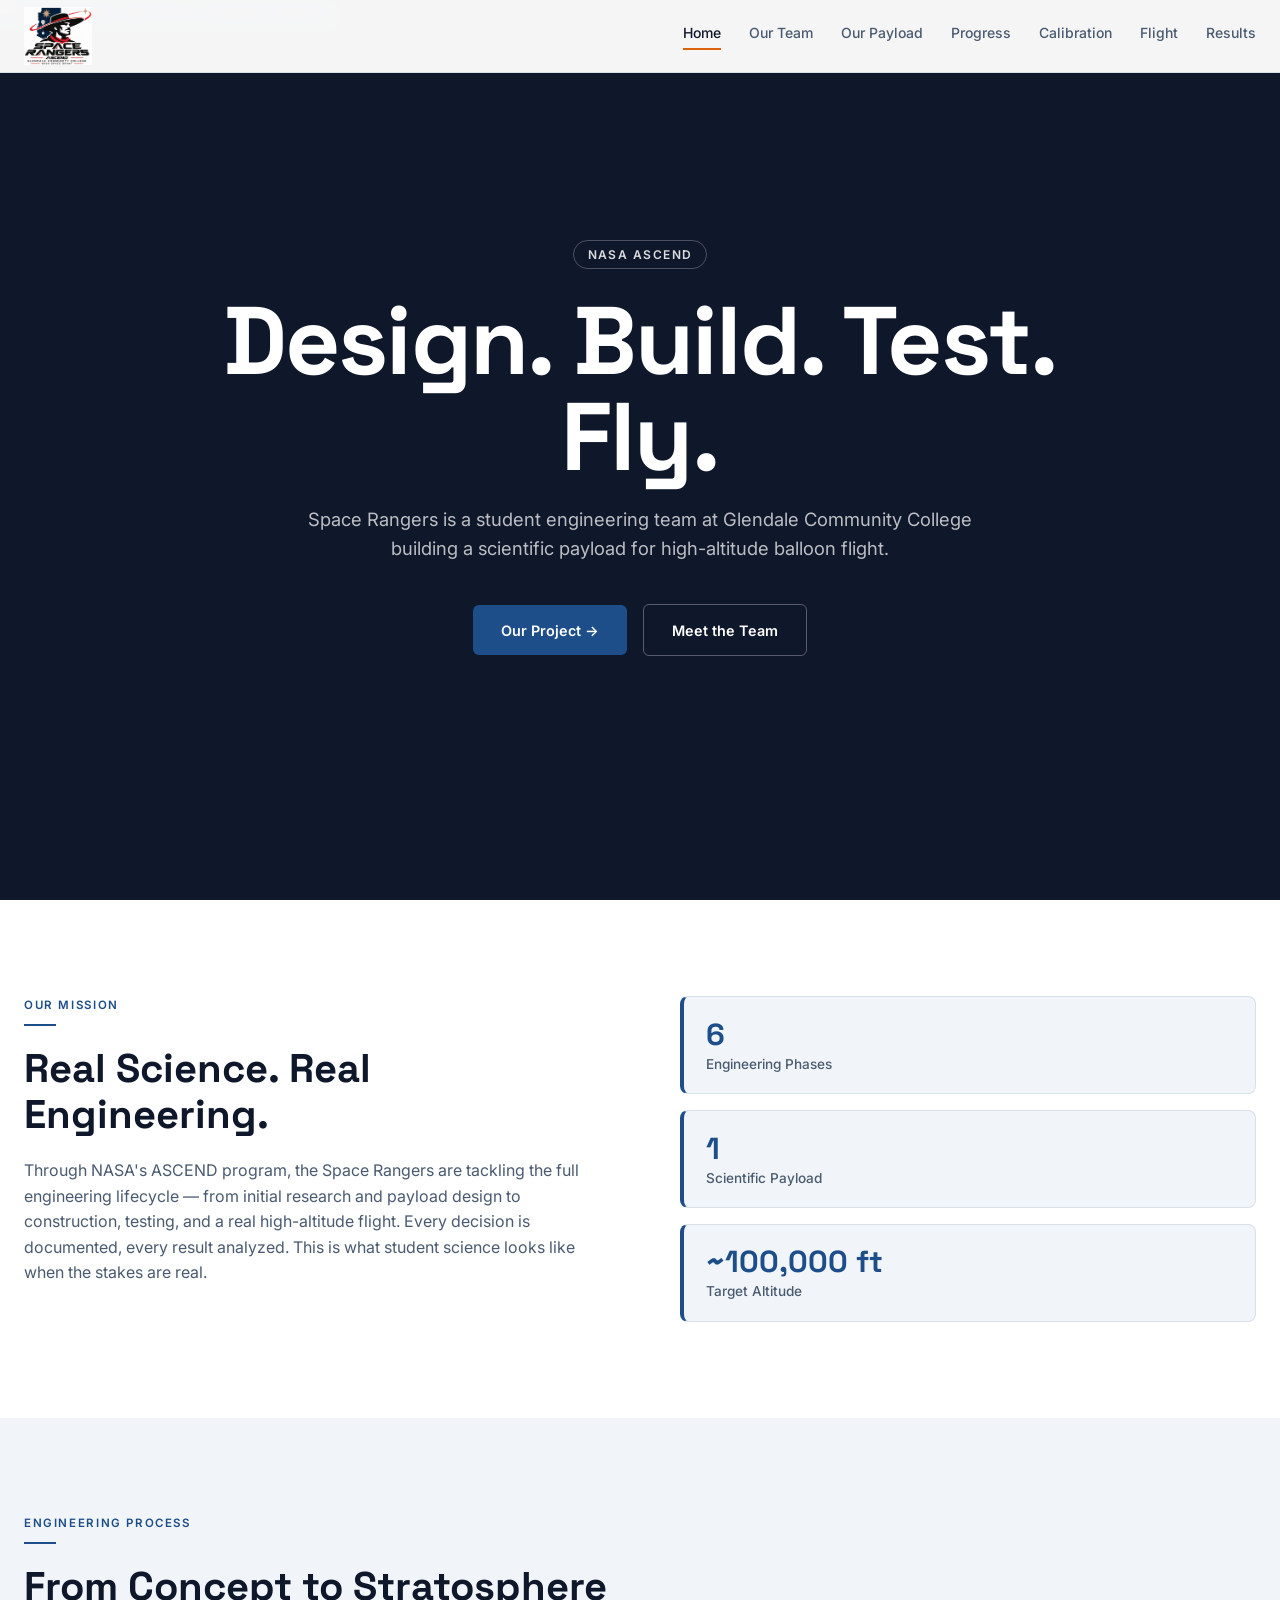
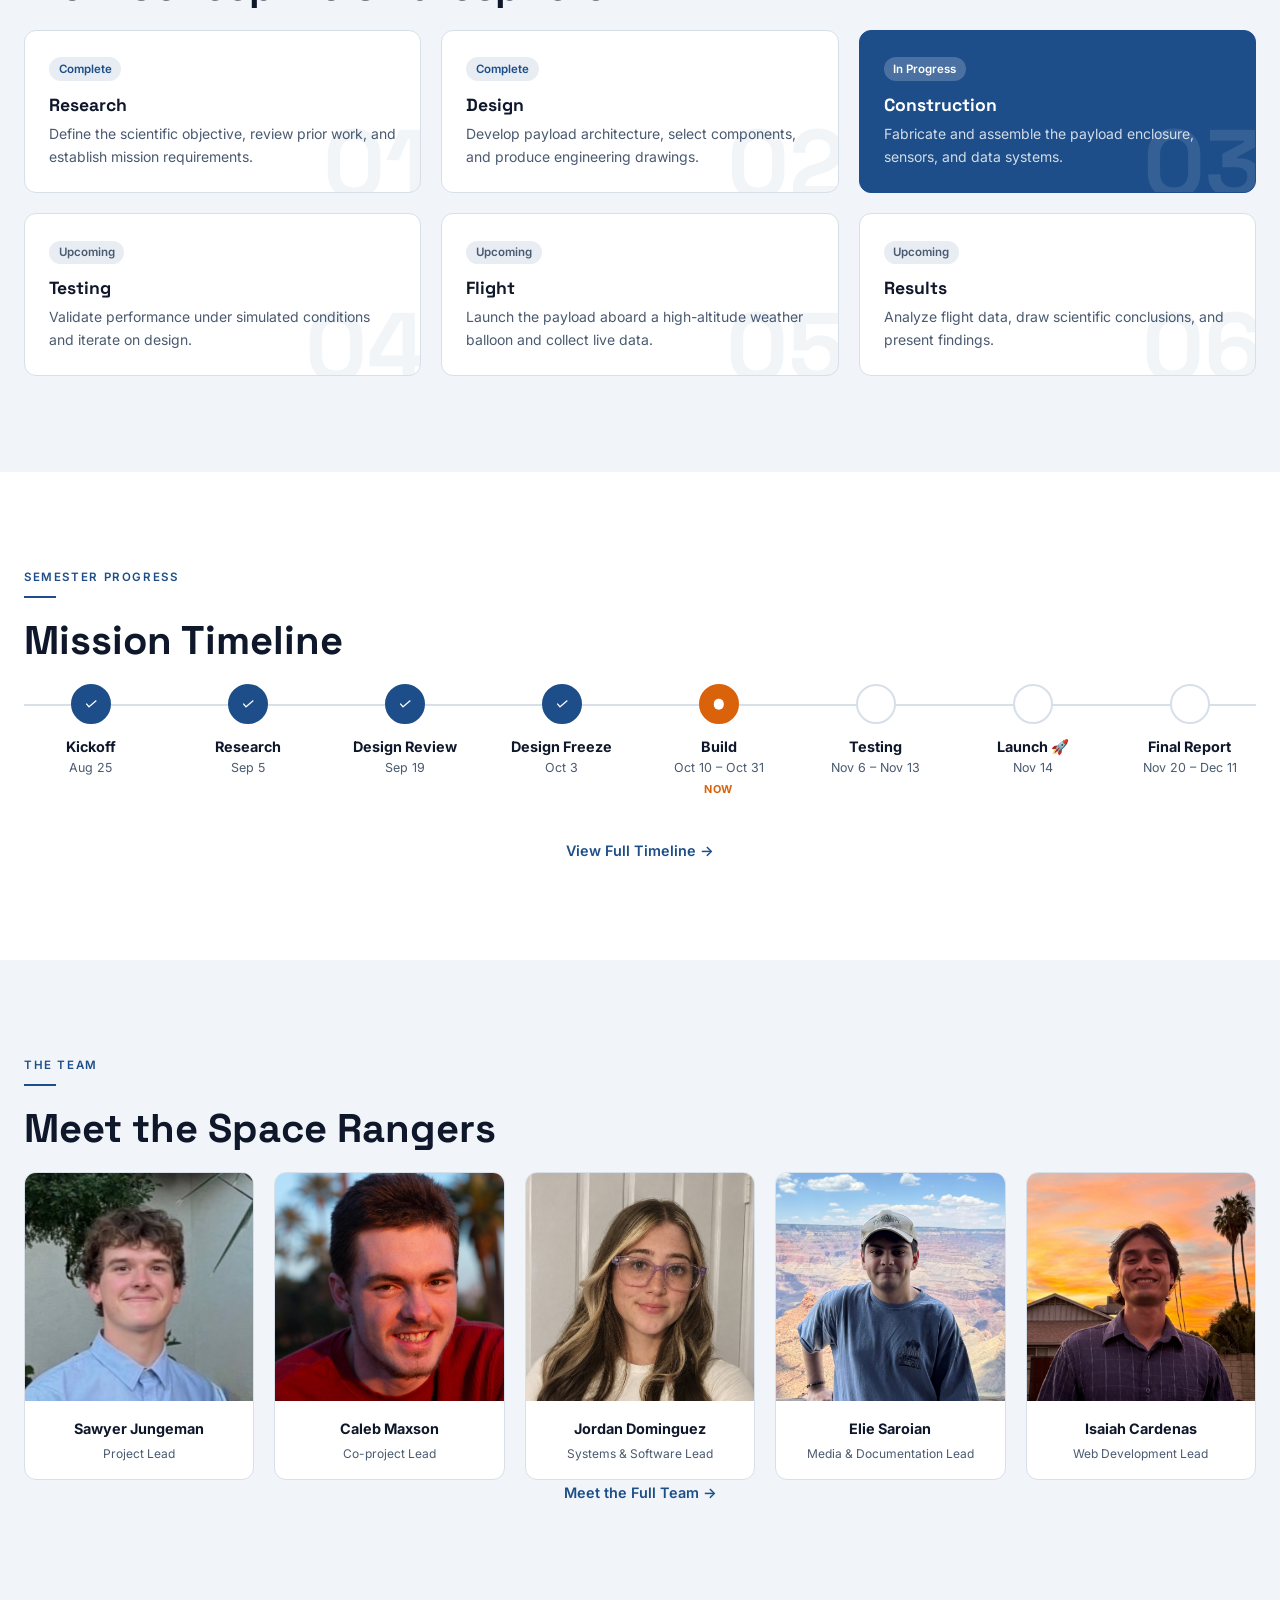
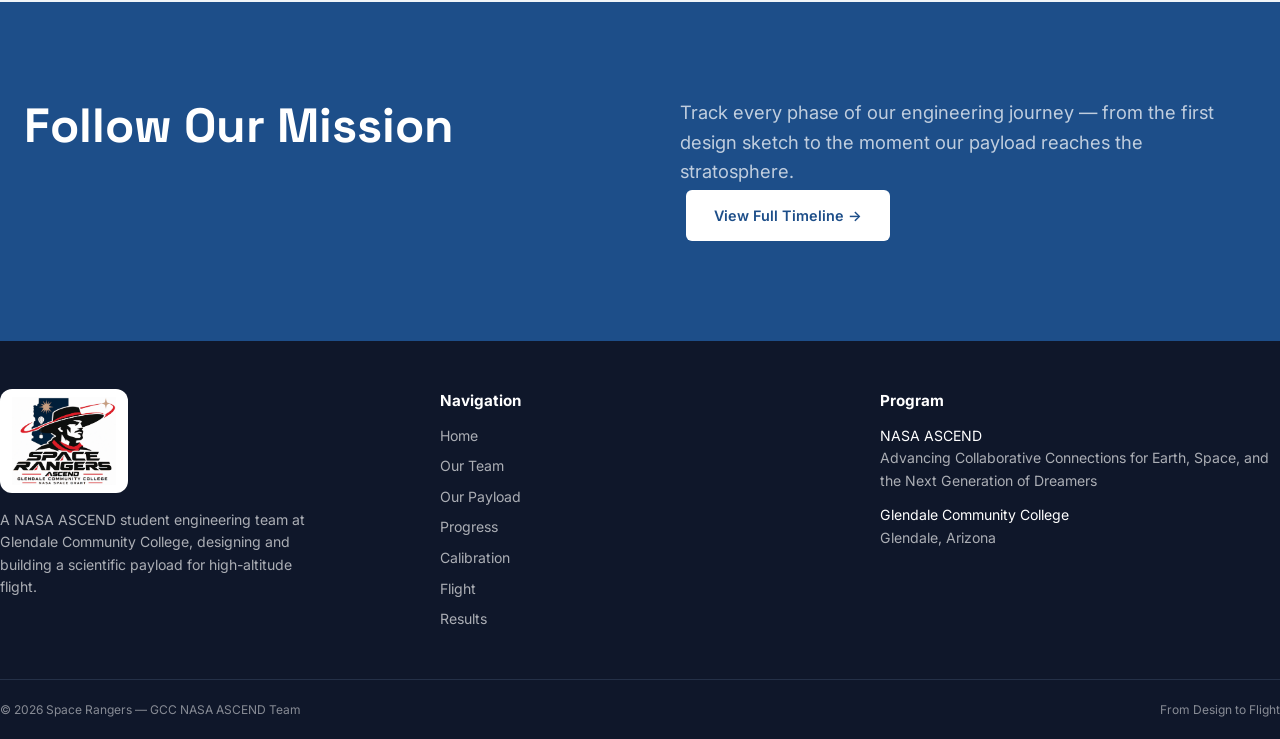
==== commit 0db51fa0: "Add files via upload and replace old index.html" ====
--- a/index.html
+++ b/index.html
@@ -1,189 +1,141 @@
 <!DOCTYPE html>
-
 <html lang="en">
 <head>
-<meta charset="utf-8"/>
-<meta content="width=device-width, initial-scale=1" name="viewport"/>
-<title>Space Rangers — NASA ASCEND Team at Glendale Community College</title>
-<meta content="Space Rangers is a NASA ASCEND student engineering team at Glendale Community College designing and building a scientific payload for high-altitude balloon flight." name="description"/>
-<meta content="Space Rangers — NASA ASCEND GCC" property="og:title"/>
-<meta content="From design to flight — follow our team's engineering journey through the NASA ASCEND program." property="og:description"/>
-<meta content="website" property="og:type"/>
-<meta content="https://gccazascendspacerangers.com/airo-assets/images/pages/home/hero" property="og:image"/>
-<meta content="summary_large_image" name="twitter:card"/>
-<meta content="https://gccazascendspacerangers.com/airo-assets/images/pages/home/hero" name="twitter:image"/>
-<link href="https://fonts.googleapis.com" rel="preconnect"/><link crossorigin="" href="https://fonts.gstatic.com" rel="preconnect"/>
-<link href="https://fonts.googleapis.com/css2?family=Inter:wght@400;500;600;700&amp;family=Space+Grotesk:wght@500;600;700&amp;display=swap" rel="stylesheet"/>
-<style>
-:root{--bg:#fff;--fg:#0f172a;--pri:#1d4e89;--sec:#f1f5f9;--mut:#e8edf3;--mf:#4a5a70;--acc:#d9620b;--bd:#d7dfe9;--navy:#0f172a;--nb:#243047;--h:'Space Grotesk','Inter',system-ui,sans-serif}
-*{box-sizing:border-box;margin:0}html{scroll-behavior:smooth}
-body{font-family:Inter,system-ui,sans-serif;color:var(--fg);background:var(--bg);line-height:1.6;-webkit-font-smoothing:antialiased}
-a{color:inherit;text-decoration:none}h1,h2,h3{font-family:var(--h);line-height:1.15}
-:focus-visible{outline:2px solid var(--acc);outline-offset:2px}
-.wrap{max-width:80rem;margin:0 auto;padding:0 1.5rem}.narrow{max-width:48rem}.narrow2{max-width:56rem}.center{text-align:center}.mx{margin-left:auto;margin-right:auto}
-header{position:fixed;inset:0 0 auto 0;z-index:50;background:rgba(255,255,255,.96);backdrop-filter:blur(8px);border-bottom:1px solid var(--bd)}
-header .wrap{height:4.5rem;display:flex;align-items:center;justify-content:space-between}
-.brand{color:#fff;display:flex;align-items:center}.brand img.logo{height:3.6rem;width:auto;display:block}
-nav.top{display:none;gap:1.75rem}nav.top a{color:var(--mf);font-size:.875rem;font-weight:500;padding-bottom:.2rem;border-bottom:2px solid transparent}nav.top a:hover{color:var(--fg)}nav.top a.on{color:var(--fg);border-bottom-color:var(--acc)}
-#burger{background:none;border:0;color:var(--fg);font-size:1.6rem;cursor:pointer;padding:.25rem .5rem}
-#mnav{display:none;flex-direction:column;gap:.75rem;padding:0 1.5rem 1rem}#mnav.open{display:flex}#mnav a{color:var(--mf);font-size:.9rem}#mnav a.on{color:var(--fg);font-weight:600}
-@media(min-width:1024px){nav.top{display:flex}#burger,#mnav{display:none!important}}
-.hero{position:relative;overflow:hidden;background:var(--navy);padding:8rem 0 5rem;color:#fff}
-.hero.full{min-height:100vh;display:flex;align-items:center;justify-content:center;padding:6rem 0}
-.hero-bg{position:absolute;inset:0;width:100%;height:100%;object-fit:cover;opacity:.2}.hero-bg.strong{opacity:1}
-.hero.full::after{content:"";position:absolute;inset:0;background:linear-gradient(rgba(15,23,42,.75),rgba(15,23,42,.85) 60%,rgba(15,23,42,.95))}
-.hero .wrap{position:relative;z-index:2}.hero.full .wrap{max-width:64rem}
-h1{font-size:clamp(2.25rem,6vw,3.75rem);font-weight:700;margin-bottom:1.25rem}h1.xl{font-size:clamp(3rem,9vw,6rem);letter-spacing:-.02em;line-height:1}
-.lead{color:rgba(255,255,255,.72);font-size:1.15rem;max-width:42rem}.lead.mx{margin-bottom:2.25rem}.lead.sm{font-size:.9rem;color:rgba(255,255,255,.5)}
-.pill{display:inline-block;padding:.25rem .85rem;border:1px solid rgba(255,255,255,.25);border-radius:99px;font-size:.75rem;font-weight:600;letter-spacing:.12em;text-transform:uppercase;color:rgba(255,255,255,.85);margin-bottom:1.5rem}
-.btn{display:inline-block;padding:.85rem 1.75rem;border-radius:6px;font-weight:600;font-size:.9rem;margin:.25rem .4rem;transition:.2s}
-.btn.primary{background:var(--pri);color:#fff}.btn.primary:hover{background:#17406f}.btn.ghost{border:1px solid rgba(255,255,255,.3);color:#fff}.btn.ghost:hover{background:rgba(255,255,255,.1)}.btn.light{background:#fff;color:var(--pri)}
-.sec{padding:6rem 0}.sec.alt{background:var(--sec)}.sec.alt2{background:var(--sec)}.sec.tight{padding:2rem 0}.sec.navy{background:var(--navy);color:#fff}.sec.cta{background:var(--pri);color:#fff}
-.eyebrow{font-size:.72rem;font-weight:600;letter-spacing:.14em;text-transform:uppercase;color:var(--pri);margin-bottom:.6rem}.acc{color:var(--acc)}.pri{color:var(--pri)}
-.bar{width:2rem;height:2px;background:var(--pri);margin:0 0 1.25rem}.bar.acc-bg{background:var(--acc)}.bar.mx{margin:0 auto 1.5rem;width:3rem}
-h2{font-size:clamp(1.75rem,4vw,2.5rem);font-weight:700;margin-bottom:1.25rem}h2.md{font-size:clamp(1.5rem,3vw,2rem)}h2.white,.white{color:#fff}h2.big2{font-size:clamp(2rem,5vw,3rem)}
-h3{font-size:1.1rem;font-weight:700;margin-bottom:.5rem}h3.lg{font-size:1.3rem}
-.muted{color:var(--mf)}.sec.navy .muted{color:rgba(255,255,255,.6)}.sm{font-size:.85rem}.lg{font-size:1.1rem}.italic{font-style:italic}.big3{font-size:clamp(1.2rem,3vw,1.6rem);font-family:var(--h);font-weight:700}.grow{flex:1}
-.two{display:grid;gap:3rem;grid-template-columns:1fr}@media(min-width:1024px){.two{grid-template-columns:1fr 1fr;gap:5rem}.two.mid{align-items:center}.two.top{align-items:start}.alt-row.flip>:first-child{order:2}}
-.grid2,.grid3,.grid5{display:grid;gap:1.25rem;grid-template-columns:1fr}
-@media(min-width:768px){.grid2{grid-template-columns:1fr 1fr}.grid3{grid-template-columns:1fr 1fr}}@media(min-width:1024px){.grid3{grid-template-columns:repeat(3,1fr)}}
-.grid5{grid-template-columns:repeat(2,1fr)}@media(min-width:640px){.grid5{grid-template-columns:repeat(3,1fr)}}@media(min-width:1024px){.grid5{grid-template-columns:repeat(5,1fr)}}
-.grid2.tight{gap:.75rem;margin:1.25rem 0}.stack{display:flex;flex-direction:column;gap:4rem}
-.card{background:#fff;border:1px solid var(--bd);border-radius:12px;padding:1.5rem;position:relative;overflow:hidden}.card.nopad{padding:0}.card .pad{padding:1.25rem}
-.sec.alt .card{background:#fff}.card.dark{background:rgba(15,23,42,.6);border-color:var(--nb);color:rgba(255,255,255,.75);font-size:.9rem}
-.card.phase{transition:transform .25s}.card.phase:hover{transform:translateY(-4px)}.card.phase.active{background:var(--pri);border-color:var(--pri);color:#fff}.card.phase.active p{color:rgba(255,255,255,.8)}
-.card.phase p{font-size:.875rem;color:var(--mf)}.card.phase .big{position:absolute;right:-.5rem;bottom:-1.25rem;font:700 6rem var(--h);color:rgba(29,78,137,.06);line-height:1}.card.phase.active .big{color:rgba(255,255,255,.1)}
-.card.act{border-color:rgba(217,98,11,.45);background:rgba(217,98,11,.04)}
-.badge{display:inline-block;font-size:.72rem;font-weight:600;padding:.15rem .6rem;border-radius:99px;margin-bottom:.9rem}
-.badge.complete{background:rgba(29,78,137,.1);color:var(--pri)}.badge.active{background:rgba(217,98,11,.12);color:var(--acc)}.badge.upcoming{background:var(--mut);color:var(--mf)}
-.card.phase.active .badge{background:rgba(255,255,255,.2);color:#fff}
-.stats{display:grid;gap:1rem}.stat{display:flex;flex-direction:column;border:1px solid var(--bd);border-left:4px solid var(--pri);background:var(--sec);border-radius:8px;padding:1.1rem 1.4rem}
-.stat b{font:700 1.9rem var(--h);color:var(--pri)}.stat span{font-size:.85rem;color:var(--mf);font-weight:500}.stat.c{border-left:1px solid var(--bd);text-align:center;border-radius:12px}.stat.c b{font-size:1.5rem}
-.strip{display:grid;gap:1.5rem;position:relative;margin-bottom:2.5rem}@media(min-width:768px){.strip{grid-template-columns:repeat(8,1fr)}.strip::before{content:"";position:absolute;top:1.25rem;left:0;right:0;height:2px;background:var(--bd)}}
-.ms{display:flex;flex-direction:column;align-items:center;text-align:center;position:relative}.ms b{font-size:.9rem}.ms .now{font-style:normal;font-size:.68rem;font-weight:700;letter-spacing:.08em;text-transform:uppercase;color:var(--acc);margin-top:.15rem}.ms span{font-size:.78rem;color:var(--mf)}
-.dot{display:inline-block;width:2.5rem;height:2.5rem;border-radius:50%;border:2px solid var(--bd);background:#fff;margin-bottom:.7rem;position:relative;z-index:2}
-.dot.complete{background:var(--pri);border-color:var(--pri)}.dot.active{background:var(--acc);border-color:var(--acc)}
-.dot.complete::after{content:"✓";color:#fff;position:absolute;inset:0;display:flex;align-items:center;justify-content:center;font-size:.95rem}
-.dot.active::after{content:"";position:absolute;width:.65rem;height:.65rem;background:#fff;border-radius:50%;top:50%;left:50%;transform:translate(-50%,-50%)}
-.dot.sm{width:.55rem;height:.55rem;border-width:0;margin:0 .4rem 0 0;vertical-align:middle;background:var(--bd)}.dot.sm.active{background:var(--acc)}.dot.sm.complete{background:var(--pri)}.dot.sm::after{display:none}
-.link{color:var(--pri);font-weight:600;font-size:.9rem}.link:hover{opacity:.8}
-.member{text-align:center;padding:0}.member b{display:block;font-size:.9rem;padding:1rem 1rem 0}.member span{display:block;font-size:.75rem;color:var(--mf);padding:.25rem 1rem 1rem}
-.ph-av{width:100%;aspect-ratio:1;background:var(--mut);display:flex;align-items:center;justify-content:center;overflow:hidden}.ph-av img{width:100%;height:100%;object-fit:cover;object-position:top}
-.member-full{display:flex;flex-direction:column}.ph-av.lg{width:5rem;height:5rem;border-radius:50%;border:2px solid var(--bd);margin-bottom:1.25rem;flex:none}
-.meta{border-top:1px solid var(--bd);margin-top:1rem;padding-top:1rem;font-size:.78rem;color:var(--mf)}.meta b{color:var(--fg)}
-.tag{display:inline-block;font-size:.72rem;font-weight:600;padding:.15rem .6rem;border-radius:99px;background:rgba(29,78,137,.1);color:var(--pri);margin-bottom:.75rem}
-.callout{margin-top:1.5rem;padding:1.25rem;border-radius:12px;background:var(--sec);border:1px solid var(--bd)}.callout.acc-l{border-left:4px solid var(--acc)}
-.rows{display:flex;flex-direction:column;gap:.75rem}.row{display:flex;gap:.6rem;align-items:flex-start;padding:1rem;background:#fff;border:1px solid var(--bd);border-radius:8px;font-size:.9rem}.row .dot{margin-top:.5rem;flex:none}
-.ph{border:2px dashed var(--bd);background:var(--sec);border-radius:12px;color:var(--mf);font-size:.85rem;text-align:center;padding:3.5rem 1.5rem;min-height:12rem;display:flex;align-items:center;justify-content:center}.card .ph{border:0;border-bottom:1px solid var(--bd);border-radius:0;min-height:0;padding:2.5rem 1rem}.ph.sm{min-height:0;padding:1.5rem;margin-top:1.25rem;font-size:.85rem}
-.timeline .entry{display:flex;gap:2rem;margin-bottom:2rem;position:relative}.timeline .entry>.dot.big{display:none}
-@media(min-width:768px){.timeline::before{content:"";position:absolute;left:1.25rem;top:1.5rem;bottom:1.5rem;width:2px;background:var(--bd)}.timeline{position:relative}.timeline .entry>.dot.big{display:inline-block;flex:none;margin-top:.25rem}}
-.timeline .card{flex:1}.meta-row{display:flex;flex-wrap:wrap;gap:.75rem;align-items:center;margin-bottom:.5rem}.meta-row .badge{margin:0}
-.box{background:var(--sec);border:1px solid var(--bd);border-radius:8px;padding:.85rem}.box b{font-size:.78rem;display:block;margin-bottom:.25rem}.box p{font-size:.85rem;color:var(--mf)}
-.photos{display:grid;grid-template-columns:repeat(2,1fr);gap:.5rem;margin-top:.5rem}@media(min-width:768px){.photos{grid-template-columns:repeat(3,1fr)}}.photos img{width:100%;height:10rem;object-fit:cover;border-radius:8px}
-.numrow{display:flex;align-items:center;gap:.75rem;margin-bottom:1rem}.num{display:inline-flex;align-items:center;justify-content:center;width:2rem;height:2rem;border-radius:8px;background:var(--pri);color:#fff;font:700 .75rem var(--h);margin-bottom:1rem}.numrow .num{margin:0}.numrow .eyebrow{margin:0}
-.banner{margin-top:4rem;background:var(--navy);border-radius:12px;padding:1.5rem;display:flex;flex-wrap:wrap;gap:1rem;align-items:center;justify-content:space-between}.banner .date{color:#fff;font:700 1.6rem var(--h)}.banner .eyebrow{margin-bottom:.2rem}
-.acc-pill{background:rgba(217,98,11,.2);border-color:rgba(217,98,11,.4);color:#f4a15c;margin:0}
-.pstrip{display:none;align-items:center;margin-bottom:3rem;overflow-x:auto}@media(min-width:768px){.pstrip{display:flex}}.pitem{display:flex;flex-direction:column;align-items:center;gap:.5rem;padding:0 1rem;font-size:.75rem;font-weight:600;white-space:nowrap}.pitem .dot{margin:0}.line{width:2rem;height:2px;background:var(--bd);flex:none}
-.row-card{display:flex;gap:1rem;align-items:center}.row-card .dot{flex:none;margin:0}.quote{margin-top:4rem}
-footer{background:var(--navy);color:rgba(255,255,255,.65);font-size:.88rem}footer .cols{display:grid;gap:2.5rem;padding:3rem 0;grid-template-columns:1fr}@media(min-width:768px){footer .cols{grid-template-columns:repeat(3,1fr)}}
-footer h4{color:#fff;font-size:.95rem;margin-bottom:.75rem}footer ul{list-style:none;padding:0;display:flex;flex-direction:column;gap:.5rem}footer a:hover{color:#fff}footer p.w{color:#fff}
-footer .brand img.logo{height:6.5rem;background:#fff;border-radius:12px;padding:.5rem .75rem}footer .legal{border-top:1px solid var(--nb);padding:1.25rem 0;font-size:.75rem;color:rgba(255,255,255,.5);display:flex;flex-wrap:wrap;justify-content:space-between;gap:.25rem}
-@media(prefers-reduced-motion:reduce){*{transition:none!important;scroll-behavior:auto!important}}
-</style>
-<style>.eq{font-size:1.18rem;font-weight:700;overflow-wrap:anywhere;line-height:1.6}.page .entry{margin-bottom:20px}.page .card h3{margin-top:0}</style></head>
-<body>
-<header><div class="wrap"><a aria-label="Space Rangers home" class="brand" href="#/"><img alt="Space Rangers ASCEND — Glendale Community College NASA Space Grant" class="logo" data-logo=""/></a>
-<nav aria-label="Main" class="top"><a data-p="home" href="#/">Home</a><a data-p="team" href="#/team">Our Team</a><a data-p="payload" href="#/payload">Our Payload</a><a data-p="progress" href="#/progress">Progress</a><a data-p="calibration" href="#/calibration">Calibration</a><a data-p="flight" href="#/flight">Flight</a><a data-p="results" href="#/results">Results</a></nav><button aria-expanded="false" aria-label="Open menu" id="burger">☰</button></div><nav aria-label="Mobile" id="mnav"><a data-p="home" href="#/">Home</a><a data-p="team" href="#/team">Our Team</a><a data-p="payload" href="#/payload">Our Payload</a><a data-p="progress" href="#/progress">Progress</a><a data-p="calibration" href="#/calibration">Calibration</a><a data-p="flight" href="#/flight">Flight</a><a data-p="results" href="#/results">Results</a></nav></header>
-<main class="page" hidden="" id="p-home">
-<section class="hero full"><img alt="High-altitude view from a weather balloon" class="hero-bg strong" data-img="pages/home/hero"/>
-<div class="wrap center"><p class="pill">NASA ASCEND</p><h1 class="xl">Design. Build. Test. Fly.</h1>
-<p class="lead mx">Space Rangers is a student engineering team at Glendale Community College building a scientific payload for high-altitude balloon flight.</p>
-<p><a class="btn primary" href="#/payload">Our Project →</a> <a class="btn ghost" href="#/team">Meet the Team</a></p></div></section>
-<section class="sec"><div class="wrap two"><div><p class="eyebrow">Our Mission</p><div class="bar"></div><h2>Real Science. Real Engineering.</h2><p class="muted">Through NASA's ASCEND program, the Space Rangers are tackling the full engineering lifecycle — from initial research and payload design to construction, testing, and a real high-altitude flight. Every decision is documented, every result analyzed. This is what student science looks like when the stakes are real.</p></div><div class="stats"><div class="stat"><b>6</b><span>Engineering Phases</span></div><div class="stat"><b>1</b><span>Scientific Payload</span></div><div class="stat"><b>~100,000 ft</b><span>Target Altitude</span></div></div></div></section>
-<section class="sec alt"><div class="wrap"><p class="eyebrow">Engineering Process</p><div class="bar"></div><h2>From Concept to Stratosphere</h2><div class="grid3"><div class="card phase complete"><span class="big">01</span><span class="badge complete">Complete</span><h3>Research</h3><p>Define the scientific objective, review prior work, and establish mission requirements.</p></div><div class="card phase complete"><span class="big">02</span><span class="badge complete">Complete</span><h3>Design</h3><p>Develop payload architecture, select components, and produce engineering drawings.</p></div><div class="card phase active"><span class="big">03</span><span class="badge active">In Progress</span><h3>Construction</h3><p>Fabricate and assemble the payload enclosure, sensors, and data systems.</p></div><div class="card phase upcoming"><span class="big">04</span><span class="badge upcoming">Upcoming</span><h3>Testing</h3><p>Validate performance under simulated conditions and iterate on design.</p></div><div class="card phase upcoming"><span class="big">05</span><span class="badge upcoming">Upcoming</span><h3>Flight</h3><p>Launch the payload aboard a high-altitude weather balloon and collect live data.</p></div><div class="card phase upcoming"><span class="big">06</span><span class="badge upcoming">Upcoming</span><h3>Results</h3><p>Analyze flight data, draw scientific conclusions, and present findings.</p></div></div></div></section>
-<section class="sec"><div class="wrap"><p class="eyebrow">Semester Progress</p><div class="bar"></div><h2>Mission Timeline</h2><div class="strip"><div class="ms"><i class="dot complete"></i><b>Kickoff</b><span>Aug 25</span></div><div class="ms"><i class="dot complete"></i><b>Research</b><span>Sep 5</span></div><div class="ms"><i class="dot complete"></i><b>Design Review</b><span>Sep 19</span></div><div class="ms"><i class="dot active"></i><b>Design Freeze</b><span>Oct 3</span><em class="now">Now</em></div><div class="ms"><i class="dot upcoming"></i><b>Build</b><span>Oct 10 – Oct 31</span></div><div class="ms"><i class="dot upcoming"></i><b>Testing</b><span>Nov 6 – Nov 13</span></div><div class="ms"><i class="dot upcoming"></i><b>Launch 🚀</b><span>Nov 14</span></div><div class="ms"><i class="dot upcoming"></i><b>Final Report</b><span>Nov 20 – Dec 11</span></div></div>
-<p class="center"><a class="link" href="#/progress">View Full Timeline →</a></p></div></section>
-<section class="sec alt"><div class="wrap"><p class="eyebrow">The Team</p><div class="bar"></div><h2>Meet the Space Rangers</h2><div class="grid5"><div class="card member"><div class="ph-av"><img alt="Sawyer Jungeman" data-img="team/sawyer"/></div><b>Sawyer Jungeman</b><span>Project Lead</span></div><div class="card member"><div class="ph-av"><img alt="Caleb Maxson" data-img="team/caleb"/></div><b>Caleb Maxson</b><span>Co-project Lead</span></div><div class="card member"><div class="ph-av"><img alt="Jordan Dominguez" data-img="team/jordan"/></div><b>Jordan Dominguez</b><span>Systems &amp; Software Lead</span></div><div class="card member"><div class="ph-av"><img alt="Elie Saroian" data-img="team/elie"/></div><b>Elie Saroian</b><span>Media &amp; Documentation Lead</span></div><div class="card member"><div class="ph-av"><img alt="Isaiah Cardenas" data-img="team/isaiah"/></div><b>Isaiah Cardenas</b><span>Web Development Lead</span></div></div>
-<p class="center"><a class="link" href="#/team">Meet the Full Team →</a></p></div></section>
-<section class="sec cta"><div class="wrap two"><h2 class="white big2">Follow Our Mission</h2><div><p class="lead">Track every phase of our engineering journey — from the first design sketch to the moment our payload reaches the stratosphere.</p><a class="btn light" href="#/progress">View Full Timeline →</a></div></div></section></main><main class="page" hidden="" id="p-team"><section class="hero"><img alt="" aria-hidden="true" class="hero-bg" data-img="pages/team/hero"/><div class="wrap"><p class="eyebrow acc">The Team</p><div class="bar acc-bg"></div>
-<h1>Meet the Space Rangers</h1><p class="lead">A group of Glendale Community College students united by curiosity, engineering, and the drive to send something to the stratosphere.</p></div></section>
-<section class="sec"><div class="wrap narrow"><p class="eyebrow">About Us</p><div class="bar"></div><h2>Who We Are</h2><p class="muted lg">The Space Rangers are a team of engineering and computer science students at Glendale Community College participating in NASA's ASCEND program — Aerospace STEM Challenges to Educate New Discoverers. Through ASCEND, we work together on a hands-on aerospace engineering project where we design, build, test, and prepare a scientific payload for a high-altitude weather balloon flight. Our team works with electronics, programming, data collection, system design, and payload construction while developing real-world engineering and problem-solving skills.</p></div></section>
-<section class="sec alt"><div class="wrap"><p class="eyebrow">Team Members</p><div class="bar"></div><h2>The Crew</h2><div class="grid3"><div class="card member-full"><div class="ph-av lg"><img alt="Sawyer Jungeman" data-img="team/sawyer"/></div><span class="eyebrow">Project Lead</span><h3>Sawyer Jungeman</h3><p class="muted grow">Leads the team by coordinating the overall project, managing timelines, and keeping everyone informed and on track. He enjoys solving problems, bringing the team together, and helping turn ideas into solutions.</p><div class="meta"><p><b>Major:</b> Mechanical Engineering</p><p><b>Fun fact:</b> Enjoys spending time outdoors.</p></div></div><div class="card member-full"><div class="ph-av lg"><img alt="Caleb Maxson" data-img="team/caleb"/></div><span class="eyebrow">Co-project Lead</span><h3>Caleb Maxson</h3><p class="muted grow">Supports the Project Lead in coordinating the team, keeping the project on track, and helping with planning. Caleb plans to transfer to ASU and hopes to one day work in the space industry.</p><div class="meta"><p><b>Major:</b> Aerospace Engineering</p><p><b>Fun fact:</b> His middle name is Owen, and he shares it with his dad!</p></div></div><div class="card member-full"><div class="ph-av lg"><img alt="Jordan Dominguez" data-img="team/jordan"/></div><span class="eyebrow">Systems &amp; Software Lead</span><h3>Jordan Dominguez</h3><p class="muted grow">Manages the team’s software, digital systems, and technical development. She has a passion for programming and a strong curiosity about how software and code interact with the physical world.</p><div class="meta"><p><b>Major:</b> Computer Science</p><p><b>Fun fact:</b> Loves playing pickleball and working out in her free time.</p></div></div><div class="card member-full"><div class="ph-av lg"><img alt="Elie Saroian" data-img="team/elie"/></div><span class="eyebrow">Media &amp; Documentation Lead</span><h3>Elie Saroian</h3><p class="muted grow">Captures photos and documents the team’s progress throughout the project. He attends GCC and ASU concurrently and is excited to learn, contribute, and be part of the ASCEND team this year.</p><div class="meta"><p><b>Major:</b> Electrical Engineering</p><p><b>Fun fact:</b> Likes to play videogames and listen to music in his free time.</p></div></div><div class="card member-full"><div class="ph-av lg"><img alt="Isaiah Cardenas" data-img="team/isaiah"/></div><span class="eyebrow">Web Development Lead</span><h3>Isaiah Cardenas</h3><p class="muted grow">Designs and maintains the team’s website while documenting our progress throughout the project. He is also focused on learning, growing, and developing the skills and mindset of an engineer.</p><div class="meta"><p><b>Major:</b> Civil Engineering</p><p><b>Fun fact:</b> Loves sports, especially basketball, and enjoys spending time with good friends.</p></div></div></div></div></section>
-<section class="sec alt2"><div class="wrap"><p class="eyebrow">Our Motivation</p><div class="bar"></div><h2>Why ASCEND?</h2><p class="muted narrow">We joined the NASA ASCEND program because it offers something most college courses can't — a real engineering challenge with real stakes.</p><div class="grid2"><div class="card"><h3><i class="dot active sm"></i> Real Engineering Experience</h3><p class="muted">ASCEND gives us the chance to go through the full engineering design process.</p></div><div class="card"><h3><i class="dot active sm"></i> NASA Mentorship</h3><p class="muted">Working within the NASA ASCEND framework connects us to professional engineers.</p></div><div class="card"><h3><i class="dot active sm"></i> Scientific Contribution</h3><p class="muted">Our payload will collect real atmospheric data at altitudes most people never reach.</p></div><div class="card"><h3><i class="dot active sm"></i> Team Growth</h3><p class="muted">Engineering is a team sport. ASCEND teaches us how to collaborate under pressure.</p></div></div></div></section>
-<section class="sec"><div class="wrap"><p class="eyebrow">Faculty</p><div class="bar"></div><h2>Faculty Advisors</h2><div class="grid2"><div class="card adv"><span class="eyebrow">NASA ASCEND Program Advisor</span><h3>Dr. Tim Frank</h3><p class="muted sm">Glendale Community College</p><p class="muted">Our faculty advisor guides the Space Rangers through the NASA ASCEND program, providing mentorship and technical guidance throughout every phase.</p></div><div class="card adv"><span class="eyebrow">Faculty Advisor</span><h3>Rick Sparber</h3><p class="muted sm">Glendale Community College</p><p class="muted">Rick Sparber brings valuable expertise and support to the Space Rangers team, helping guide students through the challenges of real-world engineering.</p></div></div></div></section></main><main class="page" hidden="" id="p-payload"><section class="hero"><div class="wrap"><p class="eyebrow acc">Our Payload</p><div class="bar acc-bg"></div><h1>Our Payload</h1><p class="lead">The equipment we are connecting, testing, and preparing for our high-altitude balloon flight.</p></div></section><section class="sec"><div class="wrap"><p class="eyebrow">Space Rangers</p><div class="bar"></div><h2>Our Mission</h2><p class="muted lg">We are building a small science payload to measure temperature, air pressure, and acceleration during a high-altitude balloon flight. Our Flight Data Recorder (FDR) collects sensor readings, and a RunCam records video. We will review the recorded information after the flight.</p></div></section><section class="sec"><div class="wrap"><p class="eyebrow">Space Rangers</p><div class="bar"></div><h2>Our Equipment</h2><div class="grid3"><div class="card" style="padding:24px"><h3>Flight Data Recorder (FDR)</h3><p class="muted">Uses an RP2040 dual-core microcontroller and stores recorded sensor data in EEPROM memory.</p></div><div class="card" style="padding:24px"><h3>Temperature Sensors</h3><p class="muted">T1 measures temperature inside the payload and T2 measures temperature outside.</p></div><div class="card" style="padding:24px"><h3>Pressure Sensor</h3><p class="muted">Measures air pressure, which changes as the balloon gains altitude.</p></div><div class="card" style="padding:24px"><h3>Accelerometer</h3><p class="muted">Measures acceleration along the X and Y axes.</p></div><div class="card" style="padding:24px"><h3>RunCam</h3><p class="muted">Records video. It is powered by our system and is not connected to the I2C communication lines.</p></div><div class="card" style="padding:24px"><h3>Battery and Regulators</h3><p class="muted">The battery powers our equipment through 3V and 5V regulators. We have tested voltage readings.</p></div><div class="card" style="padding:24px"><h3>Circuit Board</h3><p class="muted">Our team etched, drilled, and assembled a circuit board. We did not design the original PCB.</p></div><div class="card" style="padding:24px"><h3>Foamboard Housing</h3><p class="muted">A lightweight box will hold and protect our equipment during the flight.</p></div><div class="card" style="padding:24px"><h3>External LED and Voltage Monitor</h3><p class="muted">The system diagram includes an external LED and a voltage monitor to help us check the equipment.</p></div></div></div></section><section class="sec"><div class="wrap"><p class="eyebrow">Space Rangers</p><div class="bar"></div><h2>What We Plan to Measure</h2><div class="grid3"><div class="card" style="padding:24px"><h3>Inside and outside temperature</h3><p class="muted">Compare the temperatures inside and outside our payload.</p></div><div class="card" style="padding:24px"><h3>Air pressure</h3><p class="muted">See how pressure changes as the balloon rises.</p></div><div class="card" style="padding:24px"><h3>Acceleration</h3><p class="muted">Observe acceleration along two axes during the flight.</p></div></div><p class="muted">We are not measuring humidity or ground speed as part of this sensor setup.</p></div></section></main><main class="page" hidden="" id="p-calibration"><section class="hero"><div class="wrap"><p class="eyebrow acc">Our Testing</p><div class="bar acc-bg"></div><h1>Sensor Calibration</h1><p class="lead">How we turn voltage readings from our sensors into measurements we can understand.</p></div></section><section class="sec"><div class="wrap"><p class="eyebrow">Space Rangers</p><div class="bar"></div><h2>What Is Calibration?</h2><p class="muted lg">A sensor gives the FDR an electrical reading. Calibration helps us convert that reading into a useful measurement, such as temperature, pressure, or acceleration. Our team checked voltages and took measurements to work out the equations below.</p></div></section><section class="sec"><div class="wrap"><p class="eyebrow">Space Rangers</p><div class="bar"></div><h2>Our Five Equations</h2><div class="grid2"><div class="card" style="padding:24px"><h3>Inside Temperature — T1</h3><p class="eq">T₁(v₀) = (v₀ − 0.457143) / 0.0108571</p><p class="muted">FDR port V0</p></div><div class="card" style="padding:24px"><h3>Outside Temperature — T2</h3><p class="eq">T₂(v₁) = (v₁ − 0.446471) / 0.0116286</p><p class="muted">FDR port V1</p></div><div class="card" style="padding:24px"><h3>Air Pressure — P</h3><p class="eq">P(v₄) = 3.745 × v₄ − 1.2645</p><p class="muted">FDR port V4</p></div><div class="card" style="padding:24px"><h3>X-Axis Acceleration — Ax</h3><p class="eq">Ax(v₅) = (v₅ − 1.73) / 0.14</p><p class="muted">FDR port V5</p></div><div class="card" style="padding:24px"><h3>Y-Axis Acceleration — Ay</h3><p class="eq">Ay(v₆) = (v₆ − 1.5625) / 0.1165</p><p class="muted">FDR port V6</p></div></div><p class="muted">In these equations, v means the voltage measured at the numbered FDR port. The output units should be confirmed against our team’s calibration notes.</p></div></section><section class="sec"><div class="wrap"><p class="eyebrow">Space Rangers</p><div class="bar"></div><h2>Why This Matters</h2><p class="muted lg">After the flight, we can use these equations to understand the numbers recorded by the FDR. We will also check that our readings make sense before launch.</p></div></section></main><main class="page" hidden="" id="p-progress"><section class="hero"><div class="wrap"><p class="eyebrow acc">Project Progress</p><div class="bar acc-bg"></div>
-<h1>Progress Log</h1><p class="lead">A week-by-week record of our work — what we built, what we learned, and what comes next.</p></div></section><section class="sec"><div class="wrap narrow2 timeline"><div class="entry"><i class="dot complete big"></i><div class="card">
-<div class="meta-row"><span class="badge complete">Complete</span><b class="pri">Week 1</b><span class="muted sm">August 28, 2026</span></div>
-<h3 class="lg">Getting Started with NASA ASCEND</h3><p class="muted">Our first week of NASA ASCEND focused on introducing the project, forming our team, and learning about the Flight Data Recorder (FDR) that will be used as part of the payload. We were introduced to the expectations for the semester and began learning about the process of building and testing hardware for a high-altitude balloon project.</p>
-<div class="grid2 tight"><div class="box"><b class="pri">What We Accomplished</b><p>We formed our NASA ASCEND team, learned about the Flight Data Recorder, and assigned our initial team responsibilities, including leadership, media, and website development.</p></div><div class="box"><b class="acc">Problems Encountered</b><p>As a new team, we were still getting familiar with the project, the equipment, and how our different responsibilities would work together.</p></div>
-<div class="box"><b>What We Learned</b><p>We learned more about the purpose of the Flight Data Recorder and what would be expected of us as an ASCEND team.</p></div><div class="box"><b class="muted">Next Steps</b><p>Begin working with the electronics and circuit boards, learn the manufacturing process, and continue developing our team and project website.</p></div></div><div class="ph sm">Add photos for Week 1 here</div></div></div><div class="entry"><i class="dot complete big"></i><div class="card">
-<div class="meta-row"><span class="badge complete">Complete</span><b class="pri">Week 2</b><span class="muted sm">September 4, 2026</span></div>
-<h3 class="lg">Creating Our First Circuit Boards</h3><p class="muted">This week, we began learning how circuit boards are made and worked in the chemistry lab to create our first etched boards. Our first attempt did not turn out as expected, which gave us an opportunity to identify problems and learn from the process.</p>
-<div class="grid2 tight"><div class="box"><b class="pri">What We Accomplished</b><p>We went into the chemistry lab and etched our first circuit boards. We also continued learning about the Flight Data Recorder and began developing our hands-on electronics skills.</p></div><div class="box"><b class="acc">Problems Encountered</b><p>Our first etched circuit boards did not turn out well enough for us to use, so we needed to figure out what went wrong and make improvements before moving forward.</p></div>
-<div class="box"><b>What We Learned</b><p>We learned the basic process of creating circuit boards and how important accuracy and attention to detail are when manufacturing them.</p></div><div class="box"><b class="muted">Next Steps</b><p>Work with our ASCEND advisor, Rick, to create improved circuit boards, then drill the boards and begin soldering the necessary components.</p></div></div><p class="eyebrow">Photos</p><div class="photos"><img alt="UV exposure of PCB layout" data-img="progress/week-2/photo-1"/><img alt="Team working in chemistry lab with safety goggles" data-img="progress/week-2/photo-2"/><img alt="Student etching circuit board in fume hood" data-img="progress/week-2/photo-3"/><img alt="Circuit board in ferric chloride etch bath" data-img="progress/week-2/photo-4"/><img alt="Finished etched PCB with copper traces" data-img="progress/week-2/photo-5"/></div></div></div><div class="entry"><i class="dot complete big"></i><div class="card">
-<div class="meta-row"><span class="badge complete">Complete</span><b class="pri">Week 3</b><span class="muted sm">September 11, 2026</span></div>
-<h3 class="lg">Drilling, Soldering, and Team Building</h3><p class="muted">Rick took our circuit boards home and built them for both ASCEND teams. With finished boards in hand, we drilled the holes, soldered all the components, and started our Arduino lab. We also did a team-building engineering activity focused on communication and problem-solving.</p>
-<div class="grid2 tight"><div class="box"><b class="pri">What We Accomplished</b><p>Drilled and soldered our circuit boards, began the Arduino labs, and completed a team-building exercise.</p></div><div class="box"><b class="acc">Problems Encountered</b><p>Our original etched boards didn't come out well enough to use, so we had Rick take them home and build new ones for both teams.</p></div>
-<div class="box"><b>What We Learned</b><p>Proper drilling and soldering technique, and how clear communication makes a big difference when working as a team.</p></div><div class="box"><b class="muted">Next Steps</b><p>Continue the Arduino labs and keep building out the Flight Data Recorder.</p></div></div><p class="eyebrow">Photos</p><div class="photos"><img alt="Team member drilling circuit board in makerspace" data-img="progress/week-3/photo-1"/><img alt="Student holding finished etched PCB" data-img="progress/week-3/photo-2"/><img alt="Close-up of completed copper trace circuit board" data-img="progress/week-3/photo-3"/><img alt="Team member soldering components onto circuit board" data-img="progress/week-3/photo-4"/><img alt="Assembled circuit boards with components on cutting mat" data-img="progress/week-3/photo-5"/></div></div></div><div class="entry"><i class="dot complete big"></i><div class="card">
-<div class="meta-row"><span class="badge complete">Complete</span><b class="pri">Week 4</b><span class="muted sm">September 18, 2026</span></div>
-<h3 class="lg">Understanding Our Flight Data Recorder</h3><p class="muted">This week, we worked on another Arduino lab where we practiced coding and building circuits. We also continued connecting components to our Flight Data Recorder (FDR) and started learning more about how the FDR and its code work.</p>
-<div class="grid2 tight"><div class="box"><b class="pri">What We Accomplished</b><p>We completed another Arduino lab and built a circuit where a laser sensor triggered an LED. We also presented our project progress and live website to the team for the first time. Along with this, we continued connecting components to the FDR and started exploring Tera Term to check and communicate with the FDR.</p></div><div class="box"><b class="acc">Problems Encountered</b><p>We are still learning how all the FDR components connect and work together. We also had to spend time understanding the code and making sure our Arduino circuit worked correctly.</p></div>
-<div class="box"><b>What We Learned</b><p>We learned more about Arduino coding, sensors, and circuits. We also started learning how Tera Term can help us communicate with and check the FDR.</p></div><div class="box"><b class="muted">Next Steps</b><p>We will continue working with the FDR and its components while learning more about the FDR code and Tera Term. We will also continue improving our Arduino skills and updating our team website as the project moves forward.</p></div></div><div class="ph sm">Add photos for Week 4 here</div></div></div><div class="entry"><i class="dot complete big"></i><div class="card">
-<div class="meta-row"><span class="badge complete">Complete</span><b class="pri">Week 5</b><span class="muted sm">September 25, 2026</span></div>
-<h3 class="lg">Learning About Systems and Building Mock Payloads</h3><p class="muted">This week, we learned more about system block diagrams, our Flight Data Recorder (FDR), and Arduino programming. We also started a new payload-building project that will challenge us to design and build a payload using foam board.</p>
-<div class="grid2 tight"><div class="box"><b class="pri">What We Accomplished</b><p>We completed a team-building activity where we practiced brainstorming and creating system block diagrams by designing our own vending machines. We learned more about the FDR and its components with Rick and continued working with Tera Term. For our Arduino lab, we created a new program that controlled multiple LEDs to make a traffic-light pattern.</p></div><div class="box"><b class="acc">Problems Encountered</b><p>We had to learn how different parts of the FDR, Tera Term, and Arduino work together. We also had to think about size, weight, and strength while planning our new payload.</p></div>
-<div class="box"><b>What We Learned</b><p>We learned how system block diagrams can help us plan and understand how different parts of a system work together. We also learned more about the FDR, Tera Term, and Arduino programming. The payload project taught us that engineering designs have to follow specific requirements and limitations.</p></div><div class="box"><b class="muted">Next Steps</b><p>We will begin building our foamboard payload in our groups of two. The payload must stay under the required weight and be strong enough to hold as many golf balls as possible when dropped. We will also continue working with the FDR, Tera Term, and Arduino while preparing for the payload competition.</p></div></div><div class="ph sm">Add photos for Week 5 here</div></div></div>
-<div class="entry"><i class="dot complete big"></i><div class="card">
-<div class="meta-row"><span class="badge complete">Complete</span><b class="pri">Week 6</b><span class="muted sm">October 2, 2026</span></div>
-<h3 class="lg">Building Our Payload and Testing the FDR</h3><p class="muted">This week we focused on two big things: finishing our foamboard payload housing and starting to test our Flight Data Recorder (FDR). We built and drop-tested the foamboard box, worked on our battery setup, and used Tera Term to communicate with the FDR for the first time. Rick Sparber helped us understand how the FDR operates.</p>
-<div class="grid2 tight"><div class="box"><b class="pri">What We Accomplished</b><p>Built our foamboard payload box and participated in the contest weigh-in and drop testing. Constructed a battery and learned how to measure its voltage. Tested our FDR using Tera Term to check its operation. Connected our RunCam camera to the FDR. Checked battery voltage readings and confirmed connections. Learned more about the FDR and its functions with help from Rick Sparber.</p></div><div class="box"><b class="acc">Problems Encountered</b><p>One challenge was learning how to use Tera Term and understanding how the FDR communicates with our equipment. We also needed to make sure our battery connections and voltage readings were correct.</p></div>
-<div class="box"><b>What We Learned</b><p>We learned how Tera Term allows us to communicate with the FDR and check its operation. We also gained a better understanding of how our camera and battery connect to the FDR. Rick Sparber helped us understand more about the FDR and what it does.</p></div><div class="box"><b class="muted">Next Steps</b><p>Connect our sensors to the FDR, check their readings, and continue preparing our equipment for the payload.</p></div></div><div class="ph sm">Add photos for Week 6 here</div></div></div>
-<div class="entry"><i class="dot upcoming big"></i><div class="card">
-<div class="meta-row"><span class="badge upcoming">Complete</span><b class="pri">Week 7</b><span class="muted sm">October 9, 2026</span></div>
-<h3 class="lg">Connecting and Calibrating Our Sensors</h3><p class="muted">This week, our team focused on connecting and testing the sensors that will be used in our payload. We worked with our temperature sensors, pressure sensor, and accelerometer. We also checked voltage readings and worked on equations to help us understand the measurements collected by our FDR.</p>
-<div class="grid2 tight"><div class="box"><b class="pri">What We Accomplished</b><p>Connected our temperature, pressure, and acceleration sensors. Checked voltage readings and collected measurements from each sensor. Worked on calibration equations to convert voltage readings into real measurements. Identified which FDR ports are used for each sensor. Continued improving our System Block Diagram based on feedback.</p></div><div class="box"><b class="acc">Problems Encountered</b><p>One challenge was making sure our measurements were correct and understanding what each equation represents. We also needed to make sure we were using the correct voltage readings for each sensor port.</p></div>
-<div class="box"><b>What We Learned</b><p>We learned that sensors produce electrical signals (voltages) that need to be converted into useful measurements. Our calibration equations help us convert voltage readings into temperature, pressure, and acceleration values. We also learned why it is important to keep track of which sensor is connected to each FDR port.</p></div><div class="box"><b class="muted">Next Steps</b><p>Continue checking our calibration results, update our System Block Diagram, and prepare our equipment for the final payload housing.</p></div></div><div class="ph sm">Add photos for Build Phase here</div></div></div><div class="entry"><i class="dot upcoming big"></i><div class="card">
-<div class="meta-row"><span class="badge upcoming">In Progress</span><b class="pri">Week 8</b><span class="muted sm">October 16, 2026</span></div>
-<h3 class="lg">Upcoming</h3><p class="muted">This week's entry will be added as work progresses.</p>
-<div class="grid2 tight"><div class="box"><b class="pri">What We Accomplished</b><p>Add accomplishments for this week.</p></div><div class="box"><b class="acc">Problems Encountered</b><p>Add problems encountered this week.</p></div>
-<div class="box"><b>What We Learned</b><p>Add what the team learned this week.</p></div><div class="box"><b class="muted">Next Steps</b><p>Add next steps for the following week.</p></div></div><div class="ph sm">Add photos for Testing here</div></div></div><div class="entry"><i class="dot big"></i><div class="card"><div class="meta-row"><span class="badge">Upcoming</span><b class="pri">Week 9</b><span class="muted sm">October 23, 2026</span></div><h3 class="lg">Coming Soon</h3><p class="muted">Progress update coming soon.</p></div></div><div class="entry"><i class="dot big"></i><div class="card"><div class="meta-row"><span class="badge">Upcoming</span><b class="pri">Week 10</b><span class="muted sm">October 30, 2026</span></div><h3 class="lg">Coming Soon</h3><p class="muted">Progress update coming soon.</p></div></div><div class="entry"><i class="dot big"></i><div class="card"><div class="meta-row"><span class="badge">Upcoming</span><b class="pri">Week 11</b><span class="muted sm">November 6, 2026</span></div><h3 class="lg">Coming Soon</h3><p class="muted">Progress update coming soon.</p></div></div><div class="entry"><i class="dot big"></i><div class="card"><div class="meta-row"><span class="badge">Upcoming</span><b class="pri">Week 12</b><span class="muted sm">November 13, 2026</span></div><h3 class="lg">Coming Soon</h3><p class="muted">Progress update coming soon.</p></div></div><div class="entry"><i class="dot big"></i><div class="card"><div class="meta-row"><span class="badge">Upcoming</span><b class="pri">Week 13</b><span class="muted sm">November 14, 2026</span></div><h3 class="lg">Launch Week</h3><p class="muted">Launch day — Saturday, November 14, 2026. The balloon carrying our payload will be released and ascend to approximately 100,000 ft.</p><div class="grid2 tight"><div class="box"><b class="pri">What We Accomplished</b><p>Add what was accomplished this week.</p></div><div class="box"><b class="pri">Problems Encountered</b><p>Add problems encountered this week.</p></div><div class="box"><b class="pri">What We Learned</b><p>Add what the team learned this week.</p></div><div class="box"><b class="pri">Next Steps</b><p>Begin data analysis and prepare the final report.</p></div></div></div></div><div class="entry"><i class="dot big"></i><div class="card"><div class="meta-row"><span class="badge">Upcoming</span><b class="pri">Week 14</b><span class="muted sm">November 20, 2026</span></div><h3 class="lg">Data Analysis</h3><p class="muted">Post-flight data analysis — reviewing sensor readings, GPS tracks, and payload performance from the launch.</p></div></div><div class="entry"><i class="dot big"></i><div class="card"><div class="meta-row"><span class="badge">Upcoming</span><b class="pri">Week 15</b><span class="muted sm">November 27, 2026</span></div><h3 class="lg">Report Writing</h3><p class="muted">Drafting the final technical report and preparing the presentation for the NASA ASCEND program.</p></div></div><div class="entry"><i class="dot big"></i><div class="card"><div class="meta-row"><span class="badge">Upcoming</span><b class="pri">Week 16</b><span class="muted sm">December 11, 2026</span></div><h3 class="lg">Final Report &amp; Presentation</h3><p class="muted">Final report submitted and project presentation delivered to the NASA ASCEND program. The semester concludes with a full review of our engineering process, data, and lessons learned.</p></div></div></div></section></main><main class="page" hidden="" id="p-flight"><section class="hero"><img alt="" aria-hidden="true" class="hero-bg" data-img="pages/flight/hero"/><div class="wrap"><p class="eyebrow acc">Flight Day</p><div class="bar acc-bg"></div>
-<h1>Flight</h1><p class="lead">From payload integration to recovery — the story of our high-altitude balloon mission.</p></div></section>
-<section class="sec"><div class="wrap"><div class="two mid"><div><p class="eyebrow">The Mission</p><div class="bar"></div><h2>The Mission</h2><p class="muted">After months of design, construction, and testing, everything comes down to flight day. Our payload will ascend to approximately 100,000 feet aboard a high-altitude weather balloon, collect atmospheric data through the troposphere and into the stratosphere, then descend via parachute for recovery and data extraction.</p></div><div class="grid2"><div class="stat c"><b>~100,000 ft</b><span>Target Altitude</span></div><div class="stat c"><b>~1,000 ft/min</b><span>Ascent Rate</span></div><div class="stat c"><b>~2–3 hours</b><span>Flight Duration</span></div><div class="stat c"><b>~8 meters</b><span>Burst Diameter</span></div></div></div>
-<div class="banner"><div><p class="eyebrow acc">Launch Date</p><p class="date">December 5, 2026</p></div><span class="pill acc-pill">Upcoming</span></div></div></section>
-<section class="sec alt"><div class="wrap"><p class="eyebrow">Mission Phases</p><div class="bar"></div><h2>Preparation → Turn In Payload → Launch → Ascent → Burst → Recovery</h2><div class="pstrip"><span class="pitem"><i class="dot upcoming sm"></i>Preparation</span><span class="line"></span><span class="pitem"><i class="dot upcoming sm"></i>Payload Integration</span><span class="line"></span><span class="pitem"><i class="dot upcoming sm"></i>Launch</span><span class="line"></span><span class="pitem"><i class="dot upcoming sm"></i>Ascent</span><span class="line"></span><span class="pitem"><i class="dot upcoming sm"></i>Burst &amp; Descent</span><span class="line"></span><span class="pitem"><i class="dot upcoming sm"></i>Recovery</span></div><div class="grid3"><div class="card nopad"><div class="ph">Add your pre-flight preparation photos here</div><div class="pad"><div class="meta-row"><b class="muted sm">01</b><span class="badge upcoming">Upcoming</span></div><h3>Preparation</h3><p class="muted sm">Final payload inspection, data logger verification, battery installation, and enclosure sealing. Pre-flight checklist completed and signed off.</p></div></div><div class="card nopad"><div class="ph">Add your payload integration photos here</div><div class="pad"><div class="meta-row"><b class="muted sm">02</b><span class="badge upcoming">Upcoming</span></div><h3>Payload Integration</h3><p class="muted sm">Attaching our payload to the balloon train. Verifying all connections, confirming GPS lock, and confirming data logging is active before handoff.</p></div></div><div class="card nopad"><div class="ph">Add your launch day photos here</div><div class="pad"><div class="meta-row"><b class="muted sm">03</b><span class="badge upcoming">Upcoming</span></div><h3>Launch</h3><p class="muted sm">Balloon inflation with helium, final weather check, and release. The balloon ascends at approximately 1,000 feet per minute.</p></div></div><div class="card nopad"><div class="ph">Add your ascent data or in-flight photos here</div><div class="pad"><div class="meta-row"><b class="muted sm">04</b><span class="badge upcoming">Upcoming</span></div><h3>Ascent</h3><p class="muted sm">The balloon climbs through the troposphere and into the stratosphere. Our sensors log temperature, pressure, and humidity every second. The balloon expands as atmospheric pressure decreases.</p></div></div><div class="card nopad"><div class="ph">Add your burst altitude data or descent photos here</div><div class="pad"><div class="meta-row"><b class="muted sm">05</b><span class="badge upcoming">Upcoming</span></div><h3>Burst &amp; Descent</h3><p class="muted sm">At approximately 100,000 feet, the balloon bursts. The payload separates and descends via parachute, continuing to log data on the way down.</p></div></div><div class="card nopad"><div class="ph">Add your recovery photos here</div><div class="pad"><div class="meta-row"><b class="muted sm">06</b><span class="badge upcoming">Upcoming</span></div><h3>Recovery</h3><p class="muted sm">Using GPS coordinates logged by our payload, we locate and recover the payload. Data is extracted from the SD card for analysis.</p></div></div></div></div></section><section class="sec"><div class="wrap"><p class="eyebrow">Space Rangers</p><div class="bar"></div><h2>Turn In Payload</h2><p class="muted lg">After final testing and before launch, we will turn in our finished payload as required by the ASCEND program.</p></div></section></main><main class="page" hidden="" id="p-results"><section class="hero"><div class="wrap"><p class="eyebrow acc">Results</p><div class="bar acc-bg"></div>
-<h1>Results</h1><p class="lead">What our payload collected, what the data showed, and what we learned from the experience.</p></div></section>
-<section class="sec alt tight"><div class="wrap"><div class="card row-card"><i class="dot upcoming"></i><div><b>Flight Status</b><p class="muted sm">This page will be updated after our flight on December 5, 2026. Check back after launch day for our full data analysis, graphs, and findings.</p></div></div></div></section>
-<section class="sec"><div class="wrap stack"><div class="two mid alt-row"><div><span class="num">01</span><h2 class="md">Data Collected</h2><p class="muted">Add a summary of the data your payload collected here — total data points, flight duration, maximum altitude reached, and any notable observations.</p></div><div class="ph">Add your raw data table or data summary here</div></div><div class="two mid alt-row flip"><div><span class="num">02</span><h2 class="md">Temperature vs. Altitude</h2><p class="muted">Add your temperature profile graph here. Describe what the data shows — did temperature decrease at the expected lapse rate? Did you find the tropopause? Were there any anomalies?</p></div><div class="ph">Add your temperature vs. altitude graph here</div></div><div class="two mid alt-row"><div><span class="num">03</span><h2 class="md">Pressure vs. Altitude</h2><p class="muted">Add your pressure profile graph here. Describe how pressure changed with altitude and how it compared to the ISA model.</p></div><div class="ph">Add your pressure vs. altitude graph here</div></div><div class="two mid alt-row flip"><div><span class="num">04</span><h2 class="md">Acceleration During Flight</h2><p class="muted">After the flight, we plan to review our X- and Y-axis acceleration measurements and explain what they show.</p></div><div class="ph">Add your humidity vs. altitude graph here</div></div><div class="two mid alt-row"><div><span class="num">05</span><h2 class="md">Expected vs. Actual Results</h2><p class="muted">Add your comparison between predicted and actual results here. Where did your data match the ISA model? Where did it differ? What might explain any differences?</p></div><div class="ph">Add your comparison chart or overlay graph here</div></div></div></section>
-<section class="sec navy"><div class="wrap"><p class="eyebrow acc">Reflection</p><div class="bar acc-bg"></div><h2 class="white">What We Learned</h2><p class="lead">From the first idea to flight day, this project gave us the opportunity to experience the engineering process firsthand.</p><div class="grid3"><div class="card dark"><p class="eyebrow acc">Engineering Challenges</p><p>Add the engineering challenges your team faced here.</p></div><div class="card dark"><p class="eyebrow acc">Problems &amp; Solutions</p><p>Add the problems you encountered and how you solved them here.</p></div><div class="card dark"><p class="eyebrow acc">What Worked</p><p>Add what worked well in your design and process here.</p></div><div class="card dark"><p class="eyebrow acc">What Didn't Work</p><p>Add what didn't work as expected and what you would change here.</p></div><div class="card dark"><p class="eyebrow acc">Teamwork</p><p>Add reflections on your team experience — communication, collaboration, and what you learned about working as an engineering team.</p></div><div class="card dark"><p class="eyebrow acc">Skills Developed</p><p>Add the engineering and technical skills you developed throughout the project here.</p></div><div class="card dark"><p class="eyebrow acc">Future Improvements</p><p>Add what you would improve or do differently if you built this payload again.</p></div></div>
-<div class="center quote"><div class="bar acc-bg mx"></div><p class="white italic big3">"From the first idea to flight day, this project gave us the opportunity to experience the engineering process firsthand."</p><p class="lead sm">— Space Rangers, GCC NASA ASCEND</p></div></div></section></main>
-<footer><div class="wrap cols">
-<div><a class="brand" href="#/"><img alt="Space Rangers ASCEND — Glendale Community College NASA Space Grant" class="logo" data-logo=""/></a><p style="margin-top:1rem;max-width:20rem">A NASA ASCEND student engineering team at Glendale Community College, designing and building a scientific payload for high-altitude flight.</p></div>
-<div><h4>Navigation</h4><ul><li><a href="#/">Home</a></li><li><a href="#/team">Our Team</a></li><li><a href="#/payload">Our Payload</a></li><li><a href="#/progress">Progress</a></li><li><a href="#/flight">Flight</a></li><li><a href="#/results">Results</a></li></ul></div>
-<div><h4>Program</h4><p class="w">NASA ASCEND</p><p style="margin-bottom:.75rem">Advancing Collaborative Connections for Earth, Space, and the Next Generation of Dreamers</p><p class="w">Glendale Community College</p><p>Glendale, Arizona</p></div></div>
-<div class="wrap legal"><span>© 2026 Space Rangers — GCC NASA ASCEND Team</span><span>From Design to Flight</span></div></footer>
-<script>
-/* ---- IMAGES ----
-   Right now images load from the live Airo site. Once you have saved the images into an
-   "images" folder next to this file (same sub-folders, e.g. images/team/sawyer.jpg), change this to 'images/' and EXT to '.jpg'. */
-var IMG = 'https://gccazascendspacerangers.com/airo-assets/images/';
-var EXT = '';
-var EXT_MAP = {};
-var LOGO='[data-uri]';
-document.querySelectorAll('img[data-logo]').forEach(function(i){i.src=LOGO});
-var fav=document.createElement('link');fav.rel='icon';fav.href=LOGO;document.head.appendChild(fav);
-var TITLES = {"home": "Space Rangers \u2014 NASA ASCEND Team at Glendale Community College", "team": "Meet the Team \u2014 Space Rangers NASA ASCEND GCC", "payload": "Our Payload \u2014 Space Rangers NASA ASCEND GCC", "calibration": "Sensor Calibration — Space Rangers NASA ASCEND GCC", "progress": "Progress Log \u2014 Space Rangers NASA ASCEND GCC", "flight": "Flight \u2014 Space Rangers NASA ASCEND GCC", "results": "Results \u2014 Space Rangers NASA ASCEND GCC"};
-document.querySelectorAll('img[data-img]').forEach(function(i){
-  var p=i.getAttribute('data-img'); i.src = IMG + p + (EXT_MAP[p]||EXT);
-  i.addEventListener('error', function(){ i.style.display='none'; var f=i.parentNode.querySelector('.fallback'); if(f) f.style.display='inline'; });
-  var f=i.parentNode.querySelector('.fallback'); if(f) f.style.display='none';
-});
-function route(){
-  var k=(location.hash.replace(/^#\/?/,'')||'home'); if(!TITLES[k]) k='home';
-  document.querySelectorAll('.page').forEach(function(p){p.hidden = p.id!=='p-'+k});
-  document.querySelectorAll('nav a').forEach(function(a){a.classList.toggle('on', a.dataset.p===k)});
-  document.title = TITLES[k]; window.scrollTo(0,0);
-  document.getElementById('mnav').classList.remove('open');
-}
-window.addEventListener('hashchange', route); route();
-document.getElementById('burger').onclick=function(){var m=document.getElementById('mnav');var o=m.classList.toggle('open');this.setAttribute('aria-expanded',o)};
-</script>
-</body></html>+  <meta charset="utf-8">
+  <meta name="viewport" content="width=device-width, initial-scale=1">
+  <title>Space Rangers — NASA ASCEND Team at Glendale Community College</title>
+  <meta name="description" content="Space Rangers is a NASA ASCEND student engineering team at Glendale Community College designing and building a scientific payload for high-altitude balloon flight.">
+  <meta property="og:title" content="Space Rangers — NASA ASCEND Team at Glendale Community College">
+  <meta property="og:description" content="From design to flight — follow our team's engineering journey through the NASA ASCEND program.">
+  <meta property="og:type" content="website">
+  <meta name="twitter:card" content="summary_large_image">
+  <link rel="icon" href="assets/images/logo.png">
+  <link rel="preconnect" href="https://fonts.googleapis.com">
+  <link rel="preconnect" href="https://fonts.gstatic.com" crossorigin>
+  <link rel="stylesheet" href="https://fonts.googleapis.com/css2?family=Inter:wght@400;500;600;700&family=Space+Grotesk:wght@500;600;700&display=swap">
+  <link rel="stylesheet" href="css/styles.css">
+</head>
+<body data-page="home">
+  <!-- Header and footer are shared by every page. Edit them in js/main.js -->
+  <div id="site-header"></div>
+
+  <main class="page" id="p-home">
+    <section class="hero full"><img alt="High-altitude view from a weather balloon" class="hero-bg strong" src="assets/images/pages/home/hero.jpg">
+      <div class="wrap center">
+        <p class="pill">NASA ASCEND</p>
+        <h1 class="xl">Design. Build. Test. Fly.</h1>
+        <p class="lead mx">Space Rangers is a student engineering team at Glendale Community College building a scientific payload for high-altitude balloon flight.</p>
+        <p><a class="btn primary" href="payload.html">Our Project →</a> <a class="btn ghost" href="team.html">Meet the Team</a></p>
+      </div>
+    </section>
+    <section class="sec">
+      <div class="wrap two">
+        <div>
+          <p class="eyebrow">Our Mission</p>
+          <div class="bar"></div>
+          <h2>Real Science. Real Engineering.</h2>
+          <p class="muted">Through NASA's ASCEND program, the Space Rangers are tackling the full engineering lifecycle — from initial research and payload design to construction, testing, and a real high-altitude flight. Every decision is documented, every result analyzed. This is what student science looks like when the stakes are real.</p>
+        </div>
+        <div class="stats">
+          <div class="stat"><b>6</b><span>Engineering Phases</span></div>
+          <div class="stat"><b>1</b><span>Scientific Payload</span></div>
+          <div class="stat"><b>~100,000 ft</b><span>Target Altitude</span></div>
+        </div>
+      </div>
+    </section>
+    <section class="sec alt">
+      <div class="wrap">
+        <p class="eyebrow">Engineering Process</p>
+        <div class="bar"></div>
+        <h2>From Concept to Stratosphere</h2>
+        <div class="grid3">
+          <div class="card phase complete"><span class="big">01</span><span class="badge complete">Complete</span>
+            <h3>Research</h3>
+            <p>Define the scientific objective, review prior work, and establish mission requirements.</p>
+          </div>
+          <div class="card phase complete"><span class="big">02</span><span class="badge complete">Complete</span>
+            <h3>Design</h3>
+            <p>Develop payload architecture, select components, and produce engineering drawings.</p>
+          </div>
+          <div class="card phase active"><span class="big">03</span><span class="badge active">In Progress</span>
+            <h3>Construction</h3>
+            <p>Fabricate and assemble the payload enclosure, sensors, and data systems.</p>
+          </div>
+          <div class="card phase upcoming"><span class="big">04</span><span class="badge upcoming">Upcoming</span>
+            <h3>Testing</h3>
+            <p>Validate performance under simulated conditions and iterate on design.</p>
+          </div>
+          <div class="card phase upcoming"><span class="big">05</span><span class="badge upcoming">Upcoming</span>
+            <h3>Flight</h3>
+            <p>Launch the payload aboard a high-altitude weather balloon and collect live data.</p>
+          </div>
+          <div class="card phase upcoming"><span class="big">06</span><span class="badge upcoming">Upcoming</span>
+            <h3>Results</h3>
+            <p>Analyze flight data, draw scientific conclusions, and present findings.</p>
+          </div>
+        </div>
+      </div>
+    </section>
+    <section class="sec">
+      <div class="wrap">
+        <p class="eyebrow">Semester Progress</p>
+        <div class="bar"></div>
+        <h2>Mission Timeline</h2>
+        <div class="strip">
+          <div class="ms"><i class="dot complete"></i><b>Kickoff</b><span>Aug 25</span></div>
+          <div class="ms"><i class="dot complete"></i><b>Research</b><span>Sep 5</span></div>
+          <div class="ms"><i class="dot complete"></i><b>Design Review</b><span>Sep 19</span></div>
+          <div class="ms"><i class="dot complete"></i><b>Design Freeze</b><span>Oct 3</span></div>
+          <div class="ms"><i class="dot active"></i><b>Build</b><span>Oct 10 – Oct 31</span><em class="now">Now</em></div>
+          <div class="ms"><i class="dot upcoming"></i><b>Testing</b><span>Nov 6 – Nov 13</span></div>
+          <div class="ms"><i class="dot upcoming"></i><b>Launch 🚀</b><span>Nov 14</span></div>
+          <div class="ms"><i class="dot upcoming"></i><b>Final Report</b><span>Nov 20 – Dec 11</span></div>
+        </div>
+        <p class="center"><a class="link" href="progress.html">View Full Timeline →</a></p>
+      </div>
+    </section>
+    <section class="sec alt">
+      <div class="wrap">
+        <p class="eyebrow">The Team</p>
+        <div class="bar"></div>
+        <h2>Meet the Space Rangers</h2>
+        <div class="grid5">
+          <div class="card member">
+            <div class="ph-av"><img alt="Sawyer Jungeman" src="assets/images/team/sawyer.jpg"></div>
+            <b>Sawyer Jungeman</b><span>Project Lead</span>
+          </div>
+          <div class="card member">
+            <div class="ph-av"><img alt="Caleb Maxson" src="assets/images/team/caleb.jpg"></div>
+            <b>Caleb Maxson</b><span>Co-project Lead</span>
+          </div>
+          <div class="card member">
+            <div class="ph-av"><img alt="Jordan Dominguez" src="assets/images/team/jordan.png"></div>
+            <b>Jordan Dominguez</b><span>Systems &amp; Software Lead</span>
+          </div>
+          <div class="card member">
+            <div class="ph-av"><img alt="Elie Saroian" src="assets/images/team/elie.jpg"></div>
+            <b>Elie Saroian</b><span>Media &amp; Documentation Lead</span>
+          </div>
+          <div class="card member">
+            <div class="ph-av"><img alt="Isaiah Cardenas" src="assets/images/team/isaiah.jpg"></div>
+            <b>Isaiah Cardenas</b><span>Web Development Lead</span>
+          </div>
+        </div>
+        <p class="center"><a class="link" href="team.html">Meet the Full Team →</a></p>
+      </div>
+    </section>
+    <section class="sec cta">
+      <div class="wrap two">
+        <h2 class="white big2">Follow Our Mission</h2>
+        <div>
+          <p class="lead">Track every phase of our engineering journey — from the first design sketch to the moment our payload reaches the stratosphere.</p>
+          <a class="btn light" href="progress.html">View Full Timeline →</a>
+        </div>
+      </div>
+    </section>
+  </main>
+
+  <div id="site-footer"></div>
+  <script src="js/main.js"></script>
+</body>
+</html>
--- a/css/styles.css
+++ b/css/styles.css
@@ -0,0 +1,985 @@
+/* ==========================================================
+   Space Rangers - NASA ASCEND GCC
+   Site-wide styles. Colors and fonts are defined once in :root
+   at the top; change them there and every page updates.
+   ========================================================== */
+
+:root {
+  --bg:#fff;
+  --fg:#0f172a;
+  --pri:#1d4e89;
+  --sec:#f1f5f9;
+  --mut:#e8edf3;
+  --mf:#4a5a70;
+  --acc:#d9620b;
+  --bd:#d7dfe9;
+  --navy:#0f172a;
+  --nb:#243047;
+  --h:'Space Grotesk','Inter',system-ui,sans-serif;
+}
+* {
+  box-sizing:border-box;
+  margin:0;
+}
+html {
+  scroll-behavior:smooth;
+}
+body {
+  font-family:Inter,system-ui,sans-serif;
+  color:var(--fg);
+  background:var(--bg);
+  line-height:1.6;
+  -webkit-font-smoothing:antialiased;
+}
+a {
+  color:inherit;
+  text-decoration:none;
+}
+h1,h2,h3 {
+  font-family:var(--h);
+  line-height:1.15;
+}
+:focus-visible {
+  outline:2px solid var(--acc);
+  outline-offset:2px;
+}
+.wrap {
+  max-width:80rem;
+  margin:0 auto;
+  padding:0 1.5rem;
+}
+.narrow {
+  max-width:48rem;
+}
+.narrow2 {
+  max-width:56rem;
+}
+.center {
+  text-align:center;
+}
+.mx {
+  margin-left:auto;
+  margin-right:auto;
+}
+header {
+  position:fixed;
+  inset:0 0 auto 0;
+  z-index:50;
+  background:rgba(255,255,255,.96);
+  backdrop-filter:blur(8px);
+  border-bottom:1px solid var(--bd);
+}
+header .wrap {
+  height:4.5rem;
+  display:flex;
+  align-items:center;
+  justify-content:space-between;
+}
+.brand {
+  color:#fff;
+  display:flex;
+  align-items:center;
+}
+.brand img.logo {
+  height:3.6rem;
+  width:auto;
+  display:block;
+}
+nav.top {
+  display:none;
+  gap:1.75rem;
+}
+nav.top a {
+  color:var(--mf);
+  font-size:.875rem;
+  font-weight:500;
+  padding-bottom:.2rem;
+  border-bottom:2px solid transparent;
+}
+nav.top a:hover {
+  color:var(--fg);
+}
+nav.top a.on {
+  color:var(--fg);
+  border-bottom-color:var(--acc);
+}
+#burger {
+  background:none;
+  border:0;
+  color:var(--fg);
+  font-size:1.6rem;
+  cursor:pointer;
+  padding:.25rem .5rem;
+}
+#mnav {
+  display:none;
+  flex-direction:column;
+  gap:.75rem;
+  padding:0 1.5rem 1rem;
+}
+#mnav.open {
+  display:flex;
+}
+#mnav a {
+  color:var(--mf);
+  font-size:.9rem;
+}
+#mnav a.on {
+  color:var(--fg);
+  font-weight:600;
+}
+@media(min-width:1024px) {
+  nav.top {
+    display:flex;
+  }
+  #burger,#mnav {
+    display:none!important;
+  }
+}
+.hero {
+  position:relative;
+  overflow:hidden;
+  background:var(--navy);
+  padding:8rem 0 5rem;
+  color:#fff;
+}
+.hero.full {
+  min-height:100vh;
+  display:flex;
+  align-items:center;
+  justify-content:center;
+  padding:6rem 0;
+}
+.hero-bg {
+  position:absolute;
+  inset:0;
+  width:100%;
+  height:100%;
+  object-fit:cover;
+  opacity:.2;
+}
+.hero-bg.strong {
+  opacity:1;
+}
+.hero.full::after {
+  content:"";
+  position:absolute;
+  inset:0;
+  background:linear-gradient(rgba(15,23,42,.75),rgba(15,23,42,.85) 60%,rgba(15,23,42,.95));
+}
+.hero .wrap {
+  position:relative;
+  z-index:2;
+}
+.hero.full .wrap {
+  max-width:64rem;
+}
+h1 {
+  font-size:clamp(2.25rem,6vw,3.75rem);
+  font-weight:700;
+  margin-bottom:1.25rem;
+}
+h1.xl {
+  font-size:clamp(3rem,9vw,6rem);
+  letter-spacing:-.02em;
+  line-height:1;
+}
+.lead {
+  color:rgba(255,255,255,.72);
+  font-size:1.15rem;
+  max-width:42rem;
+}
+.lead.mx {
+  margin-bottom:2.25rem;
+}
+.lead.sm {
+  font-size:.9rem;
+  color:rgba(255,255,255,.5);
+}
+.pill {
+  display:inline-block;
+  padding:.25rem .85rem;
+  border:1px solid rgba(255,255,255,.25);
+  border-radius:99px;
+  font-size:.75rem;
+  font-weight:600;
+  letter-spacing:.12em;
+  text-transform:uppercase;
+  color:rgba(255,255,255,.85);
+  margin-bottom:1.5rem;
+}
+.btn {
+  display:inline-block;
+  padding:.85rem 1.75rem;
+  border-radius:6px;
+  font-weight:600;
+  font-size:.9rem;
+  margin:.25rem .4rem;
+  transition:.2s;
+}
+.btn.primary {
+  background:var(--pri);
+  color:#fff;
+}
+.btn.primary:hover {
+  background:#17406f;
+}
+.btn.ghost {
+  border:1px solid rgba(255,255,255,.3);
+  color:#fff;
+}
+.btn.ghost:hover {
+  background:rgba(255,255,255,.1);
+}
+.btn.light {
+  background:#fff;
+  color:var(--pri);
+}
+.sec {
+  padding:6rem 0;
+}
+.sec.alt {
+  background:var(--sec);
+}
+.sec.alt2 {
+  background:var(--sec);
+}
+.sec.tight {
+  padding:2rem 0;
+}
+.sec.navy {
+  background:var(--navy);
+  color:#fff;
+}
+.sec.cta {
+  background:var(--pri);
+  color:#fff;
+}
+.eyebrow {
+  font-size:.72rem;
+  font-weight:600;
+  letter-spacing:.14em;
+  text-transform:uppercase;
+  color:var(--pri);
+  margin-bottom:.6rem;
+}
+.acc {
+  color:var(--acc);
+}
+.pri {
+  color:var(--pri);
+}
+.bar {
+  width:2rem;
+  height:2px;
+  background:var(--pri);
+  margin:0 0 1.25rem;
+}
+.bar.acc-bg {
+  background:var(--acc);
+}
+.bar.mx {
+  margin:0 auto 1.5rem;
+  width:3rem;
+}
+h2 {
+  font-size:clamp(1.75rem,4vw,2.5rem);
+  font-weight:700;
+  margin-bottom:1.25rem;
+}
+h2.md {
+  font-size:clamp(1.5rem,3vw,2rem);
+}
+h2.white,.white {
+  color:#fff;
+}
+h2.big2 {
+  font-size:clamp(2rem,5vw,3rem);
+}
+h3 {
+  font-size:1.1rem;
+  font-weight:700;
+  margin-bottom:.5rem;
+}
+h3.lg {
+  font-size:1.3rem;
+}
+.muted {
+  color:var(--mf);
+}
+.sec.navy .muted {
+  color:rgba(255,255,255,.6);
+}
+.sm {
+  font-size:.85rem;
+}
+.lg {
+  font-size:1.1rem;
+}
+.italic {
+  font-style:italic;
+}
+.big3 {
+  font-size:clamp(1.2rem,3vw,1.6rem);
+  font-family:var(--h);
+  font-weight:700;
+}
+.grow {
+  flex:1;
+}
+.two {
+  display:grid;
+  gap:3rem;
+  grid-template-columns:1fr;
+}
+@media(min-width:1024px) {
+  .two {
+    grid-template-columns:1fr 1fr;
+    gap:5rem;
+  }
+  .two.mid {
+    align-items:center;
+  }
+  .two.top {
+    align-items:start;
+  }
+  .alt-row.flip>:first-child {
+    order:2;
+  }
+}
+.grid2,.grid3,.grid5 {
+  display:grid;
+  gap:1.25rem;
+  grid-template-columns:1fr;
+}
+@media(min-width:768px) {
+  .grid2 {
+    grid-template-columns:1fr 1fr;
+  }
+  .grid3 {
+    grid-template-columns:1fr 1fr;
+  }
+}
+@media(min-width:1024px) {
+  .grid3 {
+    grid-template-columns:repeat(3,1fr);
+  }
+}
+.grid5 {
+  grid-template-columns:repeat(2,1fr);
+}
+@media(min-width:640px) {
+  .grid5 {
+    grid-template-columns:repeat(3,1fr);
+  }
+}
+@media(min-width:1024px) {
+  .grid5 {
+    grid-template-columns:repeat(5,1fr);
+  }
+}
+.grid2.tight {
+  gap:.75rem;
+  margin:1.25rem 0;
+}
+.stack {
+  display:flex;
+  flex-direction:column;
+  gap:4rem;
+}
+.card {
+  background:#fff;
+  border:1px solid var(--bd);
+  border-radius:12px;
+  padding:1.5rem;
+  position:relative;
+  overflow:hidden;
+}
+.card.nopad {
+  padding:0;
+}
+.card .pad {
+  padding:1.25rem;
+}
+.sec.alt .card {
+  background:#fff;
+}
+.card.dark {
+  background:rgba(15,23,42,.6);
+  border-color:var(--nb);
+  color:rgba(255,255,255,.75);
+  font-size:.9rem;
+}
+.card.phase {
+  transition:transform .25s;
+}
+.card.phase:hover {
+  transform:translateY(-4px);
+}
+.card.phase.active {
+  background:var(--pri);
+  border-color:var(--pri);
+  color:#fff;
+}
+.card.phase.active p {
+  color:rgba(255,255,255,.8);
+}
+.card.phase p {
+  font-size:.875rem;
+  color:var(--mf);
+}
+.card.phase .big {
+  position:absolute;
+  right:-.5rem;
+  bottom:-1.25rem;
+  font:700 6rem var(--h);
+  color:rgba(29,78,137,.06);
+  line-height:1;
+}
+.card.phase.active .big {
+  color:rgba(255,255,255,.1);
+}
+.card.act {
+  border-color:rgba(217,98,11,.45);
+  background:rgba(217,98,11,.04);
+}
+.badge {
+  display:inline-block;
+  font-size:.72rem;
+  font-weight:600;
+  padding:.15rem .6rem;
+  border-radius:99px;
+  margin-bottom:.9rem;
+}
+.badge.complete {
+  background:rgba(29,78,137,.1);
+  color:var(--pri);
+}
+.badge.active {
+  background:rgba(217,98,11,.12);
+  color:var(--acc);
+}
+.badge.upcoming {
+  background:var(--mut);
+  color:var(--mf);
+}
+.card.phase.active .badge {
+  background:rgba(255,255,255,.2);
+  color:#fff;
+}
+.stats {
+  display:grid;
+  gap:1rem;
+}
+.stat {
+  display:flex;
+  flex-direction:column;
+  border:1px solid var(--bd);
+  border-left:4px solid var(--pri);
+  background:var(--sec);
+  border-radius:8px;
+  padding:1.1rem 1.4rem;
+}
+.stat b {
+  font:700 1.9rem var(--h);
+  color:var(--pri);
+}
+.stat span {
+  font-size:.85rem;
+  color:var(--mf);
+  font-weight:500;
+}
+.stat.c {
+  border-left:1px solid var(--bd);
+  text-align:center;
+  border-radius:12px;
+}
+.stat.c b {
+  font-size:1.5rem;
+}
+.strip {
+  display:grid;
+  gap:1.5rem;
+  position:relative;
+  margin-bottom:2.5rem;
+}
+@media(min-width:768px) {
+  .strip {
+    grid-template-columns:repeat(8,1fr);
+  }
+  .strip::before {
+    content:"";
+    position:absolute;
+    top:1.25rem;
+    left:0;
+    right:0;
+    height:2px;
+    background:var(--bd);
+  }
+}
+.ms {
+  display:flex;
+  flex-direction:column;
+  align-items:center;
+  text-align:center;
+  position:relative;
+}
+.ms b {
+  font-size:.9rem;
+}
+.ms .now {
+  font-style:normal;
+  font-size:.68rem;
+  font-weight:700;
+  letter-spacing:.08em;
+  text-transform:uppercase;
+  color:var(--acc);
+  margin-top:.15rem;
+}
+.ms span {
+  font-size:.78rem;
+  color:var(--mf);
+}
+.dot {
+  display:inline-block;
+  width:2.5rem;
+  height:2.5rem;
+  border-radius:50%;
+  border:2px solid var(--bd);
+  background:#fff;
+  margin-bottom:.7rem;
+  position:relative;
+  z-index:2;
+}
+.dot.complete {
+  background:var(--pri);
+  border-color:var(--pri);
+}
+.dot.active {
+  background:var(--acc);
+  border-color:var(--acc);
+}
+.dot.complete::after {
+  content:"✓";
+  color:#fff;
+  position:absolute;
+  inset:0;
+  display:flex;
+  align-items:center;
+  justify-content:center;
+  font-size:.95rem;
+}
+.dot.active::after {
+  content:"";
+  position:absolute;
+  width:.65rem;
+  height:.65rem;
+  background:#fff;
+  border-radius:50%;
+  top:50%;
+  left:50%;
+  transform:translate(-50%,-50%);
+}
+.dot.sm {
+  width:.55rem;
+  height:.55rem;
+  border-width:0;
+  margin:0 .4rem 0 0;
+  vertical-align:middle;
+  background:var(--bd);
+}
+.dot.sm.active {
+  background:var(--acc);
+}
+.dot.sm.complete {
+  background:var(--pri);
+}
+.dot.sm::after {
+  display:none;
+}
+.link {
+  color:var(--pri);
+  font-weight:600;
+  font-size:.9rem;
+}
+.link:hover {
+  opacity:.8;
+}
+.member {
+  text-align:center;
+  padding:0;
+}
+.member b {
+  display:block;
+  font-size:.9rem;
+  padding:1rem 1rem 0;
+}
+.member span {
+  display:block;
+  font-size:.75rem;
+  color:var(--mf);
+  padding:.25rem 1rem 1rem;
+}
+.ph-av {
+  width:100%;
+  aspect-ratio:1;
+  background:var(--mut);
+  display:flex;
+  align-items:center;
+  justify-content:center;
+  overflow:hidden;
+}
+.ph-av img {
+  width:100%;
+  height:100%;
+  object-fit:cover;
+  object-position:top;
+}
+.member-full {
+  display:flex;
+  flex-direction:column;
+}
+.ph-av.lg {
+  width:5rem;
+  height:5rem;
+  border-radius:50%;
+  border:2px solid var(--bd);
+  margin-bottom:1.25rem;
+  flex:none;
+}
+.meta {
+  border-top:1px solid var(--bd);
+  margin-top:1rem;
+  padding-top:1rem;
+  font-size:.78rem;
+  color:var(--mf);
+}
+.meta b {
+  color:var(--fg);
+}
+.tag {
+  display:inline-block;
+  font-size:.72rem;
+  font-weight:600;
+  padding:.15rem .6rem;
+  border-radius:99px;
+  background:rgba(29,78,137,.1);
+  color:var(--pri);
+  margin-bottom:.75rem;
+}
+.callout {
+  margin-top:1.5rem;
+  padding:1.25rem;
+  border-radius:12px;
+  background:var(--sec);
+  border:1px solid var(--bd);
+}
+.callout.acc-l {
+  border-left:4px solid var(--acc);
+}
+.rows {
+  display:flex;
+  flex-direction:column;
+  gap:.75rem;
+}
+.row {
+  display:flex;
+  gap:.6rem;
+  align-items:flex-start;
+  padding:1rem;
+  background:#fff;
+  border:1px solid var(--bd);
+  border-radius:8px;
+  font-size:.9rem;
+}
+.row .dot {
+  margin-top:.5rem;
+  flex:none;
+}
+.ph {
+  border:2px dashed var(--bd);
+  background:var(--sec);
+  border-radius:12px;
+  color:var(--mf);
+  font-size:.85rem;
+  text-align:center;
+  padding:3.5rem 1.5rem;
+  min-height:12rem;
+  display:flex;
+  align-items:center;
+  justify-content:center;
+}
+.card .ph {
+  border:0;
+  border-bottom:1px solid var(--bd);
+  border-radius:0;
+  min-height:0;
+  padding:2.5rem 1rem;
+}
+.ph.sm {
+  min-height:0;
+  padding:1.5rem;
+  margin-top:1.25rem;
+  font-size:.85rem;
+}
+.timeline .entry {
+  display:flex;
+  gap:2rem;
+  margin-bottom:2rem;
+  position:relative;
+}
+.timeline .entry>.dot.big {
+  display:none;
+}
+@media(min-width:768px) {
+  .timeline::before {
+    content:"";
+    position:absolute;
+    left:calc(2.75rem - 1px);
+    top:1.5rem;
+    bottom:1.5rem;
+    width:2px;
+    background:var(--bd);
+  }
+  .timeline {
+    position:relative;
+  }
+  .timeline .entry>.dot.big {
+    display:inline-block;
+    flex:none;
+    margin-top:.25rem;
+  }
+}
+.timeline .card {
+  flex:1;
+}
+.meta-row {
+  display:flex;
+  flex-wrap:wrap;
+  gap:.75rem;
+  align-items:center;
+  margin-bottom:.5rem;
+}
+.meta-row .badge {
+  margin:0;
+}
+.box {
+  background:var(--sec);
+  border:1px solid var(--bd);
+  border-radius:8px;
+  padding:.85rem;
+}
+.box b {
+  font-size:.78rem;
+  display:block;
+  margin-bottom:.25rem;
+}
+.box p {
+  font-size:.85rem;
+  color:var(--mf);
+}
+.photos {
+  display:grid;
+  grid-template-columns:repeat(2,1fr);
+  gap:.5rem;
+  margin-top:.5rem;
+}
+@media(min-width:768px) {
+  .photos {
+    grid-template-columns:repeat(3,1fr);
+  }
+}
+.photos img {
+  width:100%;
+  height:10rem;
+  object-fit:cover;
+  border-radius:8px;
+}
+.numrow {
+  display:flex;
+  align-items:center;
+  gap:.75rem;
+  margin-bottom:1rem;
+}
+.num {
+  display:inline-flex;
+  align-items:center;
+  justify-content:center;
+  width:2rem;
+  height:2rem;
+  border-radius:8px;
+  background:var(--pri);
+  color:#fff;
+  font:700 .75rem var(--h);
+  margin-bottom:1rem;
+}
+.numrow .num {
+  margin:0;
+}
+.numrow .eyebrow {
+  margin:0;
+}
+.banner {
+  margin-top:4rem;
+  background:var(--navy);
+  border-radius:12px;
+  padding:1.5rem;
+  display:flex;
+  flex-wrap:wrap;
+  gap:1rem;
+  align-items:center;
+  justify-content:space-between;
+}
+.banner .date {
+  color:#fff;
+  font:700 1.6rem var(--h);
+}
+.banner .eyebrow {
+  margin-bottom:.2rem;
+}
+.acc-pill {
+  background:rgba(217,98,11,.2);
+  border-color:rgba(217,98,11,.4);
+  color:#f4a15c;
+  margin:0;
+}
+.pstrip {
+  display:none;
+  align-items:center;
+  margin-bottom:3rem;
+  overflow-x:auto;
+}
+@media(min-width:768px) {
+  .pstrip {
+    display:flex;
+  }
+}
+.pitem {
+  display:flex;
+  flex-direction:column;
+  align-items:center;
+  gap:.5rem;
+  padding:0 1rem;
+  font-size:.75rem;
+  font-weight:600;
+  white-space:nowrap;
+}
+.pitem .dot {
+  margin:0;
+}
+.line {
+  width:2rem;
+  height:2px;
+  background:var(--bd);
+  flex:none;
+}
+.row-card {
+  display:flex;
+  gap:1rem;
+  align-items:center;
+}
+.row-card .dot {
+  flex:none;
+  margin:0;
+}
+.quote {
+  margin-top:4rem;
+}
+footer {
+  background:var(--navy);
+  color:rgba(255,255,255,.65);
+  font-size:.88rem;
+}
+footer .cols {
+  display:grid;
+  gap:2.5rem;
+  padding:3rem 0;
+  grid-template-columns:1fr;
+}
+@media(min-width:768px) {
+  footer .cols {
+    grid-template-columns:repeat(3,1fr);
+  }
+}
+footer h4 {
+  color:#fff;
+  font-size:.95rem;
+  margin-bottom:.75rem;
+}
+footer ul {
+  list-style:none;
+  padding:0;
+  display:flex;
+  flex-direction:column;
+  gap:.5rem;
+}
+footer a:hover {
+  color:#fff;
+}
+footer p.w {
+  color:#fff;
+}
+footer .brand img.logo {
+  height:6.5rem;
+  background:#fff;
+  border-radius:12px;
+  padding:.5rem .75rem;
+}
+footer .legal {
+  border-top:1px solid var(--nb);
+  padding:1.25rem 0;
+  font-size:.75rem;
+  color:rgba(255,255,255,.5);
+  display:flex;
+  flex-wrap:wrap;
+  justify-content:space-between;
+  gap:.25rem;
+}
+@media(prefers-reduced-motion:reduce) {
+  * {
+    transition:none!important;
+    scroll-behavior:auto!important;
+  }
+}
+.eq {
+  font-size:1.18rem;
+  font-weight:700;
+  overflow-wrap:anywhere;
+  line-height:1.6;
+}
+.page .entry {
+  margin-bottom:20px;
+}
+.page .card h3 {
+  margin-top:0;
+}
+
+/* Captioned images (used on the payload page) */
+.figure {
+  margin:2rem 0 0;
+}
+.figure img {
+  display:block;
+  width:100%;
+  max-width:48rem;
+  height:auto;
+  border-radius:12px;
+  border:1px solid var(--bd);
+}
+.figure figcaption {
+  margin-top:.6rem;
+  font-size:.85rem;
+  color:var(--mf);
+}
+
+/* Four-column grid (used for the hardware overview on the payload page) */
+.grid4 {
+  display:grid;
+  gap:1.25rem;
+  grid-template-columns:repeat(2,1fr);
+}
+@media(min-width:1024px) {
+  .grid4 {
+    grid-template-columns:repeat(4,1fr);
+  }
+}
